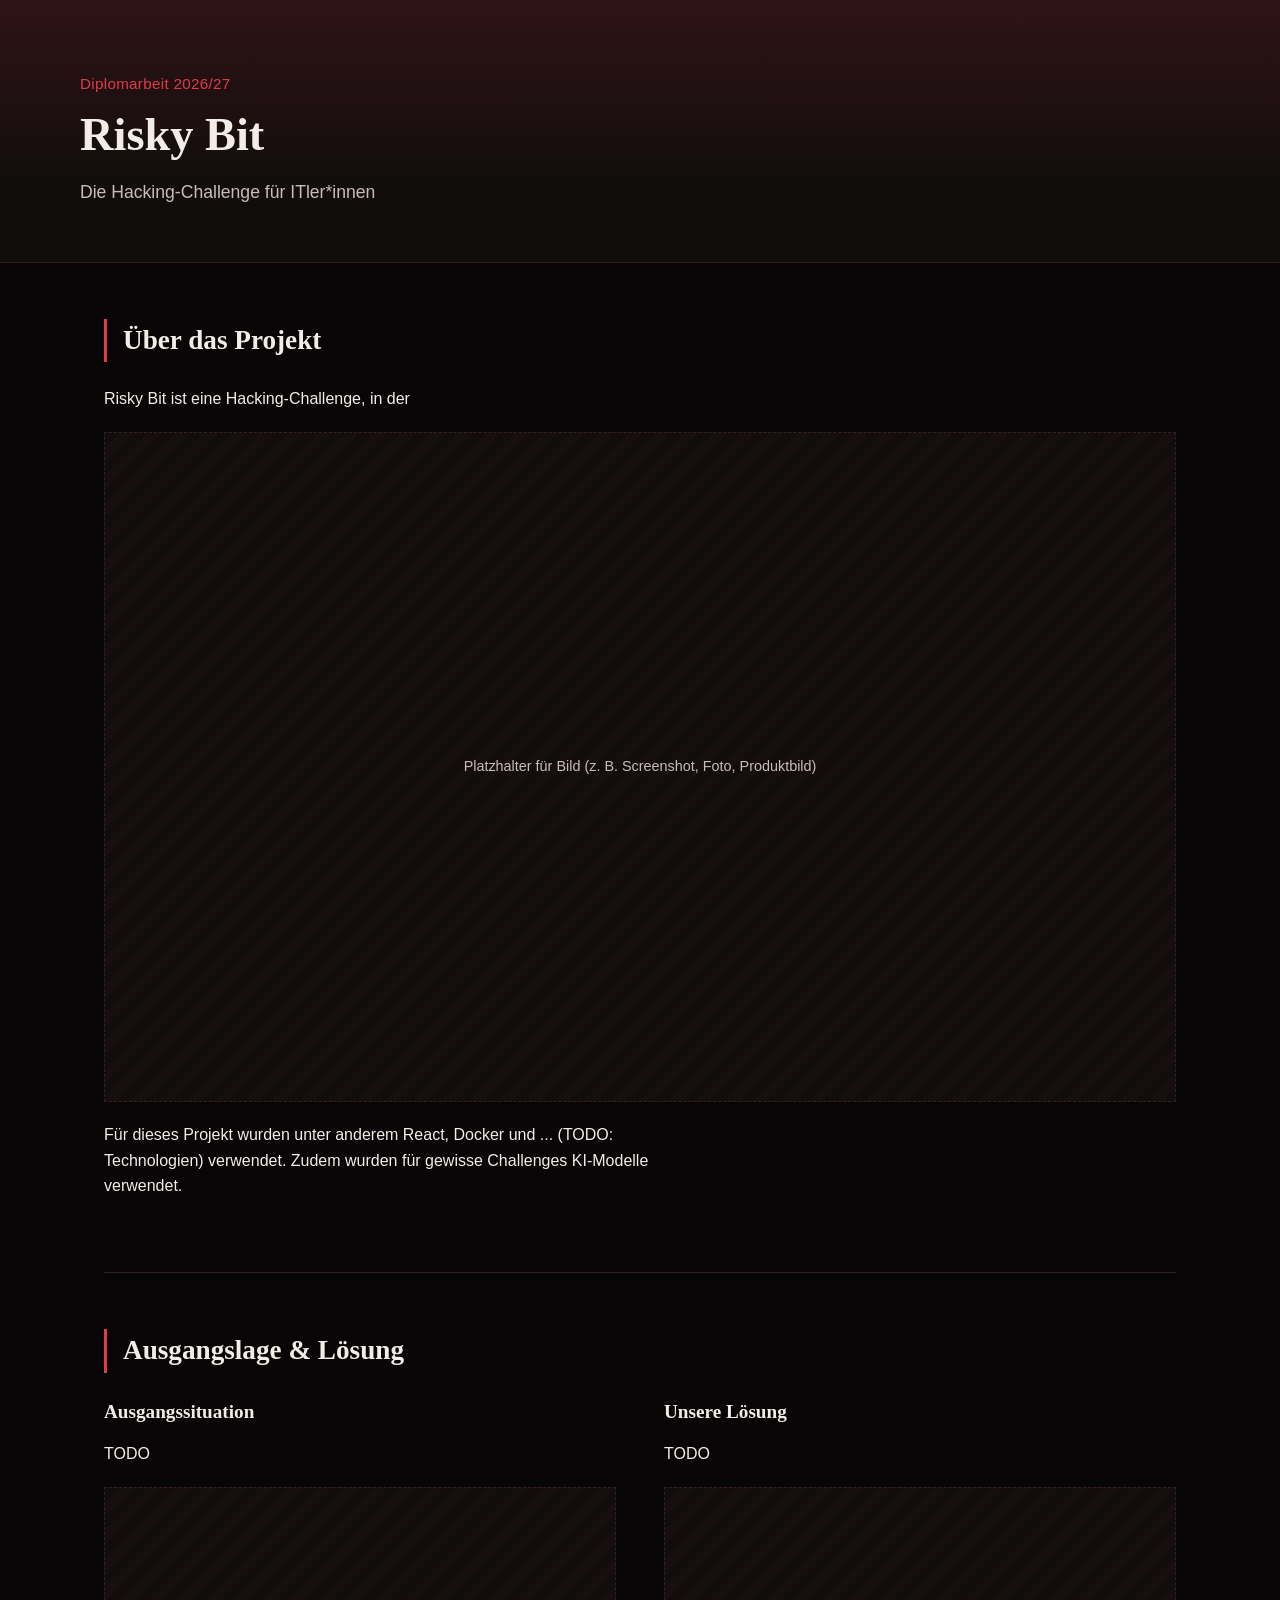
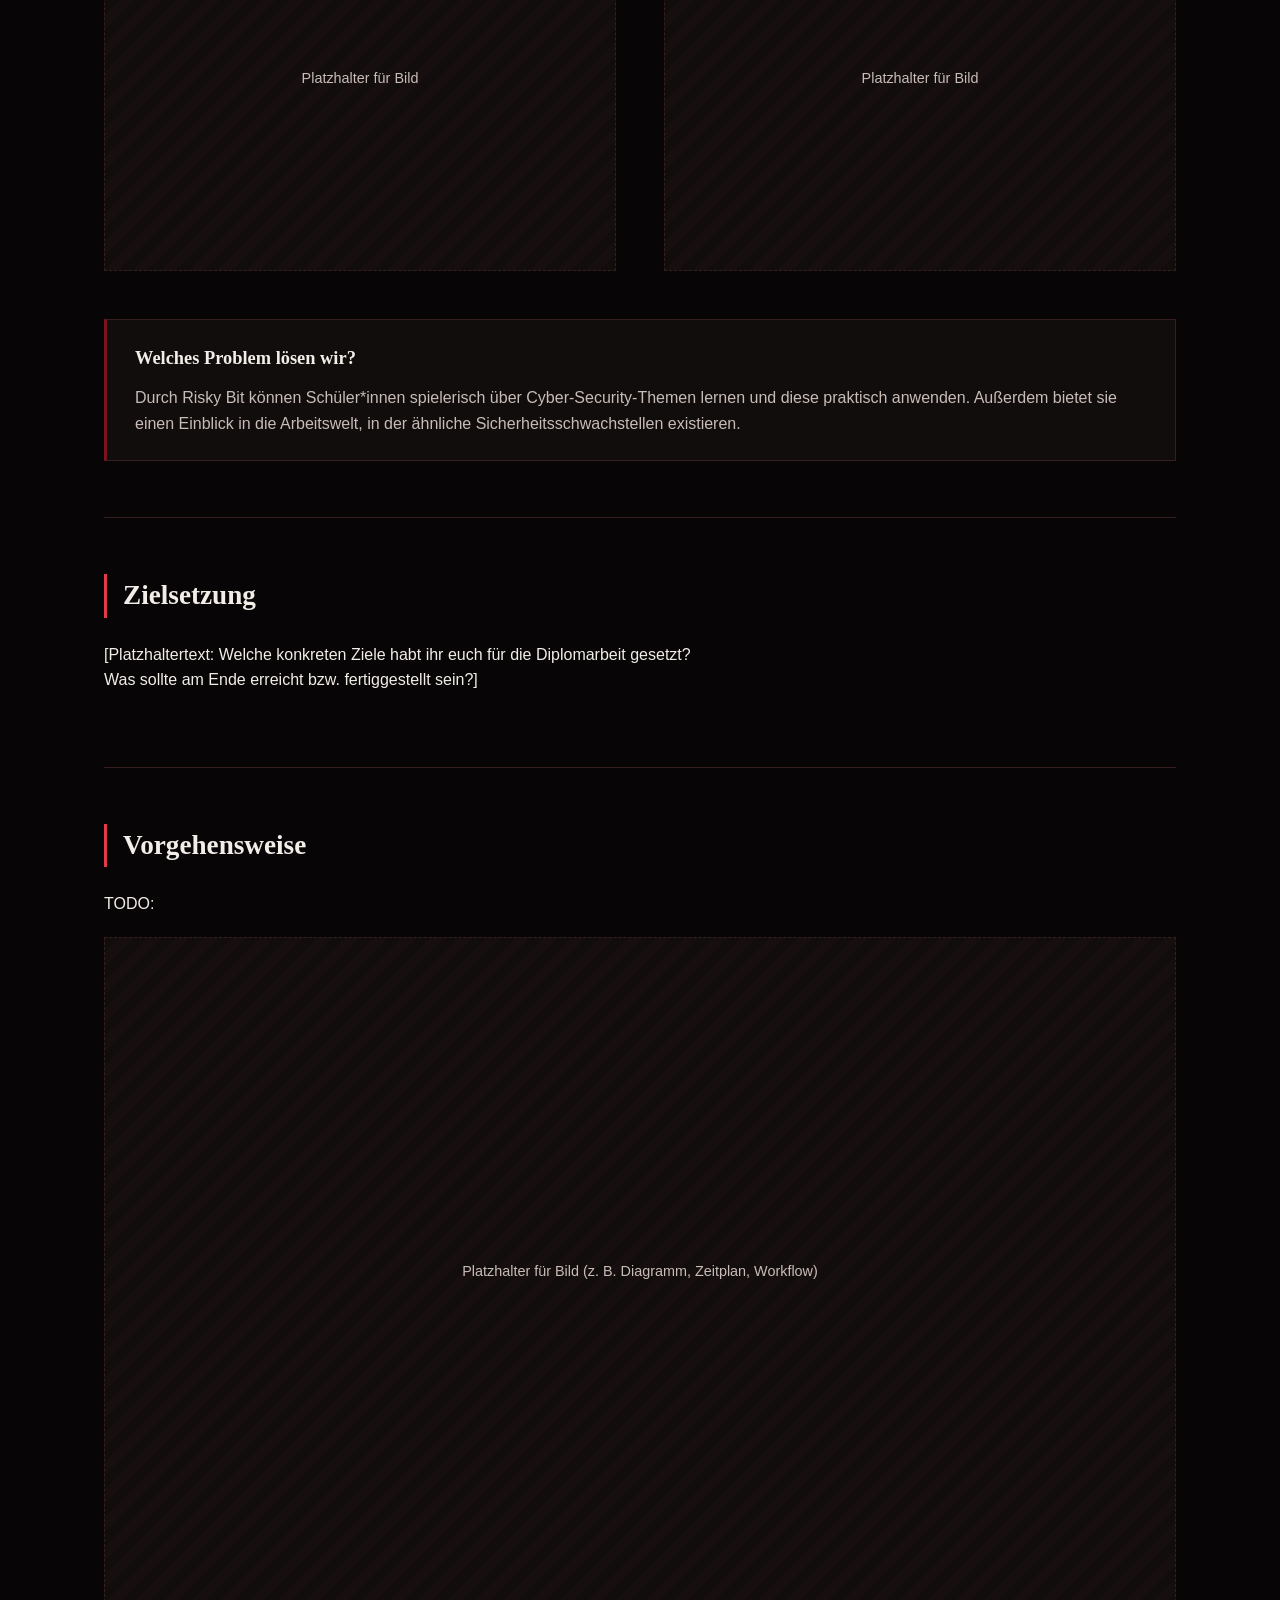
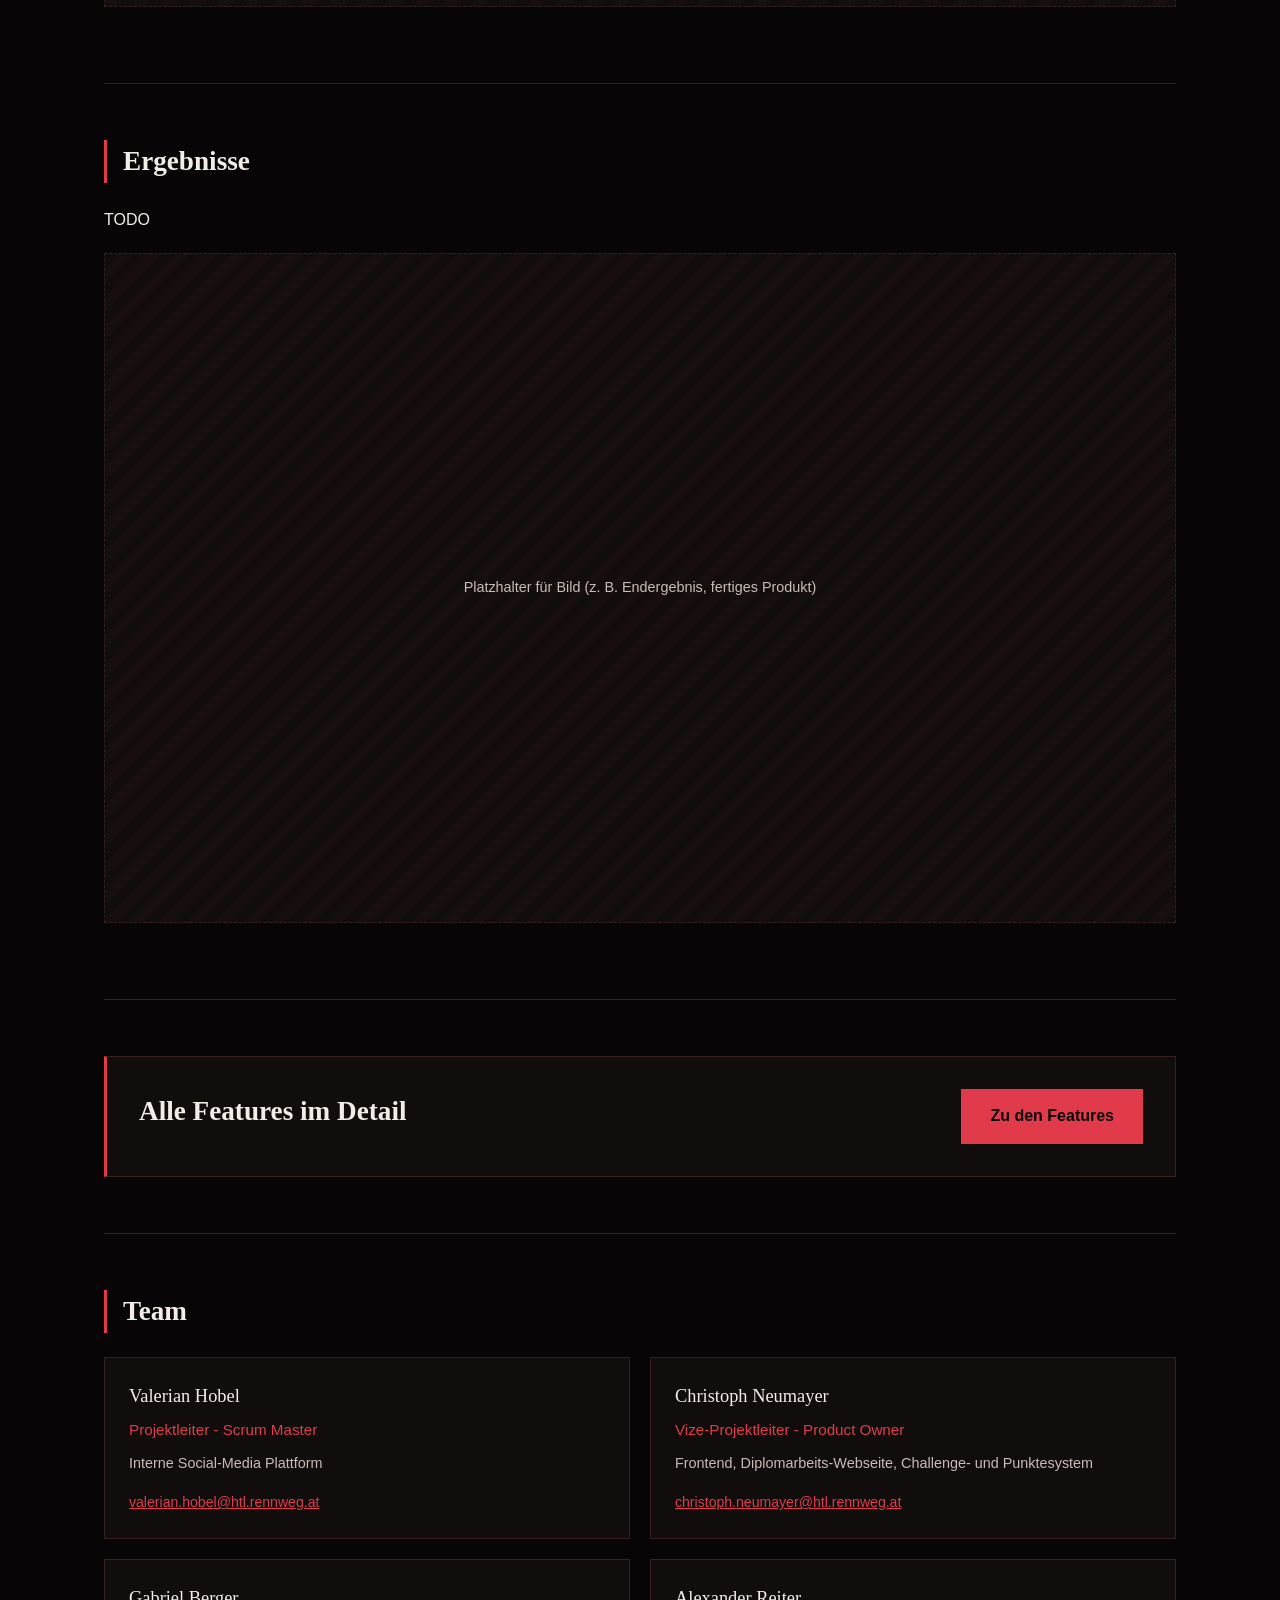
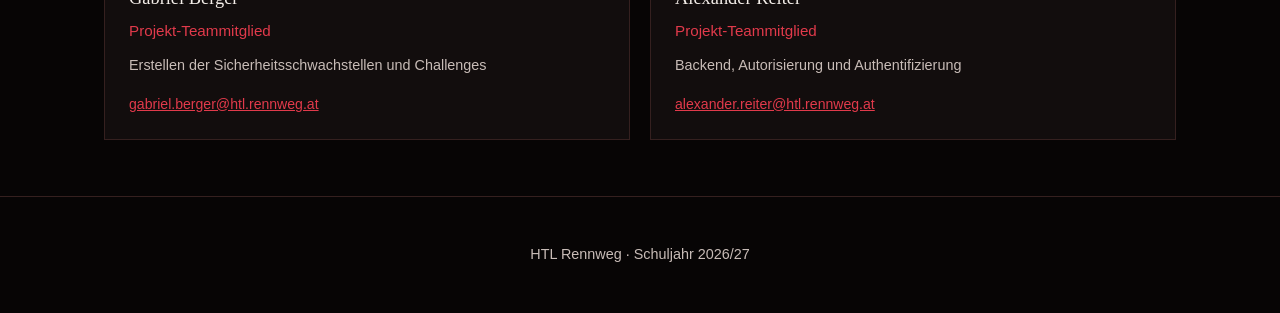
==== index.html @ b2c6ade1 "initial file upload" ====
<!DOCTYPE html>
<html lang="de">
<head>
  <meta charset="UTF-8">
  <meta name="viewport" content="width=device-width, initial-scale=1.0">
  <title>[Titel der Diplomarbeit]</title>
  <link rel="stylesheet" href="style.css">
</head>
<body>

  <header class="site-header">
    <div class="header-inner">
      <p class="eyebrow">Diplomarbeit 2026/27</p>
      <h1>Risky Bit</h1>
      <p class="subtitle">Die Hacking-Challenge für ITler*innen</p>
    </div>
  </header>

  <main>

    <section class="project-intro" id="projekt">
      <h2>Über das Projekt</h2>
      <p>
        Risky Bit ist eine Hacking-Challenge, in der
      </p>

      <div class="image-placeholder">Platzhalter für Bild (z. B. Screenshot, Foto, Produktbild)</div>

      <p>
        Für dieses Projekt wurden unter anderem React, Docker und ... (TODO: Technologien) verwendet. Zudem wurden für gewisse Challenges KI-Modelle verwendet.
      </p>
    </section>

    <section class="content-section" id="ausgangslage-loesung">
      <h2>Ausgangslage &amp; Lösung</h2>
      <div class="two-col">
        <div class="col">
          <h3>Ausgangssituation</h3>
          <p>
            TODO
          </p>
          <div class="image-placeholder small">Platzhalter für Bild</div>
        </div>
        <div class="col">
          <h3>Unsere Lösung</h3>
          <p>
            TODO
          </p>
          <div class="image-placeholder small">Platzhalter für Bild</div>
        </div>
      </div>

      <div class="problem-block">
        <h3>Welches Problem lösen wir?</h3>
        <p>
          Durch Risky Bit können Schüler*innen spielerisch über Cyber-Security-Themen lernen und diese praktisch anwenden. Außerdem bietet sie einen Einblick in die Arbeitswelt, in der
          ähnliche Sicherheitsschwachstellen existieren.
        </p>
      </div>
    </section>

    <section class="content-section" id="zielsetzung">
      <h2>Zielsetzung</h2>
      <p>
        [Platzhaltertext: Welche konkreten Ziele habt ihr euch für die Diplomarbeit gesetzt?
        Was sollte am Ende erreicht bzw. fertiggestellt sein?]
      </p>
    </section>

    <section class="content-section" id="vorgehen">
      <h2>Vorgehensweise</h2>
      <p>
        TODO:
      </p>
      <div class="image-placeholder">Platzhalter für Bild (z. B. Diagramm, Zeitplan, Workflow)</div>
    </section>

    <section class="content-section" id="ergebnisse">
      <h2>Ergebnisse</h2>
      <p>
        TODO
      </p>
      <div class="image-placeholder">Platzhalter für Bild (z. B. Endergebnis, fertiges Produkt)</div>
    </section>

    <section class="content-section" id="features-cta">
      <div class="cta-section">
        <div class="cta-text">
          <h2>Alle Features im Detail</h2>
        </div>
        <a class="button" href="features.html">Zu den Features</a>
      </div>
    </section>

    <section class="team" id="team">
      <h2>Team</h2>
      <ul class="team-grid">
        <li class="team-member">
          <p class="member-name">Valerian Hobel</p>
          <p class="member-role">Projektleiter - Scrum Master</p>
          <p class="member-area">Interne Social-Media Plattform</p>
          <a class="member-email" href="mailto:valerian.hobel@htl.rennweg.at">valerian.hobel@htl.rennweg.at</a>
        </li>
        <li class="team-member">
          <p class="member-name">Christoph Neumayer</p>
          <p class="member-role">Vize-Projektleiter - Product Owner</p>
          <p class="member-area">Frontend, Diplomarbeits-Webseite, Challenge- und Punktesystem</p>
          <a class="member-email" href="mailto:christoph.neumayer@htl.rennweg.at">christoph.neumayer@htl.rennweg.at</a>
        </li>
        <li class="team-member">
          <p class="member-name">Gabriel Berger</p>
          <p class="member-role">Projekt-Teammitglied</p>
          <p class="member-area">Erstellen der Sicherheitsschwachstellen und Challenges</p>
          <a class="member-email" href="mailto:gabriel.berger@htl.rennweg.at">gabriel.berger@htl.rennweg.at</a>
        </li>
        <li class="team-member">
          <p class="member-name">Alexander Reiter</p>
          <p class="member-role">Projekt-Teammitglied</p>
          <p class="member-area">Backend, Autorisierung und Authentifizierung</p>
          <a class="member-email" href="mailto:alexander.reiter@htl.rennweg.at">alexander.reiter@htl.rennweg.at</a>
        </li>
      </ul>
    </section>

  </main>

  <footer class="site-footer">
    <p>HTL Rennweg &middot; Schuljahr 2026/27</p>
  </footer>

</body>
</html>
---- style.css ----
:root {
  --primary-color: #e13a4b;
  --secondary-color: #7a151f;
  --tertiary-color: #f3ede8;

  --bg-color: #070505;
  --bg-color-alt: #120d0d;
  --text-muted: #c8bcb7;
  --border-color: #35201f;

  --font-heading: "Georgia", "Iowan Old Style", "Times New Roman", serif;
  --font-body: "Segoe UI", "Helvetica Neue", Arial, sans-serif;

  --max-width: 1120px;
}

* {
  box-sizing: border-box;
}

html {
  scroll-behavior: smooth;
}

body {
  margin: 0;
  background-color: var(--bg-color);
  color: var(--tertiary-color);
  font-family: var(--font-body);
  line-height: 1.6;
  -webkit-font-smoothing: antialiased;
}

a {
  color: var(--primary-color);
}

a:focus-visible,
button:focus-visible {
  outline: 2px solid var(--primary-color);
  outline-offset: 3px;
}

.site-header {
  background:
    linear-gradient(180deg, rgba(225, 58, 75, 0.14), transparent 70%),
    var(--bg-color-alt);
  border-bottom: 1px solid var(--border-color);
  padding: 4.5rem 1.5rem 3.5rem;
  text-align: left;
}

.site-header .header-inner {
  max-width: var(--max-width);
  margin: 0 auto;
}

.site-header .eyebrow {
  color: var(--primary-color);
  font-size: 0.95rem;
  letter-spacing: 0.02em;
  margin: 0 0 0.75rem;
}

.site-header h1 {
  font-family: var(--font-heading);
  font-size: clamp(2rem, 4vw, 2.9rem);
  line-height: 1.15;
  margin: 0 0 1rem;
  color: var(--tertiary-color);
}

.site-header .subtitle {
  color: var(--text-muted);
  font-size: 1.1rem;
  max-width: 60ch;
  margin: 0;
}

main {
  max-width: var(--max-width);
  margin: 0 auto;
  padding: 0 1.5rem;
}

section {
  padding: 3.5rem 0;
  border-bottom: 1px solid var(--border-color);
}

section:last-of-type {
  border-bottom: none;
}

section h2 {
  font-family: var(--font-heading);
  font-size: 1.7rem;
  color: var(--tertiary-color);
  margin: 0 0 1.5rem;
  padding-left: 1rem;
  border-left: 3px solid var(--primary-color);
}

section > p {
  max-width: 68ch;
  color: var(--tertiary-color);
}

.two-col {
  display: grid;
  grid-template-columns: 1fr;
  gap: 2.5rem;
}

@media (min-width: 800px) {
  .two-col {
    grid-template-columns: 1fr 1fr;
    gap: 3rem;
  }
}

.two-col .col h3 {
  font-family: var(--font-heading);
  font-size: 1.2rem;
  color: var(--tertiary-color);
  margin: 0 0 0.85rem;
}

.two-col .col p {
  color: var(--tertiary-color);
  margin: 0 0 1.25rem;
}

.image-placeholder {
  aspect-ratio: 16 / 10;
  width: 100%;
  background: repeating-linear-gradient(
    135deg,
    var(--bg-color-alt),
    var(--bg-color-alt) 10px,
    #170f0f 10px,
    #170f0f 20px
  );
  border: 1px dashed var(--border-color);
  display: flex;
  align-items: center;
  justify-content: center;
  text-align: center;
  color: var(--text-muted);
  font-size: 0.9rem;
  padding: 1rem;
  margin: 1.25rem 0;
}

.image-placeholder.small {
  aspect-ratio: 4 / 3;
}

.project-intro p,
.content-section p {
  margin-bottom: 1.1rem;
}

.problem-block {
  background-color: var(--bg-color-alt);
  border: 1px solid var(--border-color);
  border-left: 3px solid var(--secondary-color);
  padding: 1.5rem 1.75rem;
  margin-top: 1.75rem;
}

.problem-block h3 {
  font-family: var(--font-heading);
  font-size: 1.15rem;
  margin: 0 0 0.75rem;
  color: var(--tertiary-color);
}

.problem-block p {
  margin: 0;
  color: var(--text-muted);
}

.team-grid {
  display: grid;
  grid-template-columns: 1fr;
  gap: 1.25rem;
  list-style: none;
  margin: 0;
  padding: 0;
}

@media (min-width: 560px) {
  .team-grid {
    grid-template-columns: repeat(1, 1fr);
  }
}

@media (min-width: 980px) {
  .team-grid {
    grid-template-columns: repeat(2, 1fr);
  }
}

.team-member {
  background-color: var(--bg-color-alt);
  border: 1px solid var(--border-color);
  padding: 1.5rem;
  transition: border-color 0.15s ease;
  display: flex;
  flex-direction: column;
  gap: 0.4rem;
}

.team-member:hover {
  border-color: var(--secondary-color);
}

.team-member .member-name {
  font-family: var(--font-heading);
  font-size: 1.15rem;
  color: var(--tertiary-color);
  margin: 0;
}

.team-member .member-role {
  color: var(--primary-color);
  font-size: 0.95rem;
  margin: 0;
}

.team-member .member-area {
  color: var(--text-muted);
  font-size: 0.9rem;
  margin: 0.3rem 0 0;
  line-height: 1.5;
}

.team-member .member-email {
  margin-top: 0.6rem;
  font-size: 0.88rem;
  word-break: break-word;
}

.site-footer {
  border-top: 1px solid var(--border-color);
  padding: 2rem 1.5rem;
  text-align: center;
  color: var(--text-muted);
  font-size: 0.9rem;
}

.back-link {
  display: inline-block;
  color: var(--primary-color);
  text-decoration: none;
  font-size: 0.95rem;
  margin-bottom: 1.5rem;
}

.back-link:hover {
  text-decoration: underline;
}

.button {
  display: inline-block;
  background-color: var(--primary-color);
  color: var(--bg-color);
  font-weight: 600;
  text-decoration: none;
  padding: 0.85rem 1.75rem;
  border: 1px solid var(--primary-color);
  transition: background-color 0.15s ease, color 0.15s ease;
}

.button:hover {
  background-color: transparent;
  color: var(--primary-color);
}

.cta-section {
  background-color: var(--bg-color-alt);
  border: 1px solid var(--border-color);
  border-left: 3px solid var(--primary-color);
  padding: 2rem 2rem;
  display: flex;
  flex-wrap: wrap;
  align-items: center;
  justify-content: space-between;
  gap: 1.5rem;
}

.cta-section .cta-text h2 {
  border-left: none;
  padding-left: 0;
  margin-bottom: 0.5rem;
}

.cta-section .cta-text p {
  margin: 0;
  color: var(--text-muted);
  max-width: 55ch;
}

.feature-grid {
  display: grid;
  grid-template-columns: 1fr;
  gap: 1.75rem;
}

@media (min-width: 700px) {
  .feature-grid {
    grid-template-columns: repeat(2, 1fr);
  }
}

.feature-card {
  background-color: var(--bg-color-alt);
  border: 1px solid var(--border-color);
  padding: 1.75rem;
}

.feature-card h3 {
  font-family: var(--font-heading);
  font-size: 1.2rem;
  color: var(--tertiary-color);
  margin: 0 0 0.75rem;
}

.feature-card p {
  color: var(--text-muted);
  margin: 0;
}

@media (max-width: 600px) {
  .site-header {
    padding: 3rem 1.25rem 2.5rem;
  }

  section {
    padding: 2.5rem 0;
  }

  main {
    padding: 0 1.25rem;
  }
}

@media (prefers-reduced-motion: reduce) {
  html {
    scroll-behavior: auto;
  }

  .team-member {
    transition: none;
  }
}
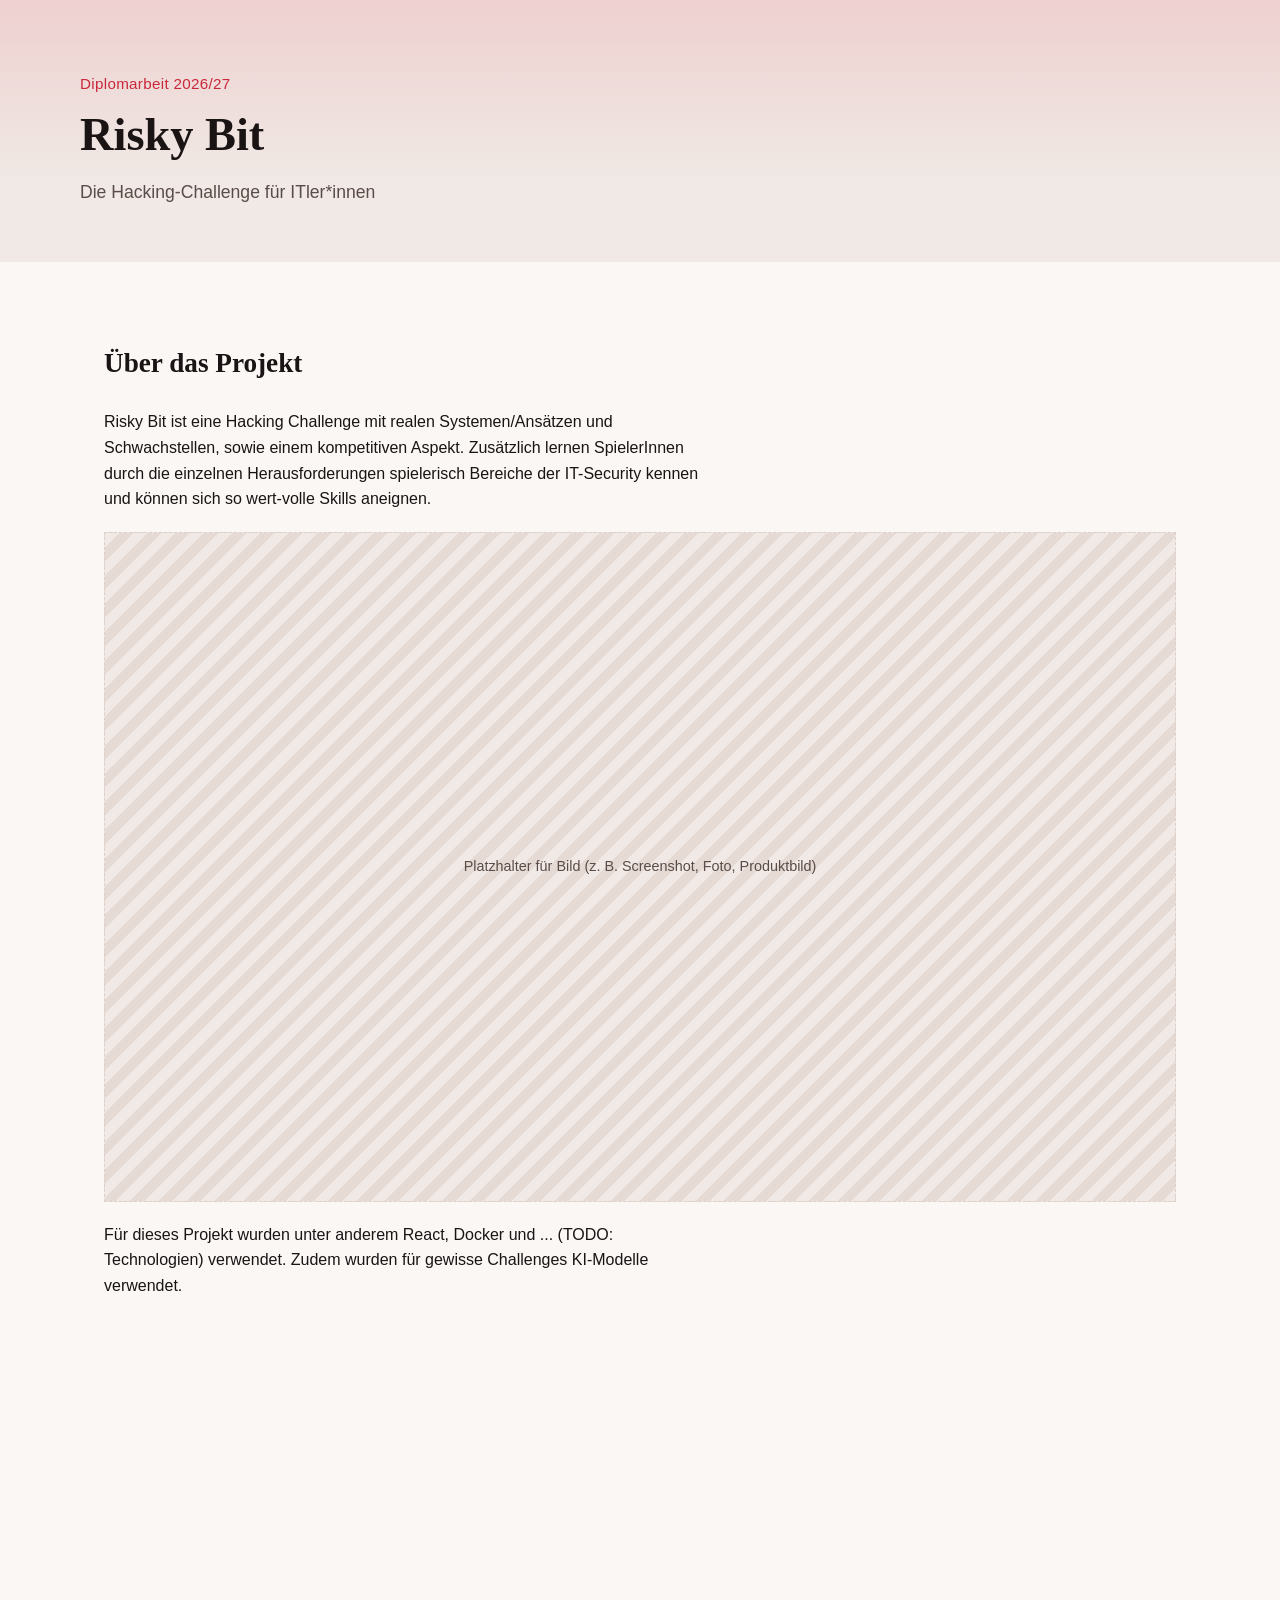
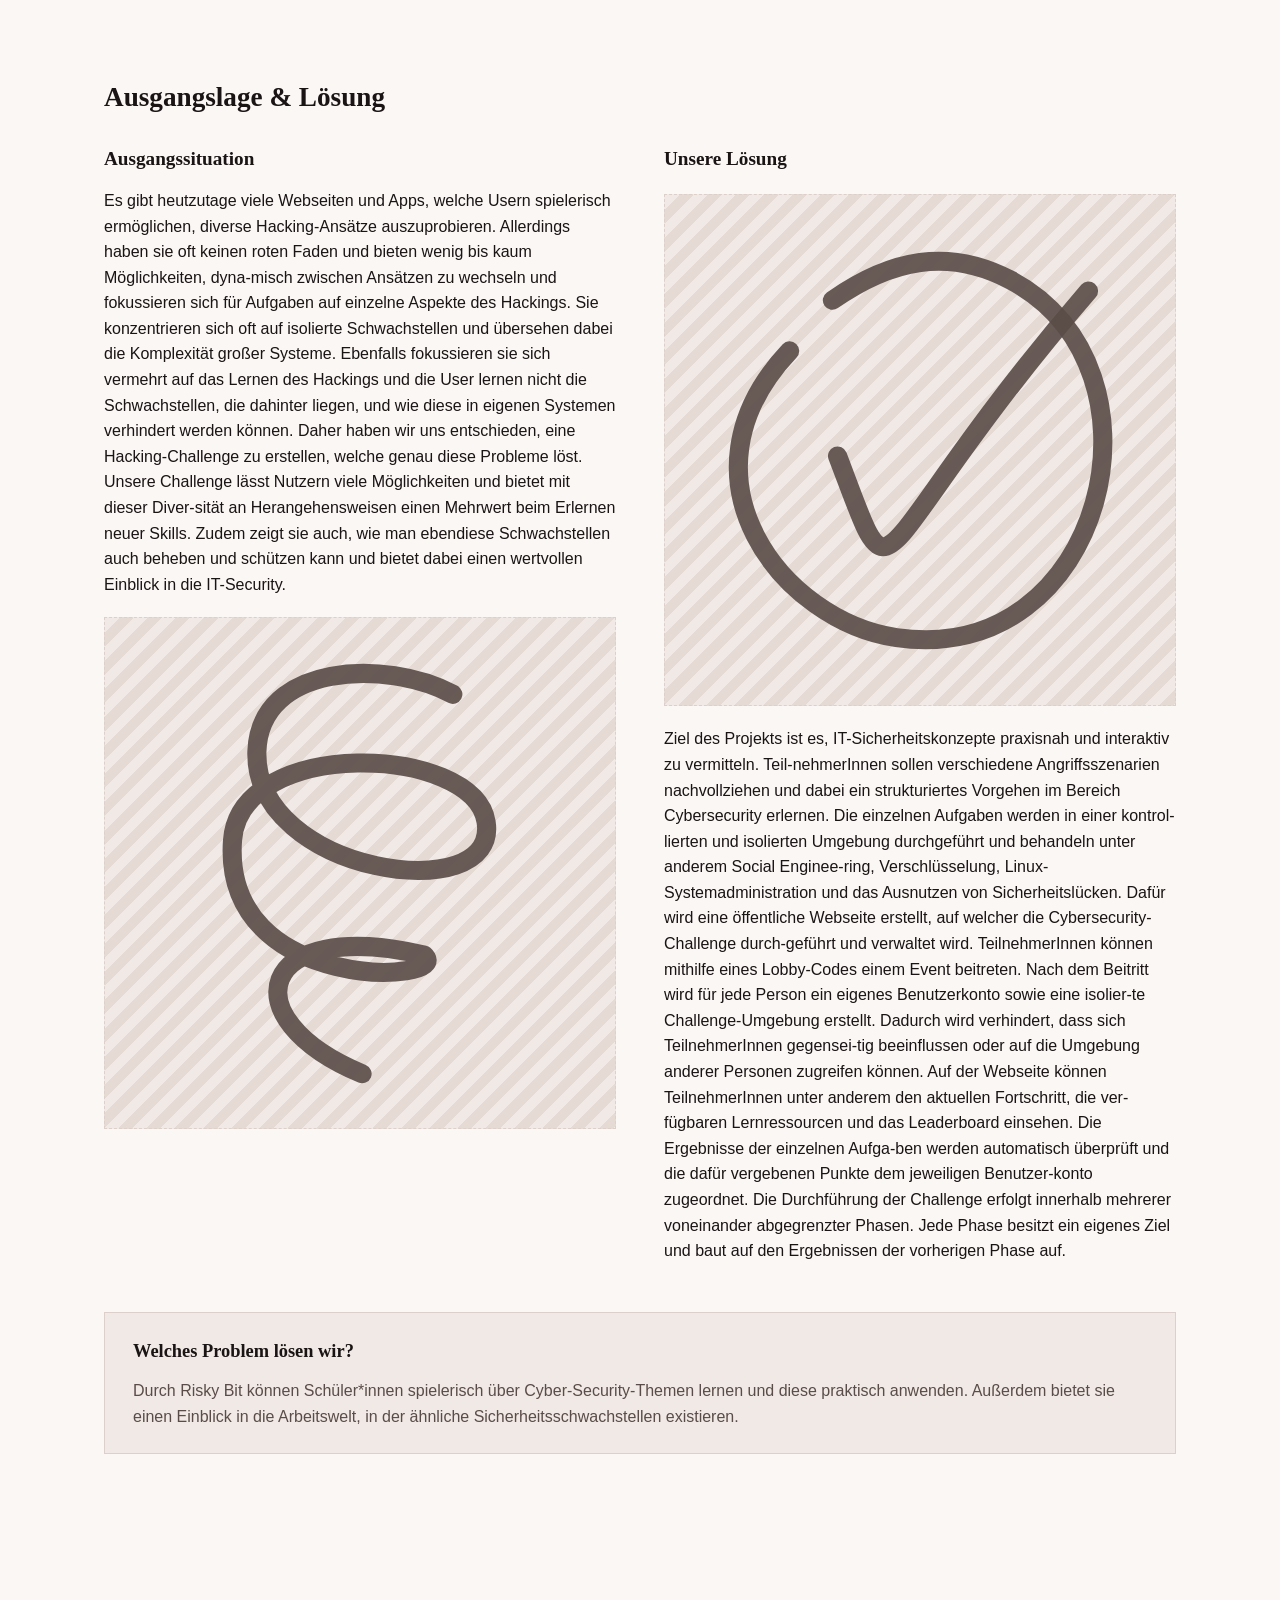
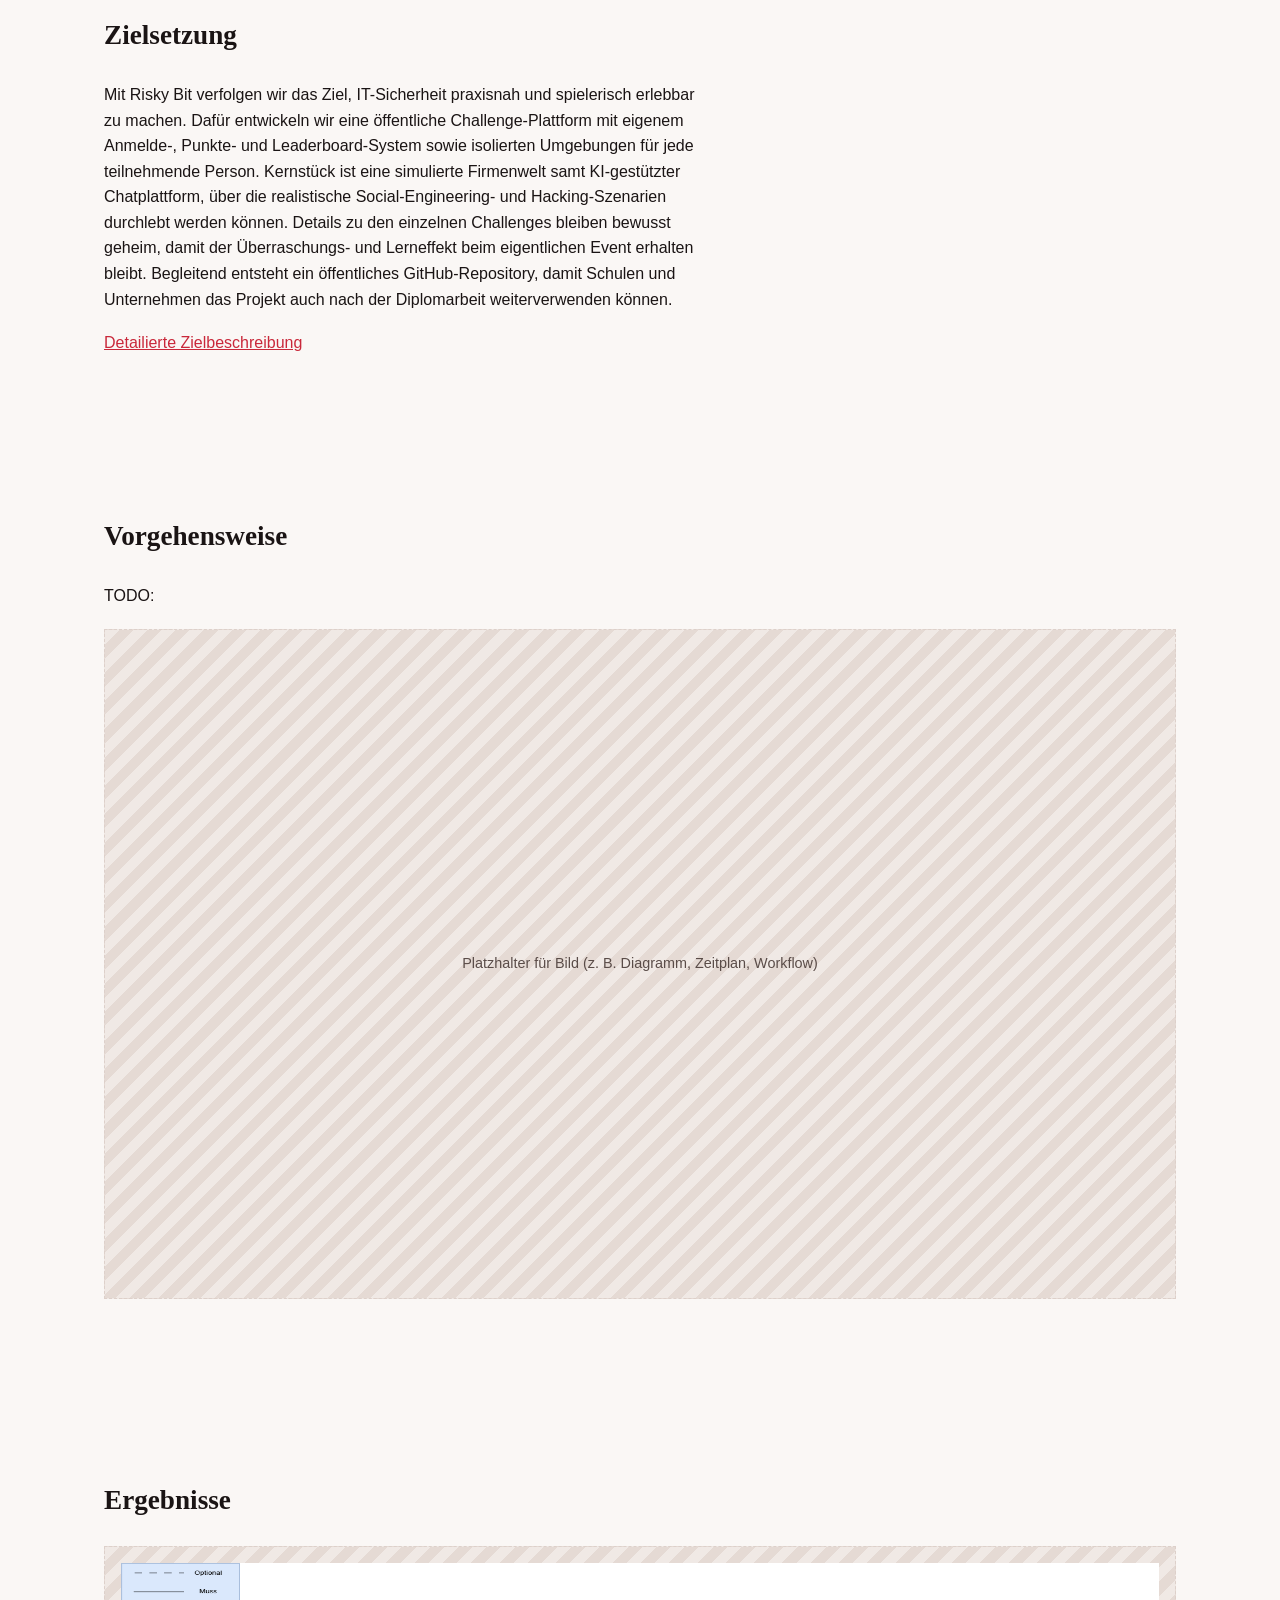
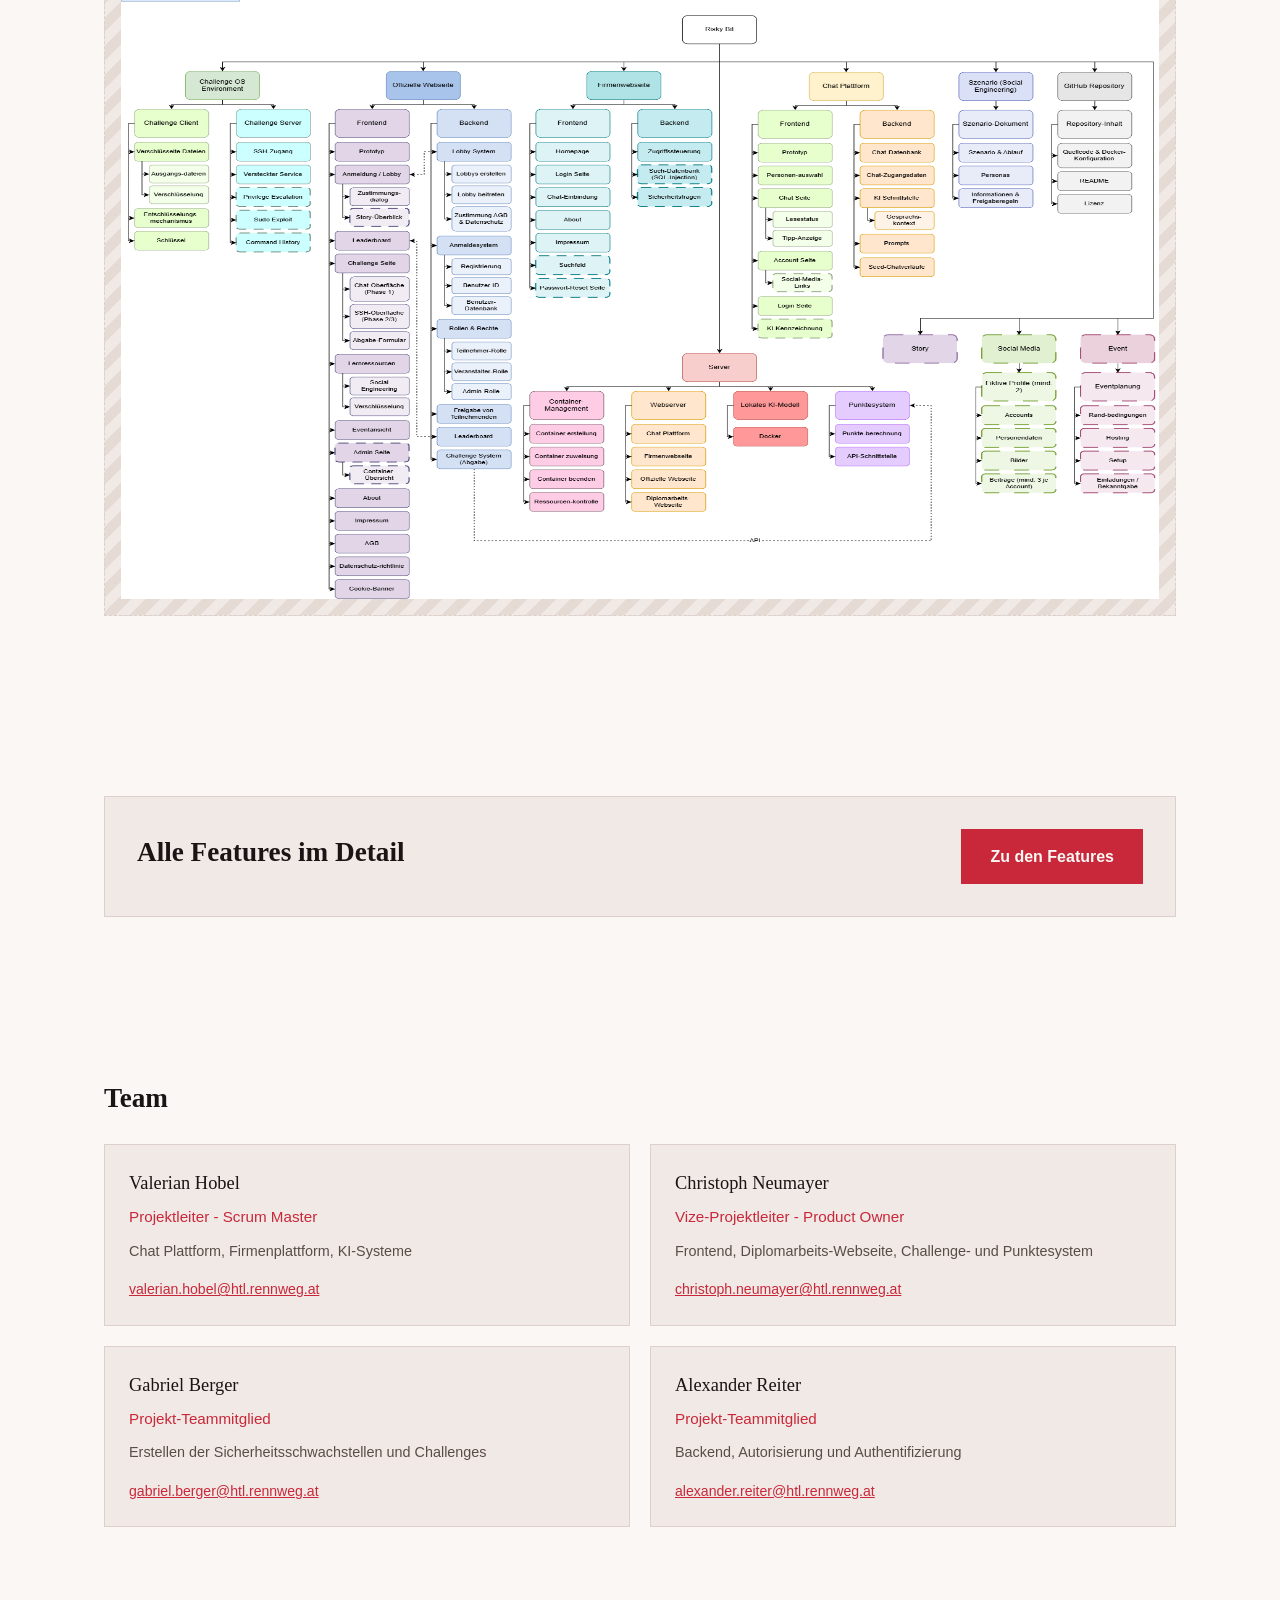
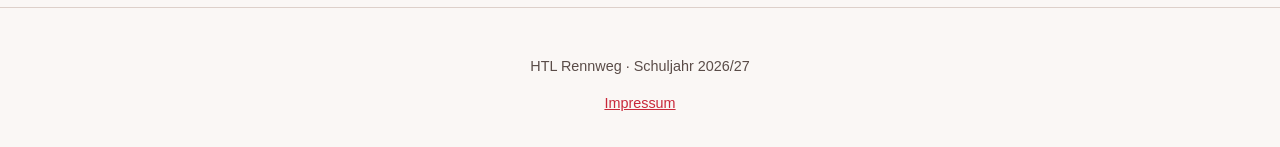
==== commit 94afddcc: "updates DA Website. Adds Impressum, Ziele and OSP" ====
--- a/index.html
+++ b/index.html
@@ -1,132 +1,204 @@
 <!DOCTYPE html>
 <html lang="de">
 <head>
-  <meta charset="UTF-8">
-  <meta name="viewport" content="width=device-width, initial-scale=1.0">
-  <title>[Titel der Diplomarbeit]</title>
-  <link rel="stylesheet" href="style.css">
+    <meta charset="UTF-8">
+    <meta name="viewport" content="width=device-width, initial-scale=1.0">
+    <title>[Titel der Diplomarbeit]</title>
+    <link rel="stylesheet" href="style.css">
+    <script>
+        function fullScreen(element) {
+            element.requestFullscreen();
+            if (document.fullscreenElement !== null) {
+                document.exitFullscreen();
+            }
+        }
+    </script>
 </head>
 <body>
 
-  <header class="site-header">
+<header class="site-header">
     <div class="header-inner">
-      <p class="eyebrow">Diplomarbeit 2026/27</p>
-      <h1>Risky Bit</h1>
-      <p class="subtitle">Die Hacking-Challenge für ITler*innen</p>
+        <p class="eyebrow">Diplomarbeit 2026/27</p>
+        <h1>Risky Bit</h1>
+        <p class="subtitle">Die Hacking-Challenge für ITler*innen</p>
     </div>
-  </header>
-
-  <main>
+</header>
+
+<main>
 
     <section class="project-intro" id="projekt">
-      <h2>Über das Projekt</h2>
-      <p>
-        Risky Bit ist eine Hacking-Challenge, in der
-      </p>
-
-      <div class="image-placeholder">Platzhalter für Bild (z. B. Screenshot, Foto, Produktbild)</div>
-
-      <p>
-        Für dieses Projekt wurden unter anderem React, Docker und ... (TODO: Technologien) verwendet. Zudem wurden für gewisse Challenges KI-Modelle verwendet.
-      </p>
-    </section>
-
-    <section class="content-section" id="ausgangslage-loesung">
-      <h2>Ausgangslage &amp; Lösung</h2>
-      <div class="two-col">
-        <div class="col">
-          <h3>Ausgangssituation</h3>
-          <p>
-            TODO
-          </p>
-          <div class="image-placeholder small">Platzhalter für Bild</div>
+        <h2>Über das Projekt</h2>
+        <p>
+            Risky Bit ist eine Hacking Challenge mit realen Systemen/Ansätzen und Schwachstellen, sowie einem
+            kompetitiven Aspekt. Zusätzlich lernen SpielerInnen durch die einzelnen Herausforderungen spielerisch
+            Bereiche der IT-Security kennen und können sich so wert-volle Skills aneignen.
+        </p>
+
+        <div class="image-placeholder">Platzhalter für Bild (z. B. Screenshot, Foto, Produktbild)</div>
+
+        <p>
+            Für dieses Projekt wurden unter anderem React, Docker und ... (TODO: Technologien) verwendet. Zudem wurden
+            für gewisse Challenges KI-Modelle verwendet.
+        </p>
+    </section>
+
+    <section class="content-section reveal" id="ausgangslage-loesung">
+        <h2>Ausgangslage &amp; Lösung</h2>
+        <div class="two-col">
+            <div class="col">
+                <h3>Ausgangssituation</h3>
+                <p>
+                    Es gibt heutzutage viele Webseiten und Apps, welche Usern spielerisch ermöglichen, diverse
+                    Hacking-Ansätze auszuprobieren.
+                    Allerdings haben sie oft keinen roten Faden und bieten wenig bis kaum Möglichkeiten, dyna-misch
+                    zwischen Ansätzen zu wechseln und fokussieren sich für Aufgaben auf einzelne Aspekte des Hackings.
+                    Sie konzentrieren sich oft auf isolierte Schwachstellen und übersehen dabei die Komplexität großer
+                    Systeme.
+                    Ebenfalls fokussieren sie sich vermehrt auf das Lernen des Hackings und die User lernen nicht die
+                    Schwachstellen, die dahinter liegen, und wie diese in eigenen Systemen verhindert werden können.
+                    Daher haben wir uns entschieden, eine Hacking-Challenge zu erstellen, welche genau diese Probleme
+                    löst. Unsere Challenge lässt Nutzern viele Möglichkeiten und bietet mit dieser Diver-sität an
+                    Herangehensweisen einen Mehrwert beim Erlernen neuer Skills.
+                    Zudem zeigt sie auch, wie man ebendiese Schwachstellen auch beheben und schützen kann und bietet
+                    dabei einen wertvollen Einblick in die IT-Security.
+                </p>
+                <div class="image-placeholder small">
+                    <svg viewBox="0 0 400 400" fill="none" xmlns="http://www.w3.org/2000/svg">
+                        <g id="SVGRepo_bgCarrier" stroke-width="0"></g>
+                        <g id="SVGRepo_tracerCarrier" stroke-linecap="round" stroke-linejoin="round"></g>
+                        <g id="SVGRepo_iconCarrier">
+                            <path d="M277.702 50.4519C222.094 20.7745 116.075 24.2019 113.726 98.1247C110.451 200.868 317.543 230.713 305.494 157.106C294.89 92.422 99.7564 85.6745 93.3419 172.461C83.7202 302.587 280.593 292.146 253.613 268.615C113.726 236.393 90.1233 321.273 201.733 368"
+                                  stroke="var(--text-muted)" stroke-opacity="0.9" stroke-width="16" stroke-linecap="round"
+                                  stroke-linejoin="round"></path>
+                        </g>
+                    </svg>
+                </div>
+            </div>
+            <div class="col">
+                <h3>Unsere Lösung</h3>
+                <div class="image-placeholder small">
+                    <svg viewBox="0 0 400 400" fill="none" xmlns="http://www.w3.org/2000/svg">
+                        <g id="SVGRepo_bgCarrier" stroke-width="0"></g>
+                        <g id="SVGRepo_tracerCarrier" stroke-linecap="round" stroke-linejoin="round"></g>
+                        <g id="SVGRepo_iconCarrier">
+                            <path d="M341 67C148.339 290.671 183.5 343.046 131 205.023" stroke="var(--text-muted)"
+                                  stroke-opacity="0.9" stroke-width="16" stroke-linecap="round"></path>
+                            <path d="M126.678 74.6892C175.762 40.3656 223.672 30.3765 275.706 57.7602C415.664 131.409 354.622 382.384 180.329 356.983C85.4278 343.149 -9.51278 223.621 90.9151 117.034"
+                                  stroke="var(--text-muted)" stroke-opacity="0.9" stroke-width="16"
+                                  stroke-linecap="round"
+                                  stroke-linejoin="round"></path>
+                        </g>
+                    </svg>
+                </div>
+                <p>
+                    Ziel des Projekts ist es, IT-Sicherheitskonzepte praxisnah und interaktiv zu vermitteln.
+                    Teil-nehmerInnen sollen verschiedene Angriffsszenarien nachvollziehen und dabei ein strukturiertes
+                    Vorgehen im Bereich Cybersecurity erlernen. Die einzelnen Aufgaben werden in einer kontrol-lierten
+                    und isolierten Umgebung durchgeführt und behandeln unter anderem Social Enginee-ring,
+                    Verschlüsselung, Linux-Systemadministration und das Ausnutzen von Sicherheitslücken.
+
+                    Dafür wird eine öffentliche Webseite erstellt, auf welcher die Cybersecurity-Challenge durch-geführt
+                    und verwaltet wird. TeilnehmerInnen können mithilfe eines Lobby-Codes einem Event beitreten. Nach
+                    dem Beitritt wird für jede Person ein eigenes Benutzerkonto sowie eine isolier-te Challenge-Umgebung
+                    erstellt. Dadurch wird verhindert, dass sich TeilnehmerInnen gegensei-tig beeinflussen oder auf die
+                    Umgebung anderer Personen zugreifen können.
+
+                    Auf der Webseite können TeilnehmerInnen unter anderem den aktuellen Fortschritt, die ver-fügbaren
+                    Lernressourcen und das Leaderboard einsehen. Die Ergebnisse der einzelnen Aufga-ben werden
+                    automatisch überprüft und die dafür vergebenen Punkte dem jeweiligen Benutzer-konto zugeordnet.
+
+                    Die Durchführung der Challenge erfolgt innerhalb mehrerer voneinander abgegrenzter Phasen. Jede
+                    Phase besitzt ein eigenes Ziel und baut auf den Ergebnissen der vorherigen Phase auf.
+                </p>
+            </div>
         </div>
-        <div class="col">
-          <h3>Unsere Lösung</h3>
-          <p>
-            TODO
-          </p>
-          <div class="image-placeholder small">Platzhalter für Bild</div>
+
+        <div class="problem-block">
+            <h3>Welches Problem lösen wir?</h3>
+            <p>
+                Durch Risky Bit können Schüler*innen spielerisch über Cyber-Security-Themen lernen und diese praktisch
+                anwenden. Außerdem bietet sie einen Einblick in die Arbeitswelt, in der
+                ähnliche Sicherheitsschwachstellen existieren.
+            </p>
         </div>
-      </div>
-
-      <div class="problem-block">
-        <h3>Welches Problem lösen wir?</h3>
-        <p>
-          Durch Risky Bit können Schüler*innen spielerisch über Cyber-Security-Themen lernen und diese praktisch anwenden. Außerdem bietet sie einen Einblick in die Arbeitswelt, in der
-          ähnliche Sicherheitsschwachstellen existieren.
-        </p>
-      </div>
-    </section>
-
-    <section class="content-section" id="zielsetzung">
-      <h2>Zielsetzung</h2>
-      <p>
-        [Platzhaltertext: Welche konkreten Ziele habt ihr euch für die Diplomarbeit gesetzt?
-        Was sollte am Ende erreicht bzw. fertiggestellt sein?]
-      </p>
-    </section>
-
-    <section class="content-section" id="vorgehen">
-      <h2>Vorgehensweise</h2>
-      <p>
-        TODO:
-      </p>
-      <div class="image-placeholder">Platzhalter für Bild (z. B. Diagramm, Zeitplan, Workflow)</div>
-    </section>
-
-    <section class="content-section" id="ergebnisse">
-      <h2>Ergebnisse</h2>
-      <p>
-        TODO
-      </p>
-      <div class="image-placeholder">Platzhalter für Bild (z. B. Endergebnis, fertiges Produkt)</div>
-    </section>
-
-    <section class="content-section" id="features-cta">
-      <div class="cta-section">
-        <div class="cta-text">
-          <h2>Alle Features im Detail</h2>
+    </section>
+
+    <section class="content-section reveal" id="zielsetzung">
+        <h2>Zielsetzung</h2>
+        <p>
+            Mit Risky Bit verfolgen wir das Ziel, IT-Sicherheit praxisnah und spielerisch erlebbar zu machen. Dafür
+            entwickeln wir eine öffentliche Challenge-Plattform mit eigenem Anmelde-, Punkte- und Leaderboard-System
+            sowie isolierten Umgebungen für jede teilnehmende Person. Kernstück ist eine simulierte Firmenwelt samt
+            KI-gestützter Chatplattform, über die realistische Social-Engineering- und Hacking-Szenarien durchlebt
+            werden können. Details zu den einzelnen Challenges bleiben bewusst geheim, damit der Überraschungs- und
+            Lerneffekt beim eigentlichen Event erhalten bleibt. Begleitend entsteht ein öffentliches GitHub-Repository,
+            damit Schulen und Unternehmen das Projekt auch nach der Diplomarbeit weiterverwenden können.
+        </p>
+        <a href="Ziele.html">
+            Detailierte Zielbeschreibung
+        </a>
+    </section>
+
+    <section class="content-section reveal" id="vorgehen">
+        <h2>Vorgehensweise</h2>
+        <p>
+            TODO:
+        </p>
+        <div class="image-placeholder">Platzhalter für Bild (z. B. Diagramm, Zeitplan, Workflow)</div>
+    </section>
+
+    <section class="content-section reveal" id="ergebnisse">
+        <h2>Ergebnisse</h2>
+        <img src="v1_1_RiskyBit_OSP_0926.png" onclick="fullScreen(this)" class="image-placeholder"
+             alt="OSP für das Diplom Projekt Risky Bit">
+    </section>
+
+    <section class="content-section reveal" id="features-cta">
+        <div class="cta-section">
+            <div class="cta-text">
+                <h2>Alle Features im Detail</h2>
+            </div>
+            <a class="button" href="features.html">Zu den Features</a>
         </div>
-        <a class="button" href="features.html">Zu den Features</a>
-      </div>
-    </section>
-
-    <section class="team" id="team">
-      <h2>Team</h2>
-      <ul class="team-grid">
-        <li class="team-member">
-          <p class="member-name">Valerian Hobel</p>
-          <p class="member-role">Projektleiter - Scrum Master</p>
-          <p class="member-area">Interne Social-Media Plattform</p>
-          <a class="member-email" href="mailto:valerian.hobel@htl.rennweg.at">valerian.hobel@htl.rennweg.at</a>
-        </li>
-        <li class="team-member">
-          <p class="member-name">Christoph Neumayer</p>
-          <p class="member-role">Vize-Projektleiter - Product Owner</p>
-          <p class="member-area">Frontend, Diplomarbeits-Webseite, Challenge- und Punktesystem</p>
-          <a class="member-email" href="mailto:christoph.neumayer@htl.rennweg.at">christoph.neumayer@htl.rennweg.at</a>
-        </li>
-        <li class="team-member">
-          <p class="member-name">Gabriel Berger</p>
-          <p class="member-role">Projekt-Teammitglied</p>
-          <p class="member-area">Erstellen der Sicherheitsschwachstellen und Challenges</p>
-          <a class="member-email" href="mailto:gabriel.berger@htl.rennweg.at">gabriel.berger@htl.rennweg.at</a>
-        </li>
-        <li class="team-member">
-          <p class="member-name">Alexander Reiter</p>
-          <p class="member-role">Projekt-Teammitglied</p>
-          <p class="member-area">Backend, Autorisierung und Authentifizierung</p>
-          <a class="member-email" href="mailto:alexander.reiter@htl.rennweg.at">alexander.reiter@htl.rennweg.at</a>
-        </li>
-      </ul>
-    </section>
-
-  </main>
-
-  <footer class="site-footer">
+    </section>
+
+    <section class="team reveal" id="team">
+        <h2>Team</h2>
+        <ul class="team-grid">
+            <li class="team-member">
+                <p class="member-name">Valerian Hobel</p>
+                <p class="member-role">Projektleiter - Scrum Master</p>
+                <p class="member-area">Chat Plattform, Firmenplattform, KI-Systeme</p>
+                <a class="member-email" href="mailto:valerian.hobel@htl.rennweg.at">valerian.hobel@htl.rennweg.at</a>
+            </li>
+            <li class="team-member">
+                <p class="member-name">Christoph Neumayer</p>
+                <p class="member-role">Vize-Projektleiter - Product Owner</p>
+                <p class="member-area">Frontend, Diplomarbeits-Webseite, Challenge- und Punktesystem</p>
+                <a class="member-email" href="mailto:christoph.neumayer@htl.rennweg.at">christoph.neumayer@htl.rennweg.at</a>
+            </li>
+            <li class="team-member">
+                <p class="member-name">Gabriel Berger</p>
+                <p class="member-role">Projekt-Teammitglied</p>
+                <p class="member-area">Erstellen der Sicherheitsschwachstellen und Challenges</p>
+                <a class="member-email" href="mailto:gabriel.berger@htl.rennweg.at">gabriel.berger@htl.rennweg.at</a>
+            </li>
+            <li class="team-member">
+                <p class="member-name">Alexander Reiter</p>
+                <p class="member-role">Projekt-Teammitglied</p>
+                <p class="member-area">Backend, Autorisierung und Authentifizierung</p>
+                <a class="member-email"
+                   href="mailto:alexander.reiter@htl.rennweg.at">alexander.reiter@htl.rennweg.at</a>
+            </li>
+        </ul>
+    </section>
+
+</main>
+
+<footer class="site-footer">
     <p>HTL Rennweg &middot; Schuljahr 2026/27</p>
-  </footer>
+    <a href="impressum.html">Impressum</a>
+</footer>
 
 </body>
 </html>
--- a/style.css
+++ b/style.css
@@ -1,357 +1,402 @@
 :root {
-  --primary-color: #e13a4b;
-  --secondary-color: #7a151f;
-  --tertiary-color: #f3ede8;
-
-  --bg-color: #070505;
-  --bg-color-alt: #120d0d;
-  --text-muted: #c8bcb7;
-  --border-color: #35201f;
-
-  --font-heading: "Georgia", "Iowan Old Style", "Times New Roman", serif;
-  --font-body: "Segoe UI", "Helvetica Neue", Arial, sans-serif;
-
-  --max-width: 1120px;
+    --primary-color: #e13a4b;
+    --secondary-color: #7a151f;
+    --tertiary-color: #f3ede8;
+
+    --bg-color: #070505;
+    --bg-color-alt: #120d0d;
+    --text-muted: #c8bcb7;
+    --border-color: #35201f;
+
+    --font-heading: "Georgia", "Iowan Old Style", "Times New Roman", serif;
+    --font-body: "Segoe UI", "Helvetica Neue", Arial, sans-serif;
+
+    --max-width: 1120px;
+
+    --reveal-offset: 200px;
 }
 
 * {
-  box-sizing: border-box;
+    box-sizing: border-box;
 }
 
 html {
-  scroll-behavior: smooth;
+    scroll-behavior: smooth;
 }
 
 body {
-  margin: 0;
-  background-color: var(--bg-color);
-  color: var(--tertiary-color);
-  font-family: var(--font-body);
-  line-height: 1.6;
-  -webkit-font-smoothing: antialiased;
+    margin: 0;
+    background-color: var(--bg-color);
+    color: var(--tertiary-color);
+    font-family: var(--font-body);
+    line-height: 1.6;
+    -webkit-font-smoothing: antialiased;
 }
 
 a {
-  color: var(--primary-color);
+    color: var(--primary-color);
 }
 
 a:focus-visible,
 button:focus-visible {
-  outline: 2px solid var(--primary-color);
-  outline-offset: 3px;
+    outline: 2px solid var(--primary-color);
+    outline-offset: 3px;
 }
 
 .site-header {
-  background:
-    linear-gradient(180deg, rgba(225, 58, 75, 0.14), transparent 70%),
-    var(--bg-color-alt);
-  border-bottom: 1px solid var(--border-color);
-  padding: 4.5rem 1.5rem 3.5rem;
-  text-align: left;
+    background:
+            linear-gradient(180deg, rgba(225, 58, 75, 0.14), transparent 70%),
+            var(--bg-color-alt);
+    padding: 4.5rem 1.5rem 3.5rem;
+    text-align: left;
 }
 
 .site-header .header-inner {
-  max-width: var(--max-width);
-  margin: 0 auto;
+    max-width: var(--max-width);
+    margin: 0 auto;
 }
 
 .site-header .eyebrow {
-  color: var(--primary-color);
-  font-size: 0.95rem;
-  letter-spacing: 0.02em;
-  margin: 0 0 0.75rem;
+    color: var(--primary-color);
+    font-size: 0.95rem;
+    letter-spacing: 0.02em;
+    margin: 0 0 0.75rem;
 }
 
 .site-header h1 {
-  font-family: var(--font-heading);
-  font-size: clamp(2rem, 4vw, 2.9rem);
-  line-height: 1.15;
-  margin: 0 0 1rem;
-  color: var(--tertiary-color);
+    font-family: var(--font-heading);
+    font-size: clamp(2rem, 4vw, 2.9rem);
+    line-height: 1.15;
+    margin: 0 0 1rem;
+    color: var(--tertiary-color);
 }
 
 .site-header .subtitle {
-  color: var(--text-muted);
-  font-size: 1.1rem;
-  max-width: 60ch;
-  margin: 0;
+    color: var(--text-muted);
+    font-size: 1.1rem;
+    max-width: 60ch;
+    margin: 0;
 }
 
 main {
-  max-width: var(--max-width);
-  margin: 0 auto;
-  padding: 0 1.5rem;
+    max-width: var(--max-width);
+    margin: 0 auto;
+    padding: 0 1.5rem;
 }
 
 section {
-  padding: 3.5rem 0;
-  border-bottom: 1px solid var(--border-color);
+    padding: 5rem 0;
 }
 
 section:last-of-type {
-  border-bottom: none;
+    border-bottom: none;
 }
 
 section h2 {
-  font-family: var(--font-heading);
-  font-size: 1.7rem;
-  color: var(--tertiary-color);
-  margin: 0 0 1.5rem;
-  padding-left: 1rem;
-  border-left: 3px solid var(--primary-color);
+    font-family: var(--font-heading);
+    font-size: 1.7rem;
+    color: var(--tertiary-color);
+    margin: 0 0 1.5rem;
 }
 
 section > p {
-  max-width: 68ch;
-  color: var(--tertiary-color);
+    max-width: 68ch;
+    color: var(--tertiary-color);
 }
 
 .two-col {
-  display: grid;
-  grid-template-columns: 1fr;
-  gap: 2.5rem;
+    display: grid;
+    grid-template-columns: 1fr;
+    gap: 2.5rem;
 }
 
 @media (min-width: 800px) {
-  .two-col {
-    grid-template-columns: 1fr 1fr;
-    gap: 3rem;
-  }
+    .two-col {
+        grid-template-columns: 1fr 1fr;
+        gap: 3rem;
+    }
 }
 
 .two-col .col h3 {
-  font-family: var(--font-heading);
-  font-size: 1.2rem;
-  color: var(--tertiary-color);
-  margin: 0 0 0.85rem;
+    font-family: var(--font-heading);
+    font-size: 1.2rem;
+    color: var(--tertiary-color);
+    margin: 0 0 0.85rem;
 }
 
 .two-col .col p {
-  color: var(--tertiary-color);
-  margin: 0 0 1.25rem;
+    color: var(--tertiary-color);
+    margin: 0 0 1.25rem;
 }
 
 .image-placeholder {
-  aspect-ratio: 16 / 10;
-  width: 100%;
-  background: repeating-linear-gradient(
-    135deg,
-    var(--bg-color-alt),
-    var(--bg-color-alt) 10px,
-    #170f0f 10px,
-    #170f0f 20px
-  );
-  border: 1px dashed var(--border-color);
-  display: flex;
-  align-items: center;
-  justify-content: center;
-  text-align: center;
-  color: var(--text-muted);
-  font-size: 0.9rem;
-  padding: 1rem;
-  margin: 1.25rem 0;
+    aspect-ratio: 16 / 10;
+    width: 100%;
+    background: repeating-linear-gradient(
+            135deg,
+            var(--bg-color-alt),
+            var(--bg-color-alt) 10px,
+            #170f0f 10px,
+            #170f0f 20px
+    );
+    border: 1px dashed var(--border-color);
+    display: flex;
+    align-items: center;
+    justify-content: center;
+    text-align: center;
+    color: var(--text-muted);
+    font-size: 0.9rem;
+    padding: 1rem;
+    margin: 1.25rem 0;
 }
 
 .image-placeholder.small {
-  aspect-ratio: 4 / 3;
+    aspect-ratio: 4 / 3;
 }
 
 .project-intro p,
 .content-section p {
-  margin-bottom: 1.1rem;
+    margin-bottom: 1.1rem;
 }
 
 .problem-block {
-  background-color: var(--bg-color-alt);
-  border: 1px solid var(--border-color);
-  border-left: 3px solid var(--secondary-color);
-  padding: 1.5rem 1.75rem;
-  margin-top: 1.75rem;
+    background-color: var(--bg-color-alt);
+    border: 1px solid var(--border-color);
+    padding: 1.5rem 1.75rem;
+    margin-top: 1.75rem;
 }
 
 .problem-block h3 {
-  font-family: var(--font-heading);
-  font-size: 1.15rem;
-  margin: 0 0 0.75rem;
-  color: var(--tertiary-color);
+    font-family: var(--font-heading);
+    font-size: 1.15rem;
+    margin: 0 0 0.75rem;
+    color: var(--tertiary-color);
 }
 
 .problem-block p {
-  margin: 0;
-  color: var(--text-muted);
+    margin: 0;
+    color: var(--text-muted);
 }
 
 .team-grid {
-  display: grid;
-  grid-template-columns: 1fr;
-  gap: 1.25rem;
-  list-style: none;
-  margin: 0;
-  padding: 0;
+    display: grid;
+    grid-template-columns: 1fr;
+    gap: 1.25rem;
+    list-style: none;
+    margin: 0;
+    padding: 0;
 }
 
 @media (min-width: 560px) {
-  .team-grid {
-    grid-template-columns: repeat(1, 1fr);
-  }
+    .team-grid {
+        grid-template-columns: repeat(1, 1fr);
+    }
 }
 
 @media (min-width: 980px) {
-  .team-grid {
-    grid-template-columns: repeat(2, 1fr);
-  }
+    .team-grid {
+        grid-template-columns: repeat(2, 1fr);
+    }
 }
 
 .team-member {
-  background-color: var(--bg-color-alt);
-  border: 1px solid var(--border-color);
-  padding: 1.5rem;
-  transition: border-color 0.15s ease;
-  display: flex;
-  flex-direction: column;
-  gap: 0.4rem;
+    background-color: var(--bg-color-alt);
+    border: 1px solid var(--border-color);
+    padding: 1.5rem;
+    transition: border-color 0.15s ease;
+    display: flex;
+    flex-direction: column;
+    gap: 0.4rem;
 }
 
 .team-member:hover {
-  border-color: var(--secondary-color);
+    border-color: var(--secondary-color);
 }
 
 .team-member .member-name {
-  font-family: var(--font-heading);
-  font-size: 1.15rem;
-  color: var(--tertiary-color);
-  margin: 0;
+    font-family: var(--font-heading);
+    font-size: 1.15rem;
+    color: var(--tertiary-color);
+    margin: 0;
 }
 
 .team-member .member-role {
-  color: var(--primary-color);
-  font-size: 0.95rem;
-  margin: 0;
+    color: var(--primary-color);
+    font-size: 0.95rem;
+    margin: 0;
 }
 
 .team-member .member-area {
-  color: var(--text-muted);
-  font-size: 0.9rem;
-  margin: 0.3rem 0 0;
-  line-height: 1.5;
+    color: var(--text-muted);
+    font-size: 0.9rem;
+    margin: 0.3rem 0 0;
+    line-height: 1.5;
 }
 
 .team-member .member-email {
-  margin-top: 0.6rem;
-  font-size: 0.88rem;
-  word-break: break-word;
+    margin-top: 0.6rem;
+    font-size: 0.88rem;
+    word-break: break-word;
 }
 
 .site-footer {
-  border-top: 1px solid var(--border-color);
-  padding: 2rem 1.5rem;
-  text-align: center;
-  color: var(--text-muted);
-  font-size: 0.9rem;
+    border-top: 1px solid var(--border-color);
+    margin-top: var(--reveal-offset);
+    padding: 2rem 1.5rem;
+    text-align: center;
+    color: var(--text-muted);
+    font-size: 0.9rem;
 }
 
 .back-link {
-  display: inline-block;
-  color: var(--primary-color);
-  text-decoration: none;
-  font-size: 0.95rem;
-  margin-bottom: 1.5rem;
+    display: inline-block;
+    color: var(--primary-color);
+    text-decoration: none;
+    font-size: 0.95rem;
+    margin-bottom: 1.5rem;
 }
 
 .back-link:hover {
-  text-decoration: underline;
+    text-decoration: underline;
 }
 
 .button {
-  display: inline-block;
-  background-color: var(--primary-color);
-  color: var(--bg-color);
-  font-weight: 600;
-  text-decoration: none;
-  padding: 0.85rem 1.75rem;
-  border: 1px solid var(--primary-color);
-  transition: background-color 0.15s ease, color 0.15s ease;
+    display: inline-block;
+    background-color: var(--primary-color);
+    color: var(--bg-color);
+    font-weight: 600;
+    text-decoration: none;
+    padding: 0.85rem 1.75rem;
+    border: 1px solid var(--primary-color);
+    transition: background-color 0.15s ease, color 0.15s ease;
 }
 
 .button:hover {
-  background-color: transparent;
-  color: var(--primary-color);
+    background-color: transparent;
+    color: var(--primary-color);
 }
 
 .cta-section {
-  background-color: var(--bg-color-alt);
-  border: 1px solid var(--border-color);
-  border-left: 3px solid var(--primary-color);
-  padding: 2rem 2rem;
-  display: flex;
-  flex-wrap: wrap;
-  align-items: center;
-  justify-content: space-between;
-  gap: 1.5rem;
+    background-color: var(--bg-color-alt);
+    border: 1px solid var(--border-color);
+    padding: 2rem 2rem;
+    display: flex;
+    flex-wrap: wrap;
+    align-items: center;
+    justify-content: space-between;
+    gap: 1.5rem;
 }
 
 .cta-section .cta-text h2 {
-  border-left: none;
-  padding-left: 0;
-  margin-bottom: 0.5rem;
+    border-left: none;
+    padding-left: 0;
+    margin-bottom: 0.5rem;
 }
 
 .cta-section .cta-text p {
-  margin: 0;
-  color: var(--text-muted);
-  max-width: 55ch;
+    margin: 0;
+    color: var(--text-muted);
+    max-width: 55ch;
 }
 
 .feature-grid {
-  display: grid;
-  grid-template-columns: 1fr;
-  gap: 1.75rem;
+    display: grid;
+    grid-template-columns: 1fr;
+    gap: 1.75rem;
 }
 
 @media (min-width: 700px) {
-  .feature-grid {
-    grid-template-columns: repeat(2, 1fr);
-  }
+    .feature-grid {
+        grid-template-columns: repeat(2, 1fr);
+    }
 }
 
 .feature-card {
-  background-color: var(--bg-color-alt);
-  border: 1px solid var(--border-color);
-  padding: 1.75rem;
+    background-color: var(--bg-color-alt);
+    border: 1px solid var(--border-color);
+    padding: 1.75rem;
 }
 
 .feature-card h3 {
-  font-family: var(--font-heading);
-  font-size: 1.2rem;
-  color: var(--tertiary-color);
-  margin: 0 0 0.75rem;
+    font-family: var(--font-heading);
+    font-size: 1.2rem;
+    color: var(--tertiary-color);
+    margin: 0 0 0.75rem;
 }
 
 .feature-card p {
-  color: var(--text-muted);
-  margin: 0;
+    color: var(--text-muted);
+    margin: 0;
 }
 
 @media (max-width: 600px) {
-  .site-header {
-    padding: 3rem 1.25rem 2.5rem;
-  }
-
-  section {
-    padding: 2.5rem 0;
-  }
-
-  main {
-    padding: 0 1.25rem;
-  }
+    .site-header {
+        padding: 3rem 1.25rem 2.5rem;
+    }
+
+    section {
+        padding: 2.5rem 0;
+    }
+
+    main {
+        padding: 0 1.25rem;
+    }
 }
 
 @media (prefers-reduced-motion: reduce) {
-  html {
-    scroll-behavior: auto;
-  }
-
-  .team-member {
-    transition: none;
-  }
+    html {
+        scroll-behavior: auto;
+    }
+
+    .team-member {
+        transition: none;
+    }
+}
+
+@media (prefers-color-scheme: light) {
+    :root {
+        --primary-color: #c9283a;
+        --secondary-color: #8c1c26;
+        --tertiary-color: #1a1414;
+
+        --bg-color: #faf7f5;
+        --bg-color-alt: #f0e9e5;
+        --text-muted: #5a4c48;
+        --border-color: #ddd0ca;
+    }
+
+    .image-placeholder {
+        background: repeating-linear-gradient(
+                135deg,
+                var(--bg-color-alt),
+                var(--bg-color-alt) 10px,
+                #e5dad4 10px,
+                #e5dad4 20px
+        );
+    }
+
+    .button {
+        color: var(--bg-color);
+    }
+}
+
+@keyframes fadeIn {
+    0% {
+        opacity: 0;
+        transform: translateY(500px);
+    }
+    70% {
+        opacity: 0;
+        transform: translateY(500px);
+    }
+    100% {
+        opacity: 1;
+        transform: translateY(var(--reveal-offset));
+    }
+}
+
+.reveal {
+    animation: fadeIn linear both;
+    animation-timeline: view();
+    animation-range: entry 0% cover 50%;
 }
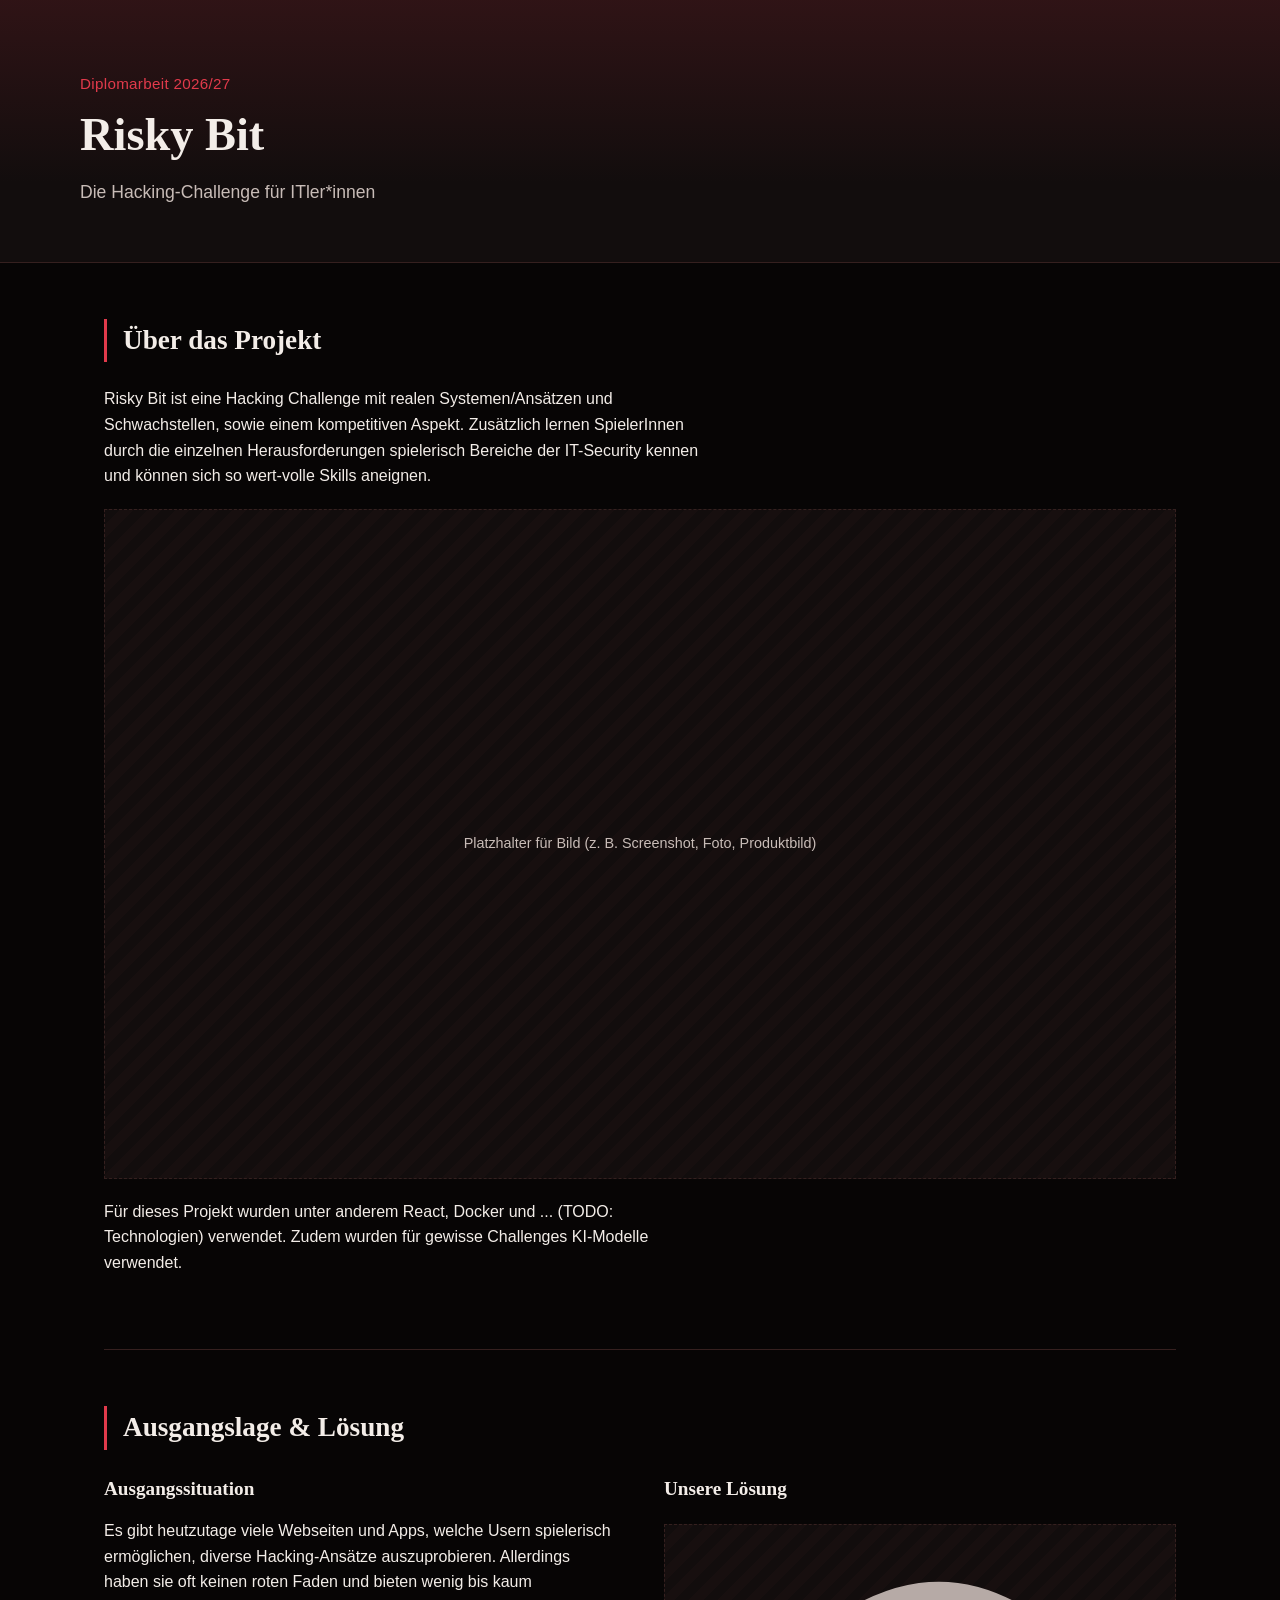
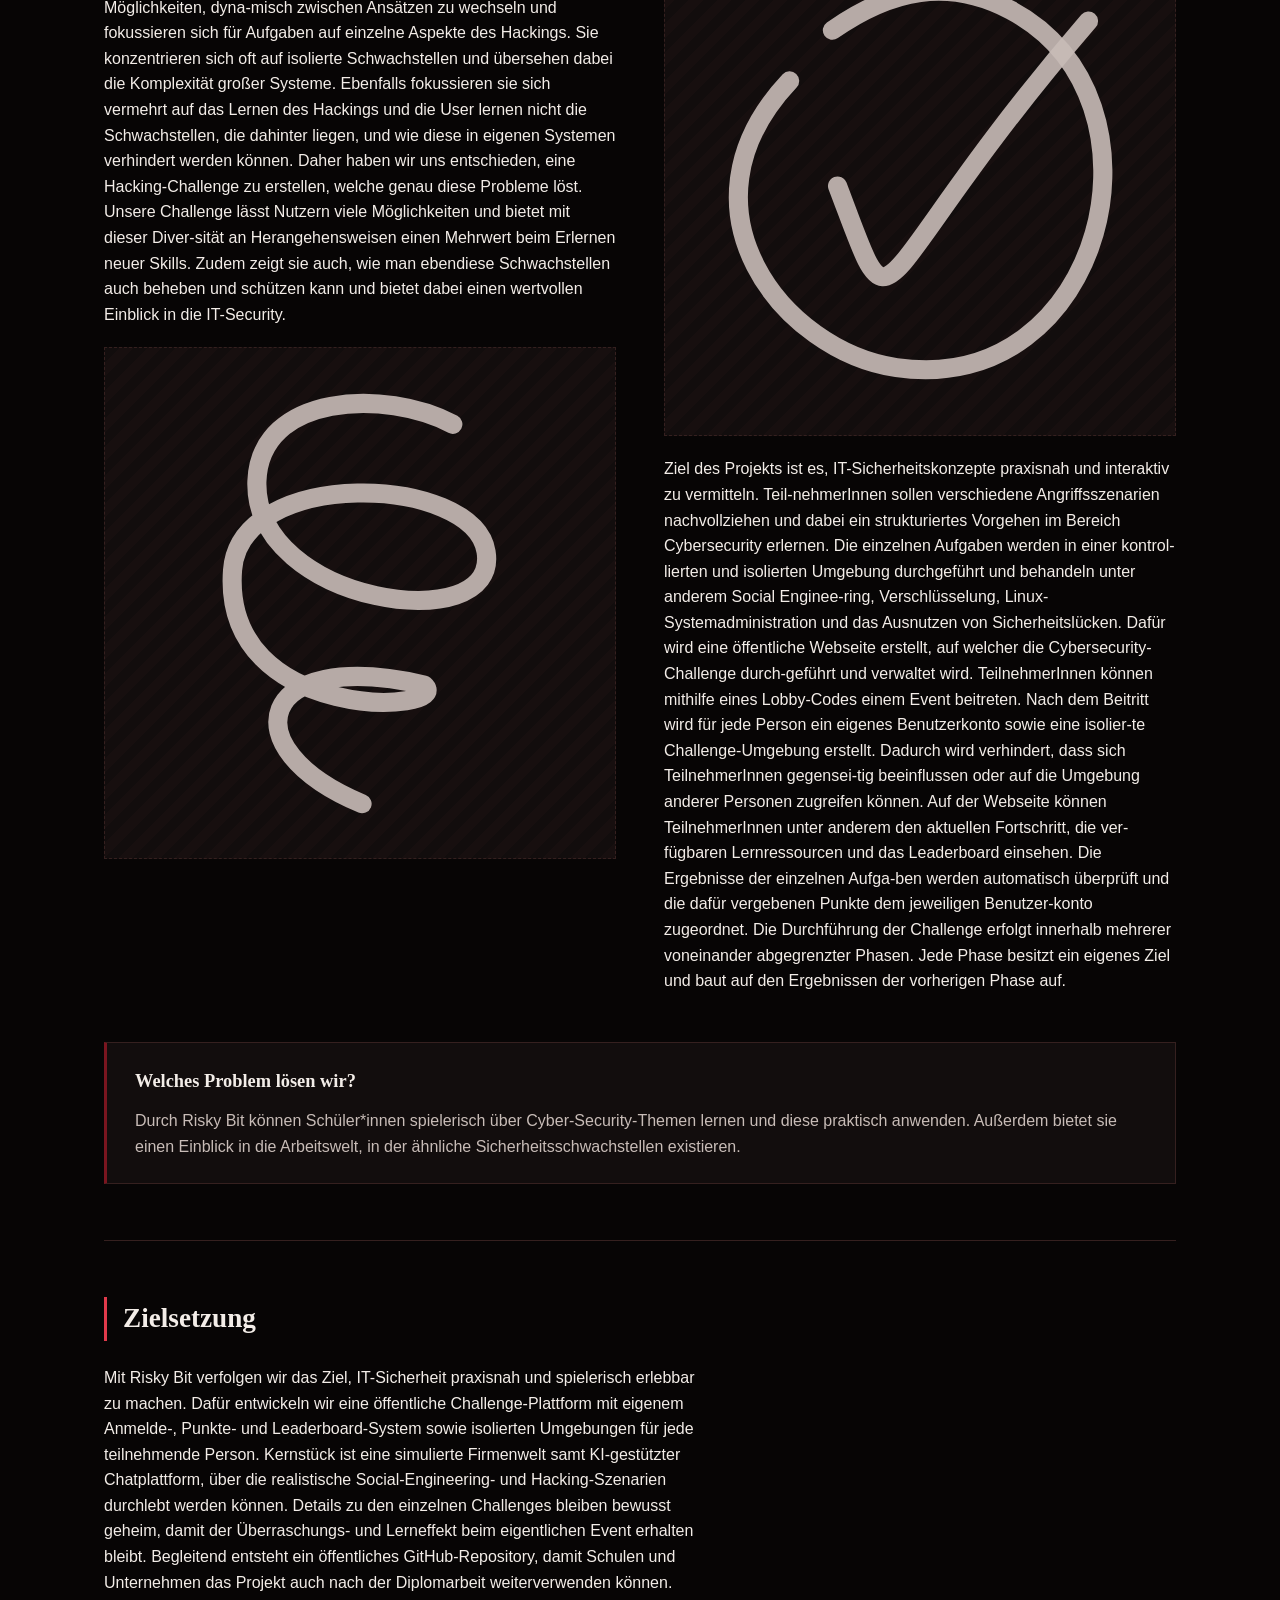
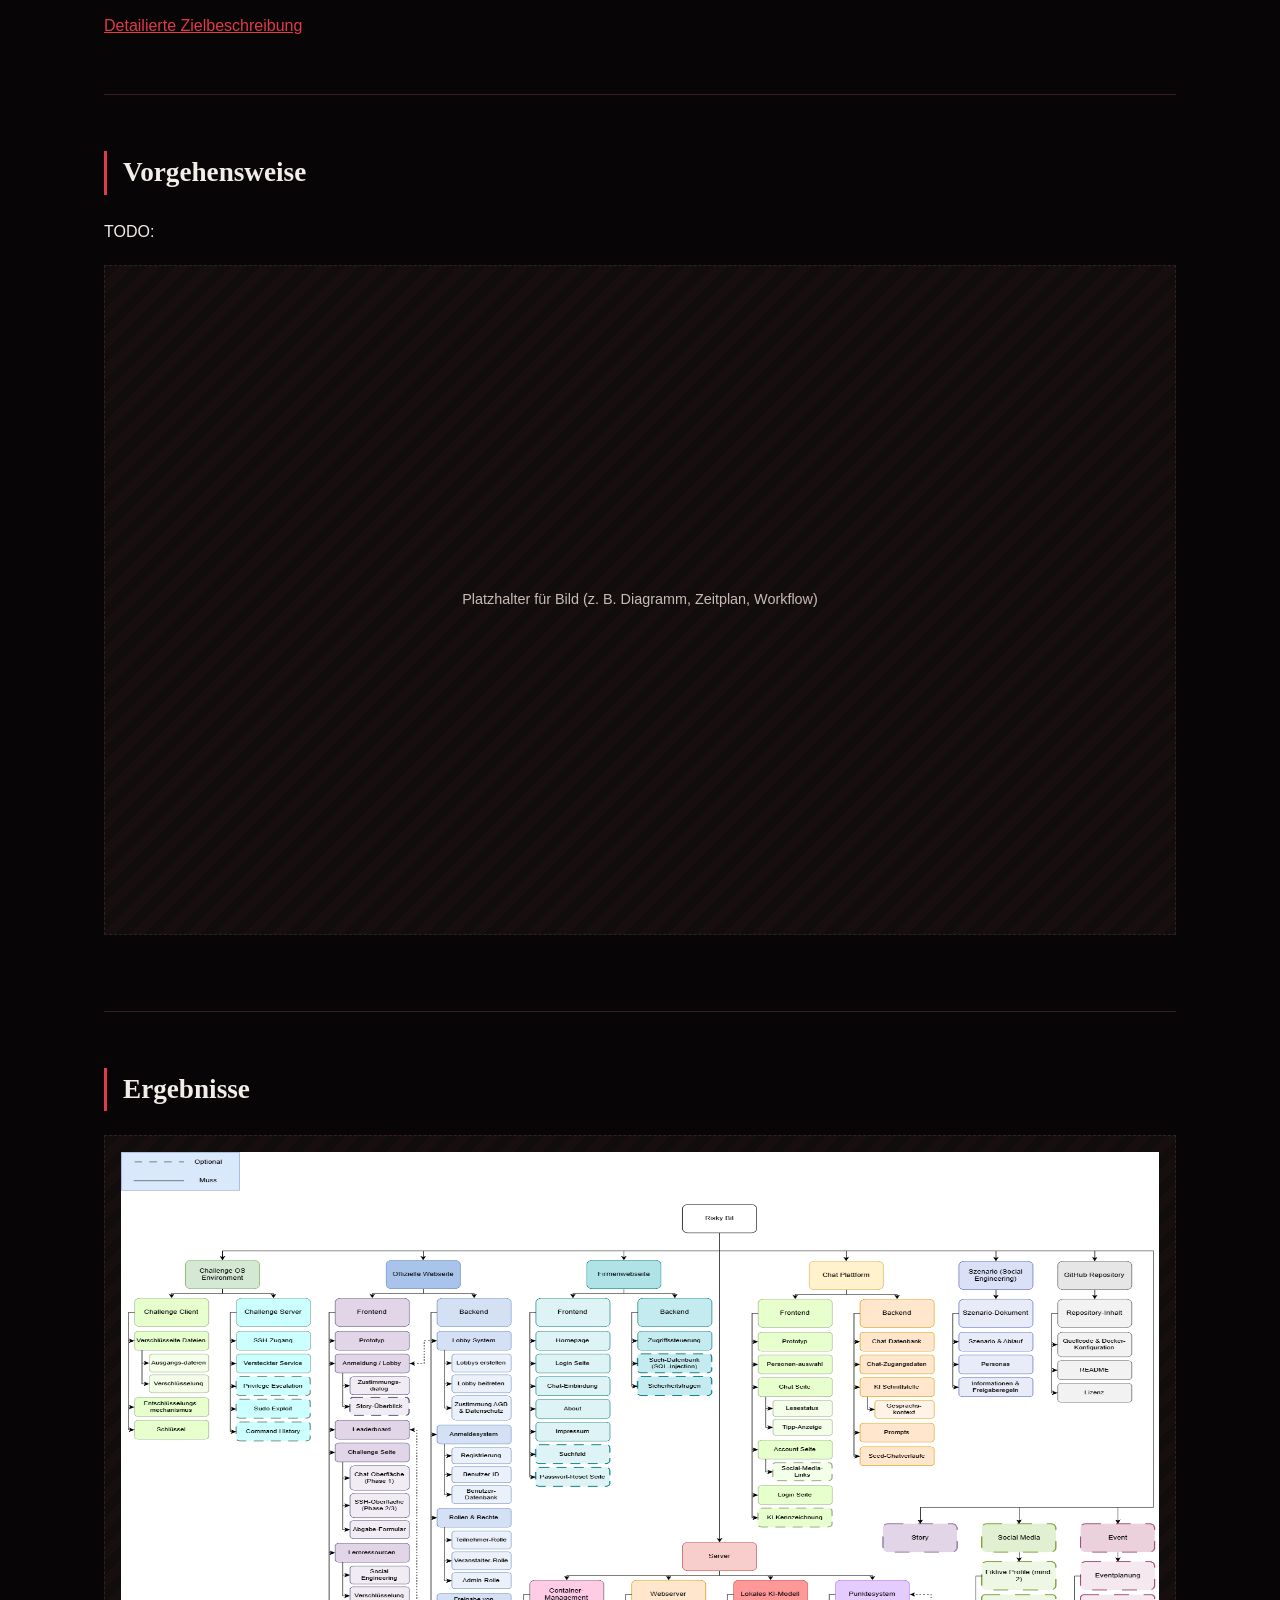
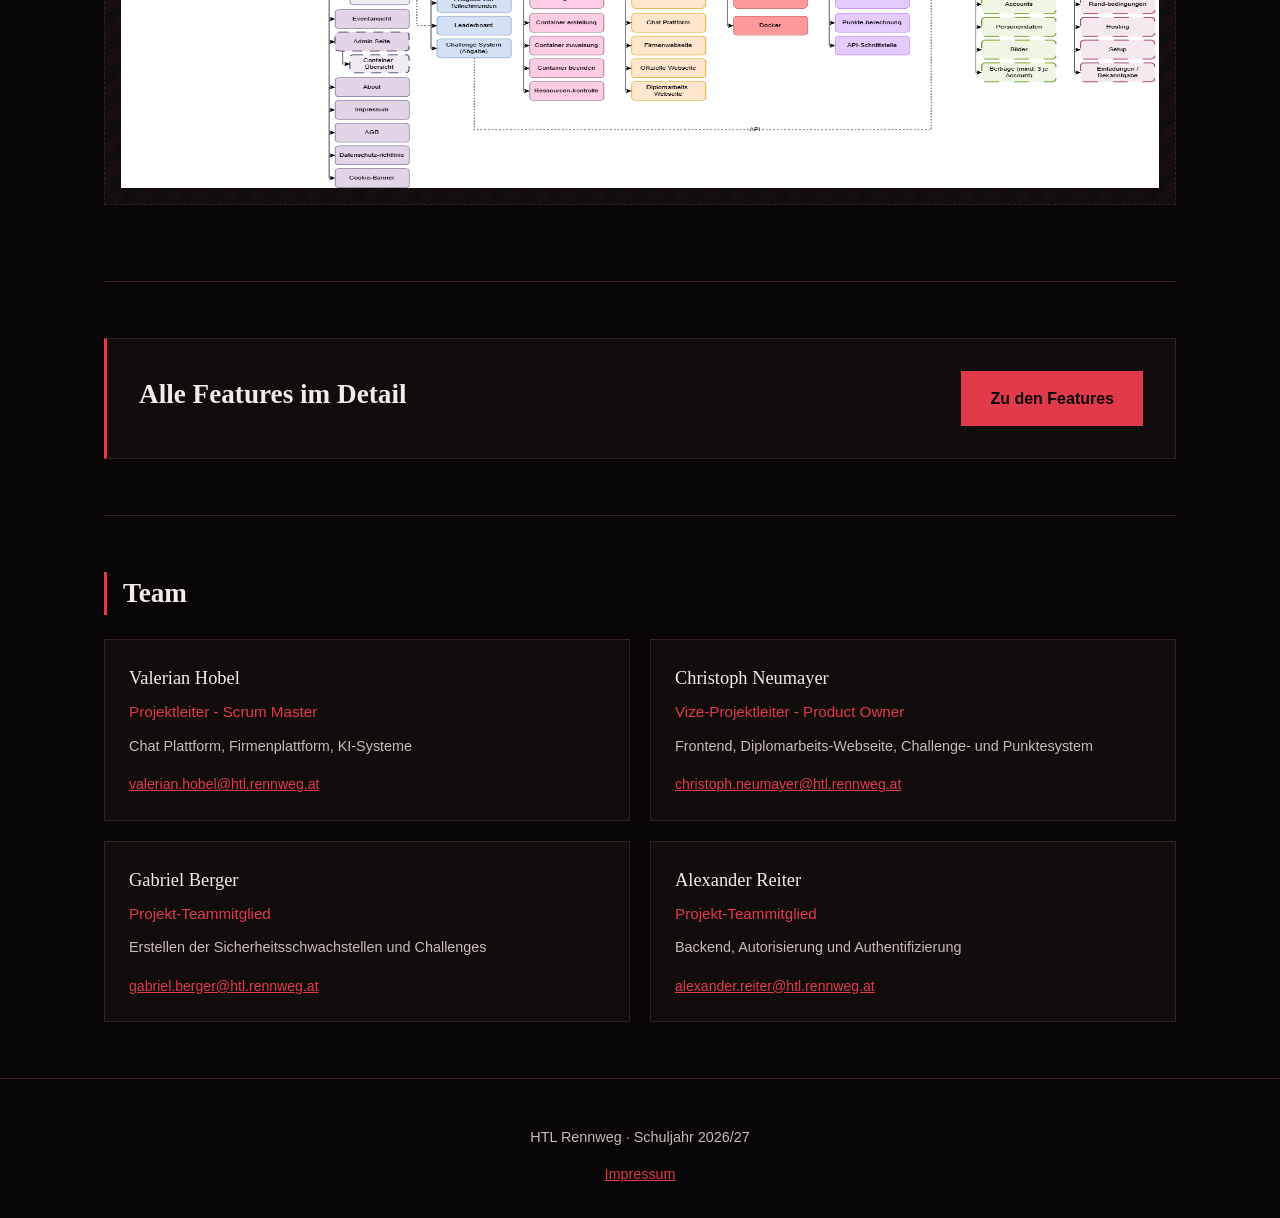
==== commit b4f46948: "new changes" ====
--- a/index.html
+++ b/index.html
@@ -3,16 +3,9 @@
 <head>
     <meta charset="UTF-8">
     <meta name="viewport" content="width=device-width, initial-scale=1.0">
-    <title>[Titel der Diplomarbeit]</title>
+    <title>Risky Bit</title>
     <link rel="stylesheet" href="style.css">
-    <script>
-        function fullScreen(element) {
-            element.requestFullscreen();
-            if (document.fullscreenElement !== null) {
-                document.exitFullscreen();
-            }
-        }
-    </script>
+    <script defer src="script.js"></script>
 </head>
 <body>
 
@@ -149,7 +142,7 @@
 
     <section class="content-section reveal" id="ergebnisse">
         <h2>Ergebnisse</h2>
-        <img src="v1_1_RiskyBit_OSP_0926.png" onclick="fullScreen(this)" class="image-placeholder"
+        <img src="images/RiskyBit_OSP.png" onclick="fullScreen(this)" class="image-placeholder"
              alt="OSP für das Diplom Projekt Risky Bit">
     </section>
 
--- a/style.css
+++ b/style.css
@@ -1,402 +1,362 @@
 :root {
-    --primary-color: #e13a4b;
-    --secondary-color: #7a151f;
-    --tertiary-color: #f3ede8;
-
-    --bg-color: #070505;
-    --bg-color-alt: #120d0d;
-    --text-muted: #c8bcb7;
-    --border-color: #35201f;
-
-    --font-heading: "Georgia", "Iowan Old Style", "Times New Roman", serif;
-    --font-body: "Segoe UI", "Helvetica Neue", Arial, sans-serif;
-
-    --max-width: 1120px;
-
-    --reveal-offset: 200px;
+  --primary-color: #e13a4b;
+  --secondary-color: #7a151f;
+  --tertiary-color: #f3ede8;
+
+  --bg-color: #070505;
+  --bg-color-alt: #120d0d;
+  --text-muted: #c8bcb7;
+  --border-color: #35201f;
+
+  --font-heading: "Georgia", "Iowan Old Style", "Times New Roman", serif;
+  --font-body: "Segoe UI", "Helvetica Neue", Arial, sans-serif;
+
+  --max-width: 1120px;
 }
 
 * {
-    box-sizing: border-box;
+  box-sizing: border-box;
 }
 
 html {
-    scroll-behavior: smooth;
+  scroll-behavior: smooth;
 }
 
 body {
-    margin: 0;
-    background-color: var(--bg-color);
-    color: var(--tertiary-color);
-    font-family: var(--font-body);
-    line-height: 1.6;
-    -webkit-font-smoothing: antialiased;
+  margin: 0;
+  background-color: var(--bg-color);
+  color: var(--tertiary-color);
+  font-family: var(--font-body);
+  line-height: 1.6;
+  -webkit-font-smoothing: antialiased;
 }
 
 a {
-    color: var(--primary-color);
+  color: var(--primary-color);
 }
 
 a:focus-visible,
 button:focus-visible {
-    outline: 2px solid var(--primary-color);
-    outline-offset: 3px;
+  outline: 2px solid var(--primary-color);
+  outline-offset: 3px;
 }
 
 .site-header {
-    background:
-            linear-gradient(180deg, rgba(225, 58, 75, 0.14), transparent 70%),
-            var(--bg-color-alt);
-    padding: 4.5rem 1.5rem 3.5rem;
-    text-align: left;
+  background:
+    linear-gradient(180deg, rgba(225, 58, 75, 0.14), transparent 70%),
+    var(--bg-color-alt);
+  border-bottom: 1px solid var(--border-color);
+  padding: 4.5rem 1.5rem 3.5rem;
+  text-align: left;
 }
 
 .site-header .header-inner {
-    max-width: var(--max-width);
-    margin: 0 auto;
+  max-width: var(--max-width);
+  margin: 0 auto;
 }
 
 .site-header .eyebrow {
-    color: var(--primary-color);
-    font-size: 0.95rem;
-    letter-spacing: 0.02em;
-    margin: 0 0 0.75rem;
+  color: var(--primary-color);
+  font-size: 0.95rem;
+  letter-spacing: 0.02em;
+  margin: 0 0 0.75rem;
 }
 
 .site-header h1 {
-    font-family: var(--font-heading);
-    font-size: clamp(2rem, 4vw, 2.9rem);
-    line-height: 1.15;
-    margin: 0 0 1rem;
-    color: var(--tertiary-color);
+  font-family: var(--font-heading);
+  font-size: clamp(2rem, 4vw, 2.9rem);
+  line-height: 1.15;
+  margin: 0 0 1rem;
+  color: var(--tertiary-color);
 }
 
 .site-header .subtitle {
-    color: var(--text-muted);
-    font-size: 1.1rem;
-    max-width: 60ch;
-    margin: 0;
+  color: var(--text-muted);
+  font-size: 1.1rem;
+  max-width: 60ch;
+  margin: 0;
 }
 
 main {
-    max-width: var(--max-width);
-    margin: 0 auto;
-    padding: 0 1.5rem;
+  max-width: var(--max-width);
+  margin: 0 auto;
+  padding: 0 1.5rem;
 }
 
 section {
-    padding: 5rem 0;
+  padding: 3.5rem 0;
+  border-bottom: 1px solid var(--border-color);
 }
 
 section:last-of-type {
-    border-bottom: none;
+  border-bottom: none;
 }
 
 section h2 {
-    font-family: var(--font-heading);
-    font-size: 1.7rem;
-    color: var(--tertiary-color);
-    margin: 0 0 1.5rem;
+  font-family: var(--font-heading);
+  font-size: 1.7rem;
+  color: var(--tertiary-color);
+  margin: 0 0 1.5rem;
+  padding-left: 1rem;
+  border-left: 3px solid var(--primary-color);
 }
 
 section > p {
-    max-width: 68ch;
-    color: var(--tertiary-color);
+  max-width: 68ch;
+  color: var(--tertiary-color);
 }
 
 .two-col {
-    display: grid;
-    grid-template-columns: 1fr;
-    gap: 2.5rem;
+  display: grid;
+  grid-template-columns: 1fr;
+  gap: 2.5rem;
 }
 
 @media (min-width: 800px) {
-    .two-col {
-        grid-template-columns: 1fr 1fr;
-        gap: 3rem;
-    }
+  .two-col {
+    grid-template-columns: 1fr 1fr;
+    gap: 3rem;
+  }
 }
 
 .two-col .col h3 {
-    font-family: var(--font-heading);
-    font-size: 1.2rem;
-    color: var(--tertiary-color);
-    margin: 0 0 0.85rem;
+  font-family: var(--font-heading);
+  font-size: 1.2rem;
+  color: var(--tertiary-color);
+  margin: 0 0 0.85rem;
 }
 
 .two-col .col p {
-    color: var(--tertiary-color);
-    margin: 0 0 1.25rem;
+  color: var(--tertiary-color);
+  margin: 0 0 1.25rem;
+}
+
+img {
+  width: 100%;
+  height: 100%;
 }
 
 .image-placeholder {
-    aspect-ratio: 16 / 10;
-    width: 100%;
-    background: repeating-linear-gradient(
-            135deg,
-            var(--bg-color-alt),
-            var(--bg-color-alt) 10px,
-            #170f0f 10px,
-            #170f0f 20px
-    );
-    border: 1px dashed var(--border-color);
-    display: flex;
-    align-items: center;
-    justify-content: center;
-    text-align: center;
-    color: var(--text-muted);
-    font-size: 0.9rem;
-    padding: 1rem;
-    margin: 1.25rem 0;
+  aspect-ratio: 16 / 10;
+  width: 100%;
+  background: repeating-linear-gradient(
+    135deg,
+    var(--bg-color-alt),
+    var(--bg-color-alt) 10px,
+    #170f0f 10px,
+    #170f0f 20px
+  );
+  border: 1px dashed var(--border-color);
+  display: flex;
+  align-items: center;
+  justify-content: center;
+  text-align: center;
+  color: var(--text-muted);
+  font-size: 0.9rem;
+  padding: 1rem;
+  margin: 1.25rem 0;
 }
 
 .image-placeholder.small {
-    aspect-ratio: 4 / 3;
+  aspect-ratio: 4 / 3;
 }
 
 .project-intro p,
 .content-section p {
-    margin-bottom: 1.1rem;
+  margin-bottom: 1.1rem;
 }
 
 .problem-block {
-    background-color: var(--bg-color-alt);
-    border: 1px solid var(--border-color);
-    padding: 1.5rem 1.75rem;
-    margin-top: 1.75rem;
+  background-color: var(--bg-color-alt);
+  border: 1px solid var(--border-color);
+  border-left: 3px solid var(--secondary-color);
+  padding: 1.5rem 1.75rem;
+  margin-top: 1.75rem;
 }
 
 .problem-block h3 {
-    font-family: var(--font-heading);
-    font-size: 1.15rem;
-    margin: 0 0 0.75rem;
-    color: var(--tertiary-color);
+  font-family: var(--font-heading);
+  font-size: 1.15rem;
+  margin: 0 0 0.75rem;
+  color: var(--tertiary-color);
 }
 
 .problem-block p {
-    margin: 0;
-    color: var(--text-muted);
+  margin: 0;
+  color: var(--text-muted);
 }
 
 .team-grid {
-    display: grid;
-    grid-template-columns: 1fr;
-    gap: 1.25rem;
-    list-style: none;
-    margin: 0;
-    padding: 0;
+  display: grid;
+  grid-template-columns: 1fr;
+  gap: 1.25rem;
+  list-style: none;
+  margin: 0;
+  padding: 0;
 }
 
 @media (min-width: 560px) {
-    .team-grid {
-        grid-template-columns: repeat(1, 1fr);
-    }
+  .team-grid {
+    grid-template-columns: repeat(1, 1fr);
+  }
 }
 
 @media (min-width: 980px) {
-    .team-grid {
-        grid-template-columns: repeat(2, 1fr);
-    }
+  .team-grid {
+    grid-template-columns: repeat(2, 1fr);
+  }
 }
 
 .team-member {
-    background-color: var(--bg-color-alt);
-    border: 1px solid var(--border-color);
-    padding: 1.5rem;
-    transition: border-color 0.15s ease;
-    display: flex;
-    flex-direction: column;
-    gap: 0.4rem;
+  background-color: var(--bg-color-alt);
+  border: 1px solid var(--border-color);
+  padding: 1.5rem;
+  transition: border-color 0.15s ease;
+  display: flex;
+  flex-direction: column;
+  gap: 0.4rem;
 }
 
 .team-member:hover {
-    border-color: var(--secondary-color);
+  border-color: var(--secondary-color);
 }
 
 .team-member .member-name {
-    font-family: var(--font-heading);
-    font-size: 1.15rem;
-    color: var(--tertiary-color);
-    margin: 0;
+  font-family: var(--font-heading);
+  font-size: 1.15rem;
+  color: var(--tertiary-color);
+  margin: 0;
 }
 
 .team-member .member-role {
-    color: var(--primary-color);
-    font-size: 0.95rem;
-    margin: 0;
+  color: var(--primary-color);
+  font-size: 0.95rem;
+  margin: 0;
 }
 
 .team-member .member-area {
-    color: var(--text-muted);
-    font-size: 0.9rem;
-    margin: 0.3rem 0 0;
-    line-height: 1.5;
+  color: var(--text-muted);
+  font-size: 0.9rem;
+  margin: 0.3rem 0 0;
+  line-height: 1.5;
 }
 
 .team-member .member-email {
-    margin-top: 0.6rem;
-    font-size: 0.88rem;
-    word-break: break-word;
+  margin-top: 0.6rem;
+  font-size: 0.88rem;
+  word-break: break-word;
 }
 
 .site-footer {
-    border-top: 1px solid var(--border-color);
-    margin-top: var(--reveal-offset);
-    padding: 2rem 1.5rem;
-    text-align: center;
-    color: var(--text-muted);
-    font-size: 0.9rem;
+  border-top: 1px solid var(--border-color);
+  padding: 2rem 1.5rem;
+  text-align: center;
+  color: var(--text-muted);
+  font-size: 0.9rem;
 }
 
 .back-link {
-    display: inline-block;
-    color: var(--primary-color);
-    text-decoration: none;
-    font-size: 0.95rem;
-    margin-bottom: 1.5rem;
+  display: inline-block;
+  color: var(--primary-color);
+  text-decoration: none;
+  font-size: 0.95rem;
+  margin-bottom: 1.5rem;
 }
 
 .back-link:hover {
-    text-decoration: underline;
+  text-decoration: underline;
 }
 
 .button {
-    display: inline-block;
-    background-color: var(--primary-color);
-    color: var(--bg-color);
-    font-weight: 600;
-    text-decoration: none;
-    padding: 0.85rem 1.75rem;
-    border: 1px solid var(--primary-color);
-    transition: background-color 0.15s ease, color 0.15s ease;
+  display: inline-block;
+  background-color: var(--primary-color);
+  color: var(--bg-color);
+  font-weight: 600;
+  text-decoration: none;
+  padding: 0.85rem 1.75rem;
+  border: 1px solid var(--primary-color);
+  transition: background-color 0.15s ease, color 0.15s ease;
 }
 
 .button:hover {
-    background-color: transparent;
-    color: var(--primary-color);
+  background-color: transparent;
+  color: var(--primary-color);
 }
 
 .cta-section {
-    background-color: var(--bg-color-alt);
-    border: 1px solid var(--border-color);
-    padding: 2rem 2rem;
-    display: flex;
-    flex-wrap: wrap;
-    align-items: center;
-    justify-content: space-between;
-    gap: 1.5rem;
+  background-color: var(--bg-color-alt);
+  border: 1px solid var(--border-color);
+  border-left: 3px solid var(--primary-color);
+  padding: 2rem 2rem;
+  display: flex;
+  flex-wrap: wrap;
+  align-items: center;
+  justify-content: space-between;
+  gap: 1.5rem;
 }
 
 .cta-section .cta-text h2 {
-    border-left: none;
-    padding-left: 0;
-    margin-bottom: 0.5rem;
+  border-left: none;
+  padding-left: 0;
+  margin-bottom: 0.5rem;
 }
 
 .cta-section .cta-text p {
-    margin: 0;
-    color: var(--text-muted);
-    max-width: 55ch;
+  margin: 0;
+  color: var(--text-muted);
+  max-width: 55ch;
 }
 
 .feature-grid {
-    display: grid;
-    grid-template-columns: 1fr;
-    gap: 1.75rem;
+  display: grid;
+  grid-template-columns: 1fr;
+  gap: 1.75rem;
 }
 
 @media (min-width: 700px) {
-    .feature-grid {
-        grid-template-columns: repeat(2, 1fr);
-    }
+  .feature-grid {
+    grid-template-columns: repeat(2, 1fr);
+  }
 }
 
 .feature-card {
-    background-color: var(--bg-color-alt);
-    border: 1px solid var(--border-color);
-    padding: 1.75rem;
+  background-color: var(--bg-color-alt);
+  border: 1px solid var(--border-color);
+  padding: 1.75rem;
 }
 
 .feature-card h3 {
-    font-family: var(--font-heading);
-    font-size: 1.2rem;
-    color: var(--tertiary-color);
-    margin: 0 0 0.75rem;
+  font-family: var(--font-heading);
+  font-size: 1.2rem;
+  color: var(--tertiary-color);
+  margin: 0 0 0.75rem;
 }
 
 .feature-card p {
-    color: var(--text-muted);
-    margin: 0;
+  color: var(--text-muted);
+  margin: 0;
 }
 
 @media (max-width: 600px) {
-    .site-header {
-        padding: 3rem 1.25rem 2.5rem;
-    }
-
-    section {
-        padding: 2.5rem 0;
-    }
-
-    main {
-        padding: 0 1.25rem;
-    }
+  .site-header {
+    padding: 3rem 1.25rem 2.5rem;
+  }
+
+  section {
+    padding: 2.5rem 0;
+  }
+
+  main {
+    padding: 0 1.25rem;
+  }
 }
 
 @media (prefers-reduced-motion: reduce) {
-    html {
-        scroll-behavior: auto;
-    }
-
-    .team-member {
-        transition: none;
-    }
-}
-
-@media (prefers-color-scheme: light) {
-    :root {
-        --primary-color: #c9283a;
-        --secondary-color: #8c1c26;
-        --tertiary-color: #1a1414;
-
-        --bg-color: #faf7f5;
-        --bg-color-alt: #f0e9e5;
-        --text-muted: #5a4c48;
-        --border-color: #ddd0ca;
-    }
-
-    .image-placeholder {
-        background: repeating-linear-gradient(
-                135deg,
-                var(--bg-color-alt),
-                var(--bg-color-alt) 10px,
-                #e5dad4 10px,
-                #e5dad4 20px
-        );
-    }
-
-    .button {
-        color: var(--bg-color);
-    }
-}
-
-@keyframes fadeIn {
-    0% {
-        opacity: 0;
-        transform: translateY(500px);
-    }
-    70% {
-        opacity: 0;
-        transform: translateY(500px);
-    }
-    100% {
-        opacity: 1;
-        transform: translateY(var(--reveal-offset));
-    }
-}
-
-.reveal {
-    animation: fadeIn linear both;
-    animation-timeline: view();
-    animation-range: entry 0% cover 50%;
+  html {
+    scroll-behavior: auto;
+  }
+
+  .team-member {
+    transition: none;
+  }
 }
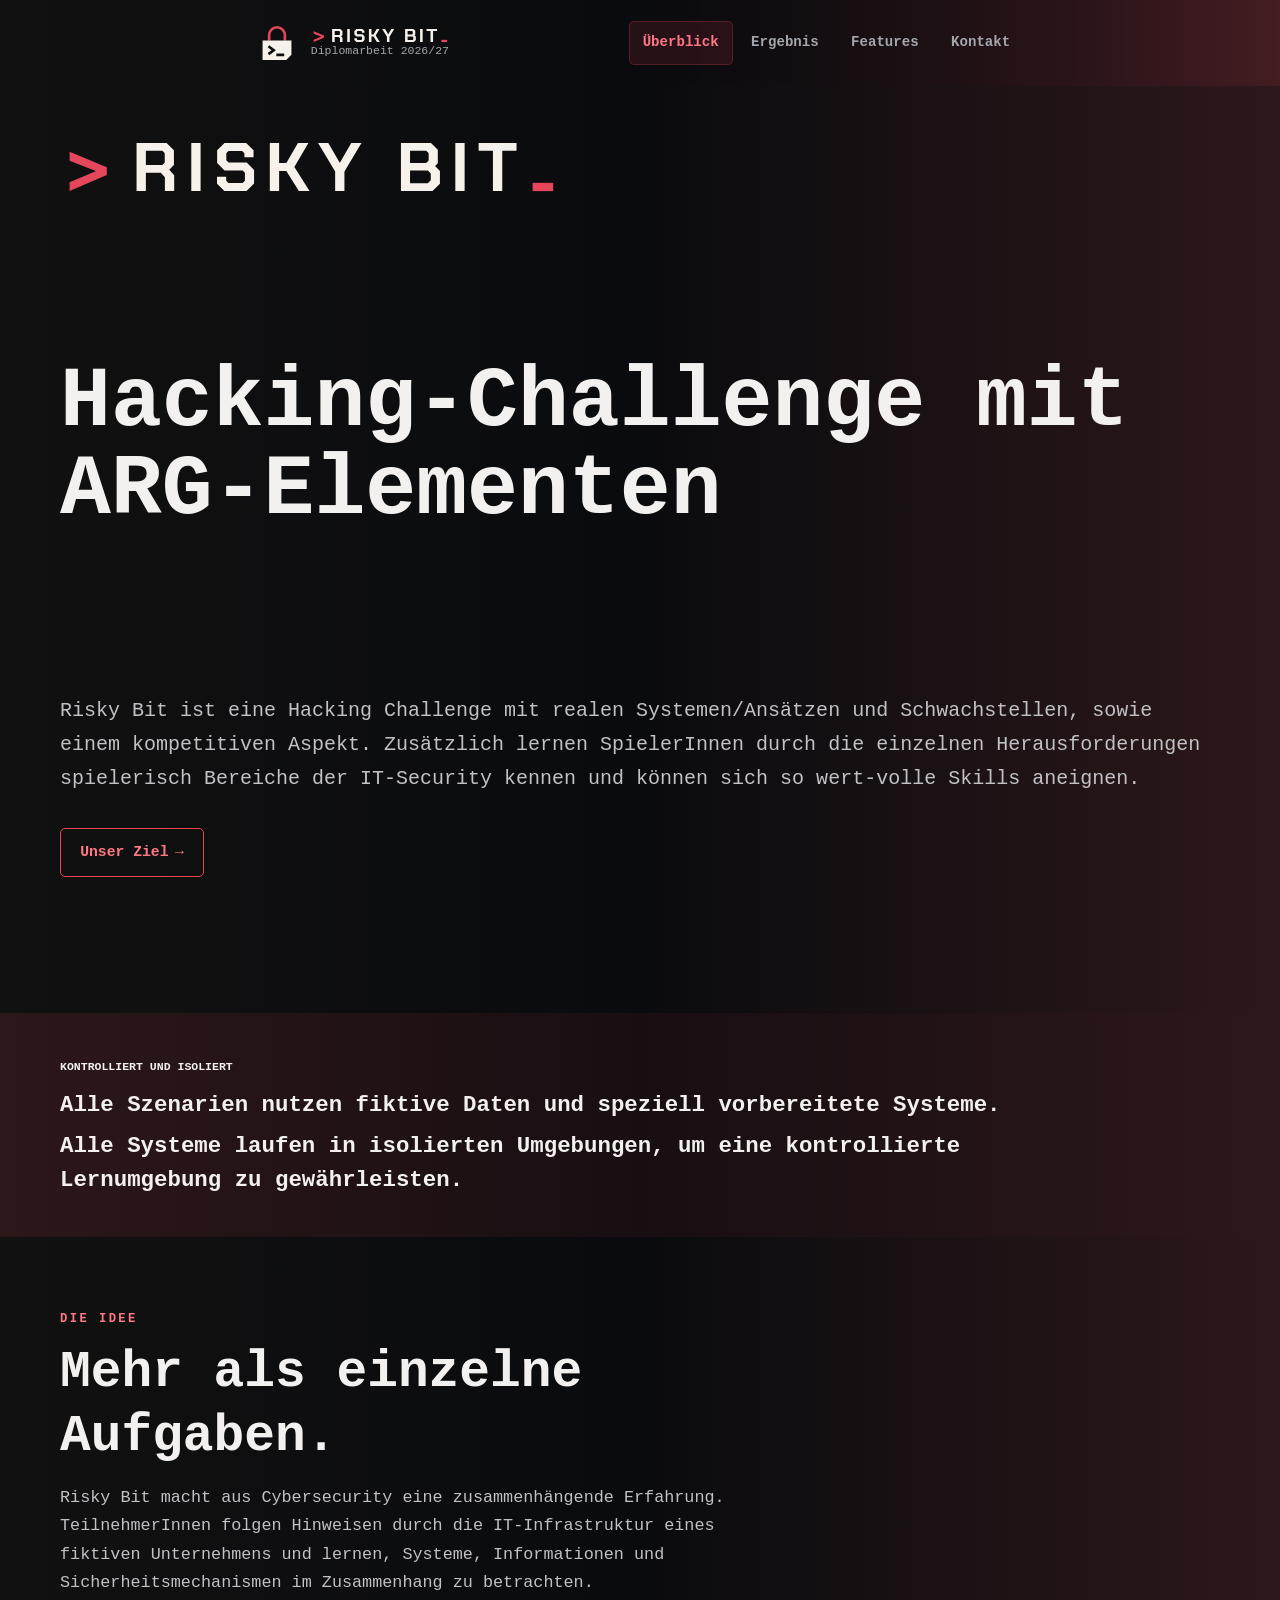
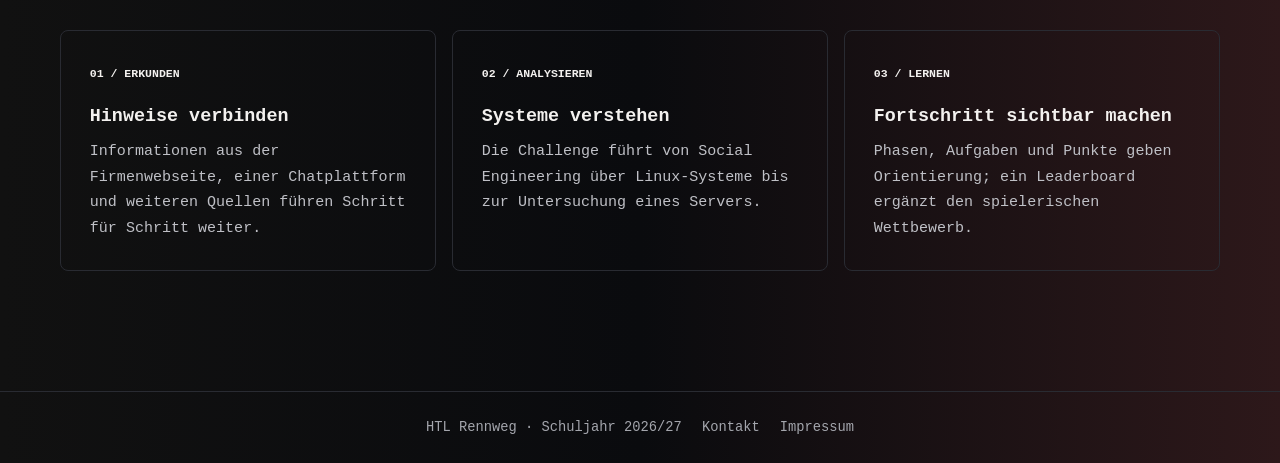
==== commit c6e2a003: "updates styling, adds multiple versions, current version in subfolder da-website-restyled" ====
--- a/index.html
+++ b/index.html
@@ -1,197 +1,78 @@
 <!DOCTYPE html>
 <html lang="de">
+
 <head>
     <meta charset="UTF-8">
     <meta name="viewport" content="width=device-width, initial-scale=1.0">
-    <title>Risky Bit</title>
+    <title>Risky Bit - Diplomarbeit 2026/27</title>
     <link rel="stylesheet" href="style.css">
-    <script defer src="script.js"></script>
+    <script src="./components.js" defer></script>
 </head>
+
 <body>
+    <header class="site-header">
+        <custom-header activeSite="home"></custom-header>
+        <div class="hero-inner home">
+            <div class="logo-container">
+                <img class="logo" src="RBit_Text_Prompt dark.svg" alt="Risky Bit Logo">
+            </div>
+            <h1>Hacking-Challenge mit ARG-Elementen</h1>
+            <p class="subtitle">Risky Bit ist eine Hacking Challenge mit realen Systemen/Ansätzen und Schwachstellen,
+                sowie einem kompetitiven Aspekt. Zusätzlich lernen SpielerInnen durch die einzelnen Herausforderungen
+                spielerisch Bereiche der IT-Security kennen und können sich so wert-volle Skills aneignen.</p>
+            <div class="hero-actions">
+                <a class="button" href="ergebnis.html">Unser Ziel<span aria-hidden="true">→</span></a>
+            </div>
+        </div>
+    </header>
 
-<header class="site-header">
-    <div class="header-inner">
-        <p class="eyebrow">Diplomarbeit 2026/27</p>
-        <h1>Risky Bit</h1>
-        <p class="subtitle">Die Hacking-Challenge für ITler*innen</p>
-    </div>
-</header>
-
-<main>
-
-    <section class="project-intro" id="projekt">
-        <h2>Über das Projekt</h2>
-        <p>
-            Risky Bit ist eine Hacking Challenge mit realen Systemen/Ansätzen und Schwachstellen, sowie einem
-            kompetitiven Aspekt. Zusätzlich lernen SpielerInnen durch die einzelnen Herausforderungen spielerisch
-            Bereiche der IT-Security kennen und können sich so wert-volle Skills aneignen.
-        </p>
-
-        <div class="image-placeholder">Platzhalter für Bild (z. B. Screenshot, Foto, Produktbild)</div>
-
-        <p>
-            Für dieses Projekt wurden unter anderem React, Docker und ... (TODO: Technologien) verwendet. Zudem wurden
-            für gewisse Challenges KI-Modelle verwendet.
-        </p>
-    </section>
-
-    <section class="content-section reveal" id="ausgangslage-loesung">
-        <h2>Ausgangslage &amp; Lösung</h2>
-        <div class="two-col">
-            <div class="col">
-                <h3>Ausgangssituation</h3>
-                <p>
-                    Es gibt heutzutage viele Webseiten und Apps, welche Usern spielerisch ermöglichen, diverse
-                    Hacking-Ansätze auszuprobieren.
-                    Allerdings haben sie oft keinen roten Faden und bieten wenig bis kaum Möglichkeiten, dyna-misch
-                    zwischen Ansätzen zu wechseln und fokussieren sich für Aufgaben auf einzelne Aspekte des Hackings.
-                    Sie konzentrieren sich oft auf isolierte Schwachstellen und übersehen dabei die Komplexität großer
-                    Systeme.
-                    Ebenfalls fokussieren sie sich vermehrt auf das Lernen des Hackings und die User lernen nicht die
-                    Schwachstellen, die dahinter liegen, und wie diese in eigenen Systemen verhindert werden können.
-                    Daher haben wir uns entschieden, eine Hacking-Challenge zu erstellen, welche genau diese Probleme
-                    löst. Unsere Challenge lässt Nutzern viele Möglichkeiten und bietet mit dieser Diver-sität an
-                    Herangehensweisen einen Mehrwert beim Erlernen neuer Skills.
-                    Zudem zeigt sie auch, wie man ebendiese Schwachstellen auch beheben und schützen kann und bietet
-                    dabei einen wertvollen Einblick in die IT-Security.
-                </p>
-                <div class="image-placeholder small">
-                    <svg viewBox="0 0 400 400" fill="none" xmlns="http://www.w3.org/2000/svg">
-                        <g id="SVGRepo_bgCarrier" stroke-width="0"></g>
-                        <g id="SVGRepo_tracerCarrier" stroke-linecap="round" stroke-linejoin="round"></g>
-                        <g id="SVGRepo_iconCarrier">
-                            <path d="M277.702 50.4519C222.094 20.7745 116.075 24.2019 113.726 98.1247C110.451 200.868 317.543 230.713 305.494 157.106C294.89 92.422 99.7564 85.6745 93.3419 172.461C83.7202 302.587 280.593 292.146 253.613 268.615C113.726 236.393 90.1233 321.273 201.733 368"
-                                  stroke="var(--text-muted)" stroke-opacity="0.9" stroke-width="16" stroke-linecap="round"
-                                  stroke-linejoin="round"></path>
-                        </g>
-                    </svg>
-                </div>
-            </div>
-            <div class="col">
-                <h3>Unsere Lösung</h3>
-                <div class="image-placeholder small">
-                    <svg viewBox="0 0 400 400" fill="none" xmlns="http://www.w3.org/2000/svg">
-                        <g id="SVGRepo_bgCarrier" stroke-width="0"></g>
-                        <g id="SVGRepo_tracerCarrier" stroke-linecap="round" stroke-linejoin="round"></g>
-                        <g id="SVGRepo_iconCarrier">
-                            <path d="M341 67C148.339 290.671 183.5 343.046 131 205.023" stroke="var(--text-muted)"
-                                  stroke-opacity="0.9" stroke-width="16" stroke-linecap="round"></path>
-                            <path d="M126.678 74.6892C175.762 40.3656 223.672 30.3765 275.706 57.7602C415.664 131.409 354.622 382.384 180.329 356.983C85.4278 343.149 -9.51278 223.621 90.9151 117.034"
-                                  stroke="var(--text-muted)" stroke-opacity="0.9" stroke-width="16"
-                                  stroke-linecap="round"
-                                  stroke-linejoin="round"></path>
-                        </g>
-                    </svg>
-                </div>
-                <p>
-                    Ziel des Projekts ist es, IT-Sicherheitskonzepte praxisnah und interaktiv zu vermitteln.
-                    Teil-nehmerInnen sollen verschiedene Angriffsszenarien nachvollziehen und dabei ein strukturiertes
-                    Vorgehen im Bereich Cybersecurity erlernen. Die einzelnen Aufgaben werden in einer kontrol-lierten
-                    und isolierten Umgebung durchgeführt und behandeln unter anderem Social Enginee-ring,
-                    Verschlüsselung, Linux-Systemadministration und das Ausnutzen von Sicherheitslücken.
-
-                    Dafür wird eine öffentliche Webseite erstellt, auf welcher die Cybersecurity-Challenge durch-geführt
-                    und verwaltet wird. TeilnehmerInnen können mithilfe eines Lobby-Codes einem Event beitreten. Nach
-                    dem Beitritt wird für jede Person ein eigenes Benutzerkonto sowie eine isolier-te Challenge-Umgebung
-                    erstellt. Dadurch wird verhindert, dass sich TeilnehmerInnen gegensei-tig beeinflussen oder auf die
-                    Umgebung anderer Personen zugreifen können.
-
-                    Auf der Webseite können TeilnehmerInnen unter anderem den aktuellen Fortschritt, die ver-fügbaren
-                    Lernressourcen und das Leaderboard einsehen. Die Ergebnisse der einzelnen Aufga-ben werden
-                    automatisch überprüft und die dafür vergebenen Punkte dem jeweiligen Benutzer-konto zugeordnet.
-
-                    Die Durchführung der Challenge erfolgt innerhalb mehrerer voneinander abgegrenzter Phasen. Jede
-                    Phase besitzt ein eigenes Ziel und baut auf den Ergebnissen der vorherigen Phase auf.
+    <main>
+        <section class="product-band" aria-label="Sicherheitsrahmen">
+            <div class="band-content">
+                <span class="band-label">Kontrolliert und isoliert</span>
+                <p>Alle Szenarien nutzen fiktive Daten und speziell vorbereitete Systeme.</p>
+                <p>Alle Systeme laufen in isolierten Umgebungen, um eine kontrollierte Lernumgebung zu gewährleisten.
                 </p>
             </div>
-        </div>
+        </section>
 
-        <div class="problem-block">
-            <h3>Welches Problem lösen wir?</h3>
-            <p>
-                Durch Risky Bit können Schüler*innen spielerisch über Cyber-Security-Themen lernen und diese praktisch
-                anwenden. Außerdem bietet sie einen Einblick in die Arbeitswelt, in der
-                ähnliche Sicherheitsschwachstellen existieren.
-            </p>
-        </div>
-    </section>
+        <section class="landing-section" id="projekt">
+            <div class="section-heading">
+                <p class="eyebrow">Die Idee</p>
+                <h2>Mehr als einzelne Aufgaben.</h2>
+                <p>Risky Bit macht aus Cybersecurity eine zusammenhängende Erfahrung. TeilnehmerInnen folgen Hinweisen
+                    durch die IT-Infrastruktur eines fiktiven Unternehmens und lernen, Systeme, Informationen und
+                    Sicherheitsmechanismen im Zusammenhang zu betrachten.</p>
+            </div>
+            <div class="value-grid">
+                <article class="value-card">
+                    <span class="value-index">01 / ERKUNDEN</span>
+                    <h3>Hinweise verbinden</h3>
+                    <p>Informationen aus der Firmenwebseite, einer Chatplattform und weiteren Quellen führen Schritt für
+                        Schritt weiter.</p>
+                </article>
+                <article class="value-card">
+                    <span class="value-index">02 / ANALYSIEREN</span>
+                    <h3>Systeme verstehen</h3>
+                    <p>Die Challenge führt von Social Engineering über Linux-Systeme bis zur Untersuchung eines Servers.
+                    </p>
+                </article>
+                <article class="value-card">
+                    <span class="value-index">03 / LERNEN</span>
+                    <h3>Fortschritt sichtbar machen</h3>
+                    <p>Phasen, Aufgaben und Punkte geben Orientierung; ein Leaderboard ergänzt den spielerischen
+                        Wettbewerb.</p>
+                </article>
+            </div>
+        </section>
+    </main>
 
-    <section class="content-section reveal" id="zielsetzung">
-        <h2>Zielsetzung</h2>
-        <p>
-            Mit Risky Bit verfolgen wir das Ziel, IT-Sicherheit praxisnah und spielerisch erlebbar zu machen. Dafür
-            entwickeln wir eine öffentliche Challenge-Plattform mit eigenem Anmelde-, Punkte- und Leaderboard-System
-            sowie isolierten Umgebungen für jede teilnehmende Person. Kernstück ist eine simulierte Firmenwelt samt
-            KI-gestützter Chatplattform, über die realistische Social-Engineering- und Hacking-Szenarien durchlebt
-            werden können. Details zu den einzelnen Challenges bleiben bewusst geheim, damit der Überraschungs- und
-            Lerneffekt beim eigentlichen Event erhalten bleibt. Begleitend entsteht ein öffentliches GitHub-Repository,
-            damit Schulen und Unternehmen das Projekt auch nach der Diplomarbeit weiterverwenden können.
-        </p>
-        <a href="Ziele.html">
-            Detailierte Zielbeschreibung
-        </a>
-    </section>
-
-    <section class="content-section reveal" id="vorgehen">
-        <h2>Vorgehensweise</h2>
-        <p>
-            TODO:
-        </p>
-        <div class="image-placeholder">Platzhalter für Bild (z. B. Diagramm, Zeitplan, Workflow)</div>
-    </section>
-
-    <section class="content-section reveal" id="ergebnisse">
-        <h2>Ergebnisse</h2>
-        <img src="images/RiskyBit_OSP.png" onclick="fullScreen(this)" class="image-placeholder"
-             alt="OSP für das Diplom Projekt Risky Bit">
-    </section>
-
-    <section class="content-section reveal" id="features-cta">
-        <div class="cta-section">
-            <div class="cta-text">
-                <h2>Alle Features im Detail</h2>
-            </div>
-            <a class="button" href="features.html">Zu den Features</a>
-        </div>
-    </section>
-
-    <section class="team reveal" id="team">
-        <h2>Team</h2>
-        <ul class="team-grid">
-            <li class="team-member">
-                <p class="member-name">Valerian Hobel</p>
-                <p class="member-role">Projektleiter - Scrum Master</p>
-                <p class="member-area">Chat Plattform, Firmenplattform, KI-Systeme</p>
-                <a class="member-email" href="mailto:valerian.hobel@htl.rennweg.at">valerian.hobel@htl.rennweg.at</a>
-            </li>
-            <li class="team-member">
-                <p class="member-name">Christoph Neumayer</p>
-                <p class="member-role">Vize-Projektleiter - Product Owner</p>
-                <p class="member-area">Frontend, Diplomarbeits-Webseite, Challenge- und Punktesystem</p>
-                <a class="member-email" href="mailto:christoph.neumayer@htl.rennweg.at">christoph.neumayer@htl.rennweg.at</a>
-            </li>
-            <li class="team-member">
-                <p class="member-name">Gabriel Berger</p>
-                <p class="member-role">Projekt-Teammitglied</p>
-                <p class="member-area">Erstellen der Sicherheitsschwachstellen und Challenges</p>
-                <a class="member-email" href="mailto:gabriel.berger@htl.rennweg.at">gabriel.berger@htl.rennweg.at</a>
-            </li>
-            <li class="team-member">
-                <p class="member-name">Alexander Reiter</p>
-                <p class="member-role">Projekt-Teammitglied</p>
-                <p class="member-area">Backend, Autorisierung und Authentifizierung</p>
-                <a class="member-email"
-                   href="mailto:alexander.reiter@htl.rennweg.at">alexander.reiter@htl.rennweg.at</a>
-            </li>
-        </ul>
-    </section>
-
-</main>
-
-<footer class="site-footer">
-    <p>HTL Rennweg &middot; Schuljahr 2026/27</p>
-    <a href="impressum.html">Impressum</a>
-</footer>
+    <footer class="site-footer">
+        <p>HTL Rennweg &middot; Schuljahr 2026/27</p>
+        <a href="kontakt.html">Kontakt</a>
+        <a href="impressum.html">Impressum</a>
+    </footer>
 
 </body>
+
 </html>
--- a/style.css
+++ b/style.css
@@ -1,362 +1,761 @@
 :root {
-  --primary-color: #e13a4b;
-  --secondary-color: #7a151f;
-  --tertiary-color: #f3ede8;
-
-  --bg-color: #070505;
-  --bg-color-alt: #120d0d;
-  --text-muted: #c8bcb7;
-  --border-color: #35201f;
-
-  --font-heading: "Georgia", "Iowan Old Style", "Times New Roman", serif;
-  --font-body: "Segoe UI", "Helvetica Neue", Arial, sans-serif;
-
-  --max-width: 1120px;
+    color-scheme: dark;
+    --primary-color: #ef4354;
+    --primary-soft: rgba(239, 67, 84, 0.12);
+    --secondary-color: #8d2530;
+    --bg-color: #0a0b0e;
+    --bg-color-alt: #111318;
+    --surface-raised: #17191f;
+    --text-color: #f3f1ef;
+    --text-muted: #a4a6ad;
+    --border-color: #292b32;
+    --band-background: rgba(239, 67, 84, 0.12);
+    --card-accent: #ef4354;
+    --step-accent: #ef4354;
+    --card-accent: #ef4354;
+    --font-heading: "Jetbrains Mono", monospace, sans-serif;
+    --font-body: "Jetbrains Mono", monospace, sans-serif;
+    --max-width: 1160px;
+    --radius: 8px;
 }
 
 * {
-  box-sizing: border-box;
+    box-sizing: border-box;
 }
 
 html {
-  scroll-behavior: smooth;
+    scroll-behavior: smooth;
+    scroll-padding-top: 2rem;
+    overflow-x: clip;
 }
 
 body {
-  margin: 0;
-  background-color: var(--bg-color);
-  color: var(--tertiary-color);
-  font-family: var(--font-body);
-  line-height: 1.6;
-  -webkit-font-smoothing: antialiased;
+    margin: 0;
+    overflow-x: clip;
+    background:
+        var(--bg-color);
+    color: var(--text-color);
+    font-family: var(--font-body);
+    line-height: 1.7;
+    -webkit-font-smoothing: antialiased;
+    background:
+        linear-gradient(270deg, var(--band-background), var(--bg-color), #111 100%);
 }
 
 a {
-  color: var(--primary-color);
+    color: var(--primary-color);
+    text-underline-offset: 0.2em;
+}
+
+a:hover {
+    color: #ff7884;
 }
 
 a:focus-visible,
 button:focus-visible {
-  outline: 2px solid var(--primary-color);
-  outline-offset: 3px;
+    outline: 2px solid var(--primary-color);
+    outline-offset: 4px;
 }
 
 .site-header {
-  background:
-    linear-gradient(180deg, rgba(225, 58, 75, 0.14), transparent 70%),
-    var(--bg-color-alt);
-  border-bottom: 1px solid var(--border-color);
-  padding: 4.5rem 1.5rem 3.5rem;
-  text-align: left;
-}
-
-.site-header .header-inner {
-  max-width: var(--max-width);
-  margin: 0 auto;
-}
-
-.site-header .eyebrow {
-  color: var(--primary-color);
-  font-size: 0.95rem;
-  letter-spacing: 0.02em;
-  margin: 0 0 0.75rem;
-}
-
-.site-header h1 {
-  font-family: var(--font-heading);
-  font-size: clamp(2rem, 4vw, 2.9rem);
-  line-height: 1.15;
-  margin: 0 0 1rem;
-  color: var(--tertiary-color);
-}
-
-.site-header .subtitle {
-  color: var(--text-muted);
-  font-size: 1.1rem;
-  max-width: 60ch;
-  margin: 0;
-}
-
+    position: relative;
+    overflow: hidden;
+    background-size: 40px 40px, 40px 40px, auto;
+}
+
+.header-inner,
+.hero-inner,
 main {
-  max-width: var(--max-width);
-  margin: 0 auto;
-  padding: 0 1.5rem;
+    width: min(100% - 3rem, var(--max-width));
+    margin-inline: auto;
+}
+
+.header-inner {
+    position: fixed;
+    top: 0;
+    left: 0;
+    right: 0;
+    z-index: 100;
+    min-height: 86px;
+    width: 100%;
+    padding: 0 20vw;
+    display: flex;
+    align-items: center;
+    justify-content: space-between;
+    gap: 2rem;
+    background:
+        linear-gradient(270deg, var(--band-background), var(--bg-color), #111 100%);
+}
+
+.logo-container {
+    display: flex;
+    align-items: center;
+    gap: 0.8rem;
+}
+
+.logo {
+    width: 30vw;
+    min-width: 500px;
+}
+
+.logo-icon {
+    width: 2vw;
+    min-width: 42px;
+}
+
+.brand-link {
+    display: inline-flex;
+    align-items: center;
+    gap: 0.8rem;
+    color: var(--text-color);
+    text-decoration: none;
+    flex-shrink: 0;
+}
+
+.brand-mark {
+    width: 42px;
+    height: 42px;
+    display: grid;
+    place-items: center;
+    border: 1px solid rgba(239, 67, 84, 0.55);
+    border-radius: 6px;
+    background: var(--primary-soft);
+    color: var(--primary-color);
+    font-size: 0.88rem;
+    font-weight: 800;
+}
+
+.brand-copy {
+    display: grid;
+    line-height: 1.3;
+}
+
+.brand-name {
+    font-size: 1rem;
+    font-weight: 700;
+}
+
+.brand-caption {
+    color: var(--text-muted);
+    font-size: 0.72rem;
+}
+
+.site-nav {
+    display: flex;
+    flex-wrap: wrap;
+    align-items: center;
+    justify-content: flex-end;
+    gap: 0.3rem;
+}
+
+.site-nav a {
+    padding: 0.55rem 0.8rem;
+    border: 1px solid transparent;
+    border-radius: 5px;
+    color: var(--text-muted);
+    font-size: 0.88rem;
+    font-weight: 600;
+    text-decoration: none;
+    transition: color 160ms ease, background-color 160ms ease, border-color 160ms ease;
+}
+
+.site-nav a:hover,
+.site-nav a.is-current {
+    border-color: rgba(239, 67, 84, 0.24);
+    background: var(--primary-soft);
+    color: var(--text-color);
+}
+
+.site-nav a.is-current {
+    color: #ff7784;
+}
+
+.hero-inner {
+    position: relative;
+    padding-block: clamp(3.4rem, 8vw, 6.8rem);
+}
+
+.eyebrow {
+    margin: 0 0 0.8rem;
+    color: #ff7884;
+    font-size: 0.76rem;
+    font-weight: 700;
+    letter-spacing: 0.2em;
+    text-transform: uppercase;
+}
+
+.hero-inner h1 {
+    position: relative;
+    z-index: 1;
+    margin: 0;
+    color: var(--text-color);
+    font-family: var(--font-heading);
+    font-size: clamp(2.8rem, 7vw, 5.3rem);
+    font-weight: 750;
+    line-height: 1.04;
+}
+
+.home.hero-inner h1 {
+    position: relative;
+    z-index: 1;
+    margin-top: 10rem;
+    color: var(--text-color);
+    font-family: var(--font-heading);
+    font-size: clamp(2.8rem, 7vw, 5.3rem);
+    font-weight: 750;
+    line-height: 1.04;
+}
+
+.hero-inner .subtitle {
+    position: relative;
+    z-index: 1;
+    color: #c1c1c6;
+    font-size: clamp(1.05rem, 2vw, 1.25rem);
+}
+
+.home.hero-inner .subtitle {
+    position: relative;
+    z-index: 1;
+    margin: 10rem 0 2rem;
+    color: #c1c1c6;
+    font-size: clamp(1.05rem, 2vw, 1.25rem);
+}
+
+.hero-inner-compact {
+    padding-block: 3rem 3.4rem;
+}
+
+.hero-inner-compact h1 {
+    font-size: clamp(2.4rem, 5vw, 3.7rem);
+}
+
+.hero-inner-compact .subtitle {
+    margin-top: 0.55rem;
+}
+
+main {
+    padding-bottom: 1rem;
 }
 
 section {
-  padding: 3.5rem 0;
-  border-bottom: 1px solid var(--border-color);
-}
-
-section:last-of-type {
-  border-bottom: none;
+    padding-block: clamp(2.7rem, 6vw, 4.5rem);
+}
+
+.content-section {
+    padding-block: clamp(1rem, 1vw, 1rem);
 }
 
 section h2 {
-  font-family: var(--font-heading);
-  font-size: 1.7rem;
-  color: var(--tertiary-color);
-  margin: 0 0 1.5rem;
-  padding-left: 1rem;
-  border-left: 3px solid var(--primary-color);
+    margin: 0 0 1.35rem;
+    color: var(--text-color);
+    font-family: var(--font-heading);
+    font-size: clamp(1.55rem, 3vw, 2rem);
+    font-weight: 700;
+    line-height: 1.25;
+}
+
+section h2::before {
+    display: inline-block;
+    width: 3px;
+    height: 1em;
+    margin-right: 0.7rem;
+    background: var(--primary-color);
+    content: "";
+    vertical-align: -0.12em;
+}
+
+section h3 {
+    color: var(--text-color);
+    font-family: var(--font-heading);
+    font-size: 1.14rem;
+    font-weight: 650;
+    line-height: 1.4;
 }
 
 section > p {
-  max-width: 68ch;
-  color: var(--tertiary-color);
-}
-
-.two-col {
-  display: grid;
-  grid-template-columns: 1fr;
-  gap: 2.5rem;
-}
-
-@media (min-width: 800px) {
-  .two-col {
-    grid-template-columns: 1fr 1fr;
-    gap: 3rem;
-  }
-}
-
-.two-col .col h3 {
-  font-family: var(--font-heading);
-  font-size: 1.2rem;
-  color: var(--tertiary-color);
-  margin: 0 0 0.85rem;
-}
-
-.two-col .col p {
-  color: var(--tertiary-color);
-  margin: 0 0 1.25rem;
-}
-
-img {
-  width: 100%;
-  height: 100%;
-}
-
-.image-placeholder {
-  aspect-ratio: 16 / 10;
-  width: 100%;
-  background: repeating-linear-gradient(
-    135deg,
-    var(--bg-color-alt),
-    var(--bg-color-alt) 10px,
-    #170f0f 10px,
-    #170f0f 20px
-  );
-  border: 1px dashed var(--border-color);
-  display: flex;
-  align-items: center;
-  justify-content: center;
-  text-align: center;
-  color: var(--text-muted);
-  font-size: 0.9rem;
-  padding: 1rem;
-  margin: 1.25rem 0;
-}
-
-.image-placeholder.small {
-  aspect-ratio: 4 / 3;
-}
-
-.project-intro p,
+    color: #c1c1c6;
+}
+
+section > p {
+    max-width: 76ch;
+}
+
 .content-section p {
-  margin-bottom: 1.1rem;
-}
-
-.problem-block {
-  background-color: var(--bg-color-alt);
-  border: 1px solid var(--border-color);
-  border-left: 3px solid var(--secondary-color);
-  padding: 1.5rem 1.75rem;
-  margin-top: 1.75rem;
-}
-
-.problem-block h3 {
-  font-family: var(--font-heading);
-  font-size: 1.15rem;
-  margin: 0 0 0.75rem;
-  color: var(--tertiary-color);
-}
-
-.problem-block p {
-  margin: 0;
-  color: var(--text-muted);
+    margin-bottom: 1.1rem;
+}
+
+.button {
+    display: inline-flex;
+    align-items: center;
+    justify-content: center;
+    min-height: 46px;
+    padding: 0.7rem 1.2rem;
+    border: 1px solid var(--primary-color);
+    border-radius: 5px;
+    background: transparent;
+    color: #ff7884;
+    font-size: 0.92rem;
+    font-weight: 700;
+    text-decoration: none;
+    transition: background-color 160ms ease, color 160ms ease, transform 160ms ease;
+}
+
+.button:hover {
+    background: var(--primary-color);
+    color: #16090b;
+    transform: translateY(-1px);
+}
+
+.back-link {
+    display: inline-flex;
+    align-items: center;
+    margin: 0;
+    color: #ff7884;
+    font-size: 0.92rem;
+    font-weight: 600;
+    text-decoration: none;
+}
+
+.back-link:hover {
+    text-decoration: underline;
 }
 
 .team-grid {
-  display: grid;
-  grid-template-columns: 1fr;
-  gap: 1.25rem;
-  list-style: none;
-  margin: 0;
-  padding: 0;
-}
-
-@media (min-width: 560px) {
-  .team-grid {
-    grid-template-columns: repeat(1, 1fr);
-  }
-}
-
-@media (min-width: 980px) {
-  .team-grid {
-    grid-template-columns: repeat(2, 1fr);
-  }
+    display: grid;
+    grid-template-columns: repeat(2, minmax(0, 1fr));
+    gap: 1rem;
+    margin: 0;
+    padding: 0;
+    list-style: none;
 }
 
 .team-member {
-  background-color: var(--bg-color-alt);
-  border: 1px solid var(--border-color);
-  padding: 1.5rem;
-  transition: border-color 0.15s ease;
-  display: flex;
-  flex-direction: column;
-  gap: 0.4rem;
+    min-width: 0;
+    padding: 1.5rem;
+    border: 1px solid var(--border-color);
+    border-radius: var(--radius);
+    background: linear-gradient(145deg, rgba(255, 255, 255, 0.025), transparent 65%), var(--bg-color-alt);
+    transition: border-color 160ms ease, transform 160ms ease;
 }
 
 .team-member:hover {
-  border-color: var(--secondary-color);
+    border-color: rgba(239, 67, 84, 0.5);
+    transform: translateY(-2px);
+}
+
+.team-member {
+    display: flex;
+    flex-direction: column;
+    gap: 0.3rem;
 }
 
 .team-member .member-name {
-  font-family: var(--font-heading);
-  font-size: 1.15rem;
-  color: var(--tertiary-color);
-  margin: 0;
+    margin: 0;
+    color: var(--text-color);
+    font-size: 1.1rem;
+    font-weight: 700;
 }
 
 .team-member .member-role {
-  color: var(--primary-color);
-  font-size: 0.95rem;
-  margin: 0;
+    margin: 0;
+    color: #ff7884;
+    font-size: 0.92rem;
 }
 
 .team-member .member-area {
-  color: var(--text-muted);
-  font-size: 0.9rem;
-  margin: 0.3rem 0 0;
-  line-height: 1.5;
+    margin: 0.45rem 0 0;
+    color: var(--text-muted);
+    font-size: 0.9rem;
+    line-height: 1.55;
 }
 
 .team-member .member-email {
-  margin-top: 0.6rem;
-  font-size: 0.88rem;
-  word-break: break-word;
+    margin-top: 0.55rem;
+    font-size: 0.86rem;
+    overflow-wrap: anywhere;
 }
 
 .site-footer {
-  border-top: 1px solid var(--border-color);
-  padding: 2rem 1.5rem;
-  text-align: center;
-  color: var(--text-muted);
-  font-size: 0.9rem;
-}
-
-.back-link {
-  display: inline-block;
-  color: var(--primary-color);
-  text-decoration: none;
-  font-size: 0.95rem;
-  margin-bottom: 1.5rem;
-}
-
-.back-link:hover {
-  text-decoration: underline;
-}
-
-.button {
-  display: inline-block;
-  background-color: var(--primary-color);
-  color: var(--bg-color);
-  font-weight: 600;
-  text-decoration: none;
-  padding: 0.85rem 1.75rem;
-  border: 1px solid var(--primary-color);
-  transition: background-color 0.15s ease, color 0.15s ease;
-}
-
-.button:hover {
-  background-color: transparent;
-  color: var(--primary-color);
-}
-
-.cta-section {
-  background-color: var(--bg-color-alt);
-  border: 1px solid var(--border-color);
-  border-left: 3px solid var(--primary-color);
-  padding: 2rem 2rem;
-  display: flex;
-  flex-wrap: wrap;
-  align-items: center;
-  justify-content: space-between;
-  gap: 1.5rem;
-}
-
-.cta-section .cta-text h2 {
-  border-left: none;
-  padding-left: 0;
-  margin-bottom: 0.5rem;
-}
-
-.cta-section .cta-text p {
-  margin: 0;
-  color: var(--text-muted);
-  max-width: 55ch;
-}
-
-.feature-grid {
-  display: grid;
-  grid-template-columns: 1fr;
-  gap: 1.75rem;
-}
-
-@media (min-width: 700px) {
-  .feature-grid {
-    grid-template-columns: repeat(2, 1fr);
-  }
-}
-
-.feature-card {
-  background-color: var(--bg-color-alt);
-  border: 1px solid var(--border-color);
-  padding: 1.75rem;
-}
-
-.feature-card h3 {
-  font-family: var(--font-heading);
-  font-size: 1.2rem;
-  color: var(--tertiary-color);
-  margin: 0 0 0.75rem;
-}
-
-.feature-card p {
-  color: var(--text-muted);
-  margin: 0;
-}
-
-@media (max-width: 600px) {
-  .site-header {
-    padding: 3rem 1.25rem 2.5rem;
-  }
-
-  section {
-    padding: 2.5rem 0;
-  }
-
-  main {
-    padding: 0 1.25rem;
-  }
+    display: flex;
+    align-items: center;
+    justify-content: center;
+    flex-wrap: wrap;
+    gap: 0.35rem 1.25rem;
+    margin-top: 2rem;
+    padding: 1.5rem;
+    border-top: 1px solid var(--border-color);
+    color: var(--text-muted);
+    font-size: 0.86rem;
+}
+
+.site-footer p {
+    margin: 0;
+}
+
+.site-footer a {
+    color: var(--text-muted);
+    text-decoration: none;
+}
+
+.site-footer a:hover {
+    color: #ff7884;
+}
+
+@media (max-width: 760px) {
+    .header-inner,
+    .hero-inner,
+    main {
+        width: min(100% - 2rem, var(--max-width));
+    }
+
+    .header-inner {
+        min-height: 0;
+        align-items: flex-start;
+        flex-direction: column;
+        gap: 0.9rem;
+        padding-block: 1rem;
+    }
+
+    .site-nav {
+        width: 100%;
+        justify-content: flex-start;
+        gap: 0.15rem;
+    }
+
+    .site-nav a {
+        padding: 0.45rem 0.65rem;
+        font-size: 0.82rem;
+    }
+
+    .hero-inner {
+        padding-block: 3.5rem;
+    }
+
+    .hero-inner-compact {
+        padding-block: 2.6rem 3rem;
+    }
+
+    .team-grid {
+        grid-template-columns: 1fr;
+    }
+
+    .hero-inner::before {
+        right: 3%;
+        opacity: 0.6;
+    }
+}
+
+@media (max-width: 420px) {
+    .site-nav a {
+        padding-inline: 0.48rem;
+        font-size: 0.78rem;
+    }
+
+    .team-member {
+        padding: 1.2rem;
+    }
 }
 
 @media (prefers-reduced-motion: reduce) {
-  html {
-    scroll-behavior: auto;
-  }
-
-  .team-member {
-    transition: none;
-  }
-}+    *,
+    *::before,
+    *::after {
+        scroll-behavior: auto !important;
+        transition-duration: 0.01ms !important;
+    }
+}
+
+.hero-inner {
+    padding-block: clamp(4.5rem, 11vw, 8.5rem);
+}
+
+.hero-inner h1 {
+    max-width: none;
+    font-size: clamp(3rem, 8vw, 6.4rem);
+}
+
+.hero-inner-compact h1 {
+    max-width: 24ch;
+    font-size: clamp(2.4rem, 5vw, 4.2rem);
+}
+
+.hero-inner .subtitle {
+    font-size: clamp(1.05rem, 2vw, 1.3rem);
+    line-height: 1.7;
+}
+
+.hero-actions,
+.cta-actions {
+    display: flex;
+    align-items: center;
+    flex-wrap: wrap;
+    gap: 1.25rem;
+    margin-top: 1.8rem;
+}
+
+.text-link {
+    color: var(--text-color);
+    font-size: 0.94rem;
+    font-weight: 650;
+    text-decoration: none;
+}
+
+.text-link:hover {
+    color: #ff7884;
+}
+
+.button span {
+    margin-left: 0.4rem;
+}
+
+.landing-section {
+    padding-block: 4rem, 8vw, 7rem;
+}
+
+.section-heading {
+    max-width: 760px;
+    margin-bottom: 2rem;
+}
+
+.section-heading .eyebrow {
+    margin-bottom: 0.6rem;
+}
+
+.section-heading h2,
+.landing-cta h2 {
+    margin: 0 0 1rem;
+    font-size: clamp(2rem, 4vw, 3.2rem);
+}
+
+.section-heading h2::before,
+.landing-cta h2::before {
+    display: none;
+}
+
+.section-heading > p:last-child,
+.landing-cta > div:first-child > p:last-child {
+    max-width: 68ch;
+    margin: 0;
+    color: #c1c1c6;
+    font-size: 1.05rem;
+}
+
+.product-band {
+    position: relative;
+    z-index: 0;
+    width: 100%;
+    padding: 0;
+    border: 0;
+    isolation: isolate;
+}
+
+.product-band::before {
+    position: absolute;
+    z-index: -1;
+    inset: 0 auto 0 50%;
+    width: 100vw;
+    background:
+        linear-gradient(90deg, var(--band-background), transparent 100%);
+    content: "";
+    transform: translateX(-50%);
+}
+
+.band-content {
+    padding-block: clamp(1.7rem, 4vw, 2.5rem);
+}
+
+.band-content-split {
+    display: flex;
+    align-items: center;
+    justify-content: space-between;
+    gap: 2rem;
+}
+
+.band-label,
+.result-kicker,
+.value-index {
+    display: inline-block;
+    color: var(--band-accent);
+    font-size: 0.72rem;
+    font-weight: 750;
+    text-transform: uppercase;
+}
+
+.band-content p {
+    max-width: 74ch;
+    margin: 0.5rem 0 0;
+    color: #f3f1ef;
+    font-size: clamp(1.05rem, 2.2vw, 1.4rem);
+    font-weight: 600;
+    line-height: 1.5;
+}
+
+.band-content .band-note {
+    display: block;
+    margin-top: 0.4rem;
+    color: #c5c2c8;
+    font-size: 0.88rem;
+}
+
+.band-link {
+    flex: 0 0 auto;
+    color: var(--band-accent);
+    font-size: 0.9rem;
+    font-weight: 700;
+    text-decoration: none;
+}
+
+.band-content a:not(.band-link) {
+    color: var(--band-accent);
+}
+
+.band-icon {
+    display: grid;
+    width: 58px;
+    height: 58px;
+    flex: 0 0 auto;
+    place-items: center;
+    border: 1px solid color-mix(in srgb, var(--band-accent) 45%, transparent);
+    border-radius: 12px;
+    color: var(--band-accent);
+    font-size: 1.1rem;
+    font-weight: 800;
+}
+
+.value-grid,
+.result-grid {
+    display: grid;
+    grid-template-columns: repeat(3, minmax(0, 1fr));
+    gap: 1rem;
+}
+
+.result-grid {
+    grid-template-columns: repeat(2, minmax(0, 1fr));
+}
+
+.value-card,
+.result-card {
+    min-width: 0;
+    padding: clamp(1.3rem, 3vw, 1.8rem);
+    border: 1px solid var(--border-color);
+    border-radius: var(--radius);
+}
+
+.value-card h3,
+.result-card h3 {
+    margin: 1.1rem 0 0.55rem;
+    font-size: 1.15rem;
+}
+
+.value-card p,
+.result-card p {
+    margin: 0;
+    color: #bfc0c6;
+    font-size: 0.94rem;
+}
+
+.journey-list {
+    position: relative;
+    display: grid;
+    gap: 0.8rem;
+    margin: 0;
+    padding: 0;
+    list-style: none;
+}
+
+.journey-step {
+    display: grid;
+    grid-template-columns: 52px minmax(0, 1fr) auto;
+    align-items: center;
+    gap: 1rem;
+    padding: 1.15rem 1.3rem;
+    border: 1px solid var(--border-color);
+    border-radius: var(--radius);
+    background: var(--bg-color-alt);
+}
+
+.journey-number {
+    color: var(--step-accent);
+    font-size: 1.15rem;
+    font-weight: 800;
+    font-variant-numeric: tabular-nums;
+}
+
+.journey-step h3 {
+    margin: 0;
+    font-size: 1rem;
+}
+
+.journey-step p {
+    margin: 0.25rem 0 0;
+    color: #aeb0b7;
+    font-size: 0.9rem;
+}
+
+.journey-tag {
+    padding: 0.35rem 0.6rem;
+    border: 1px solid color-mix(in srgb, var(--step-accent) 30%, transparent);
+    border-radius: 999px;
+    color: var(--step-accent);
+    font-size: 0.73rem;
+    font-weight: 650;
+    white-space: nowrap;
+}
+
+.landing-cta {
+    display: flex;
+    align-items: center;
+    justify-content: space-between;
+    gap: 2rem;
+    margin-block: 2rem 4rem;
+    padding: clamp(1.6rem, 5vw, 3.3rem);
+    border: 1px solid #38303a;
+    border-radius: 12px;
+    background:
+        radial-gradient(ellipse at 85% 50%, rgba(134, 74, 140, 0.16), transparent 55%),
+        var(--bg-color-alt);
+}
+
+.landing-cta > div:first-child {
+    max-width: 660px;
+}
+
+.landing-cta .cta-actions {
+    flex: 0 0 auto;
+    align-items: flex-start;
+    flex-direction: column;
+    margin: 0;
+}
+
+.landing-cta .cta-actions .text-link {
+    padding-left: 0.2rem;
+}
+
+@media (max-width: 760px) {
+    .value-grid {
+        grid-template-columns: 1fr;
+    }
+
+    .result-grid {
+        grid-template-columns: 1fr;
+    }
+
+    .journey-step {
+        grid-template-columns: 42px minmax(0, 1fr);
+    }
+
+    .journey-tag {
+        grid-column: 2;
+        justify-self: start;
+    }
+
+    .band-content-split,
+    .landing-cta {
+        align-items: flex-start;
+        flex-direction: column;
+    }
+
+    .landing-cta .cta-actions {
+        align-items: flex-start;
+    }
+}
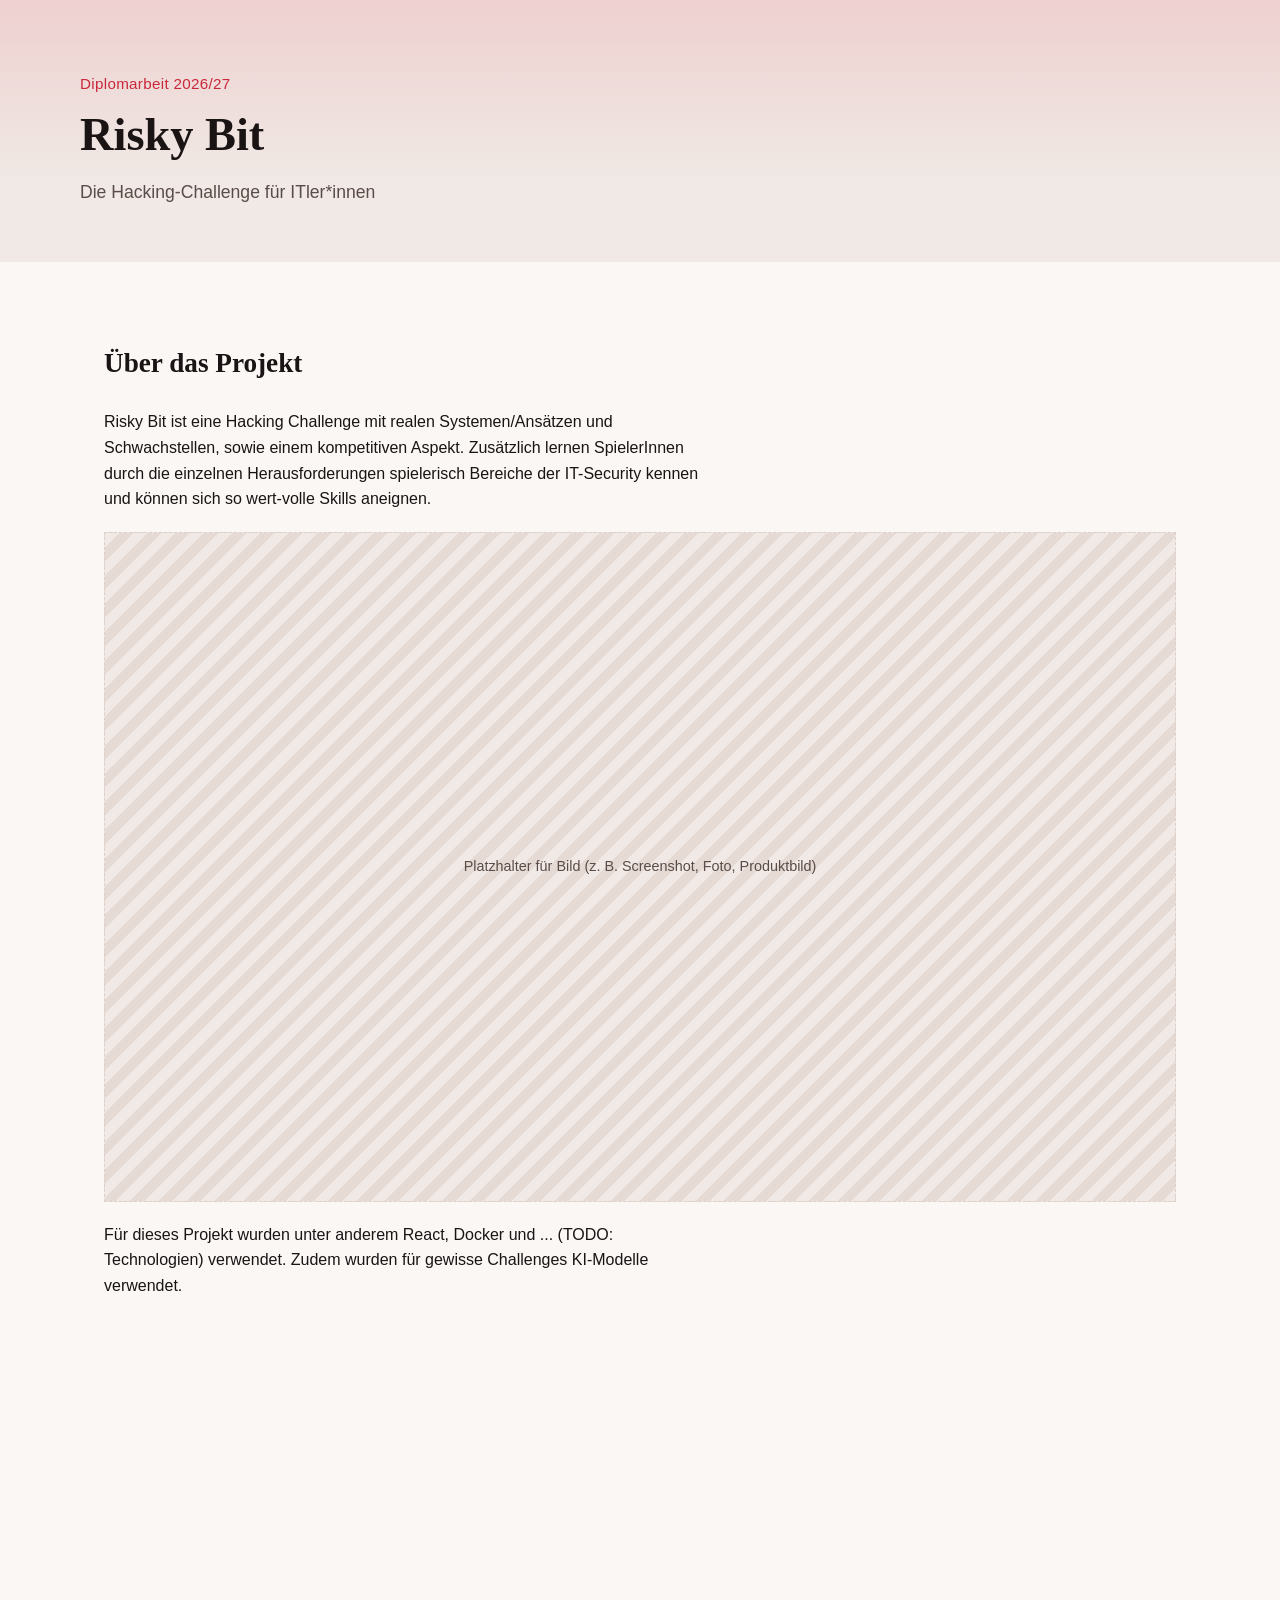
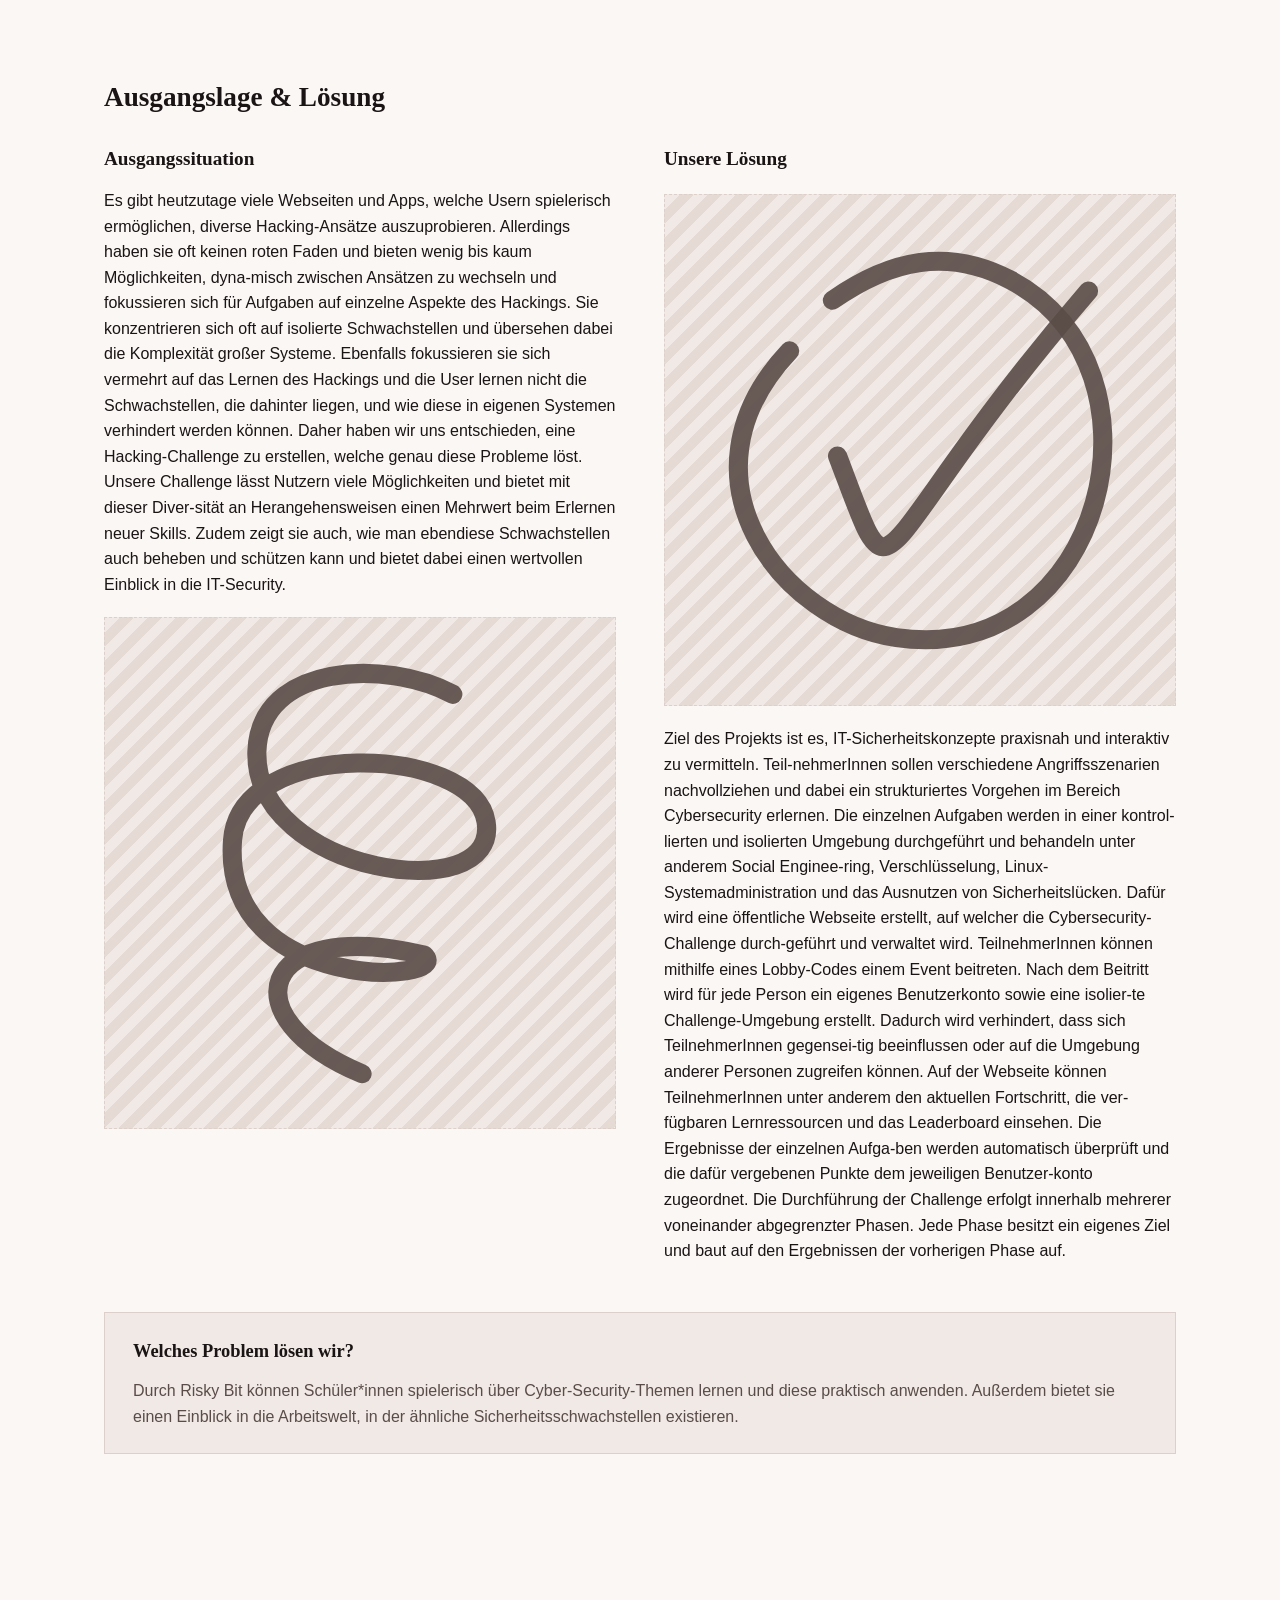
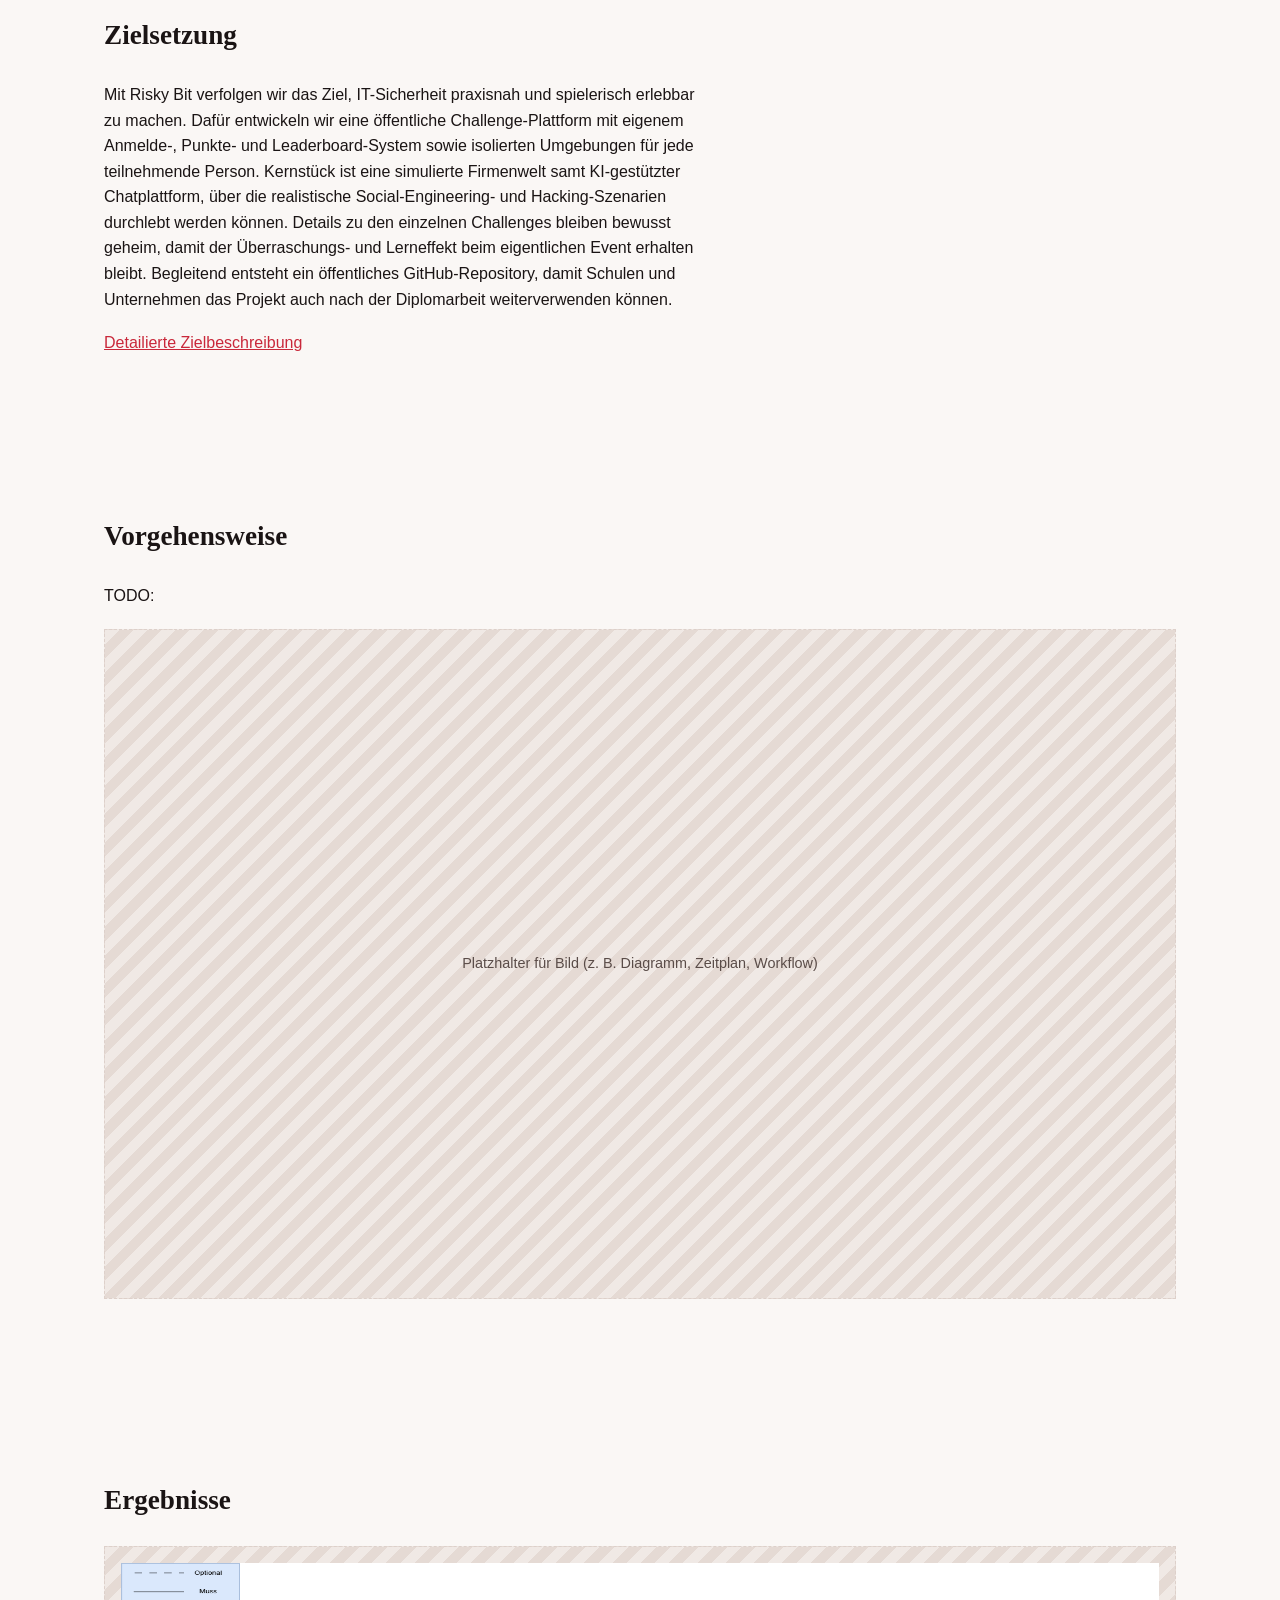
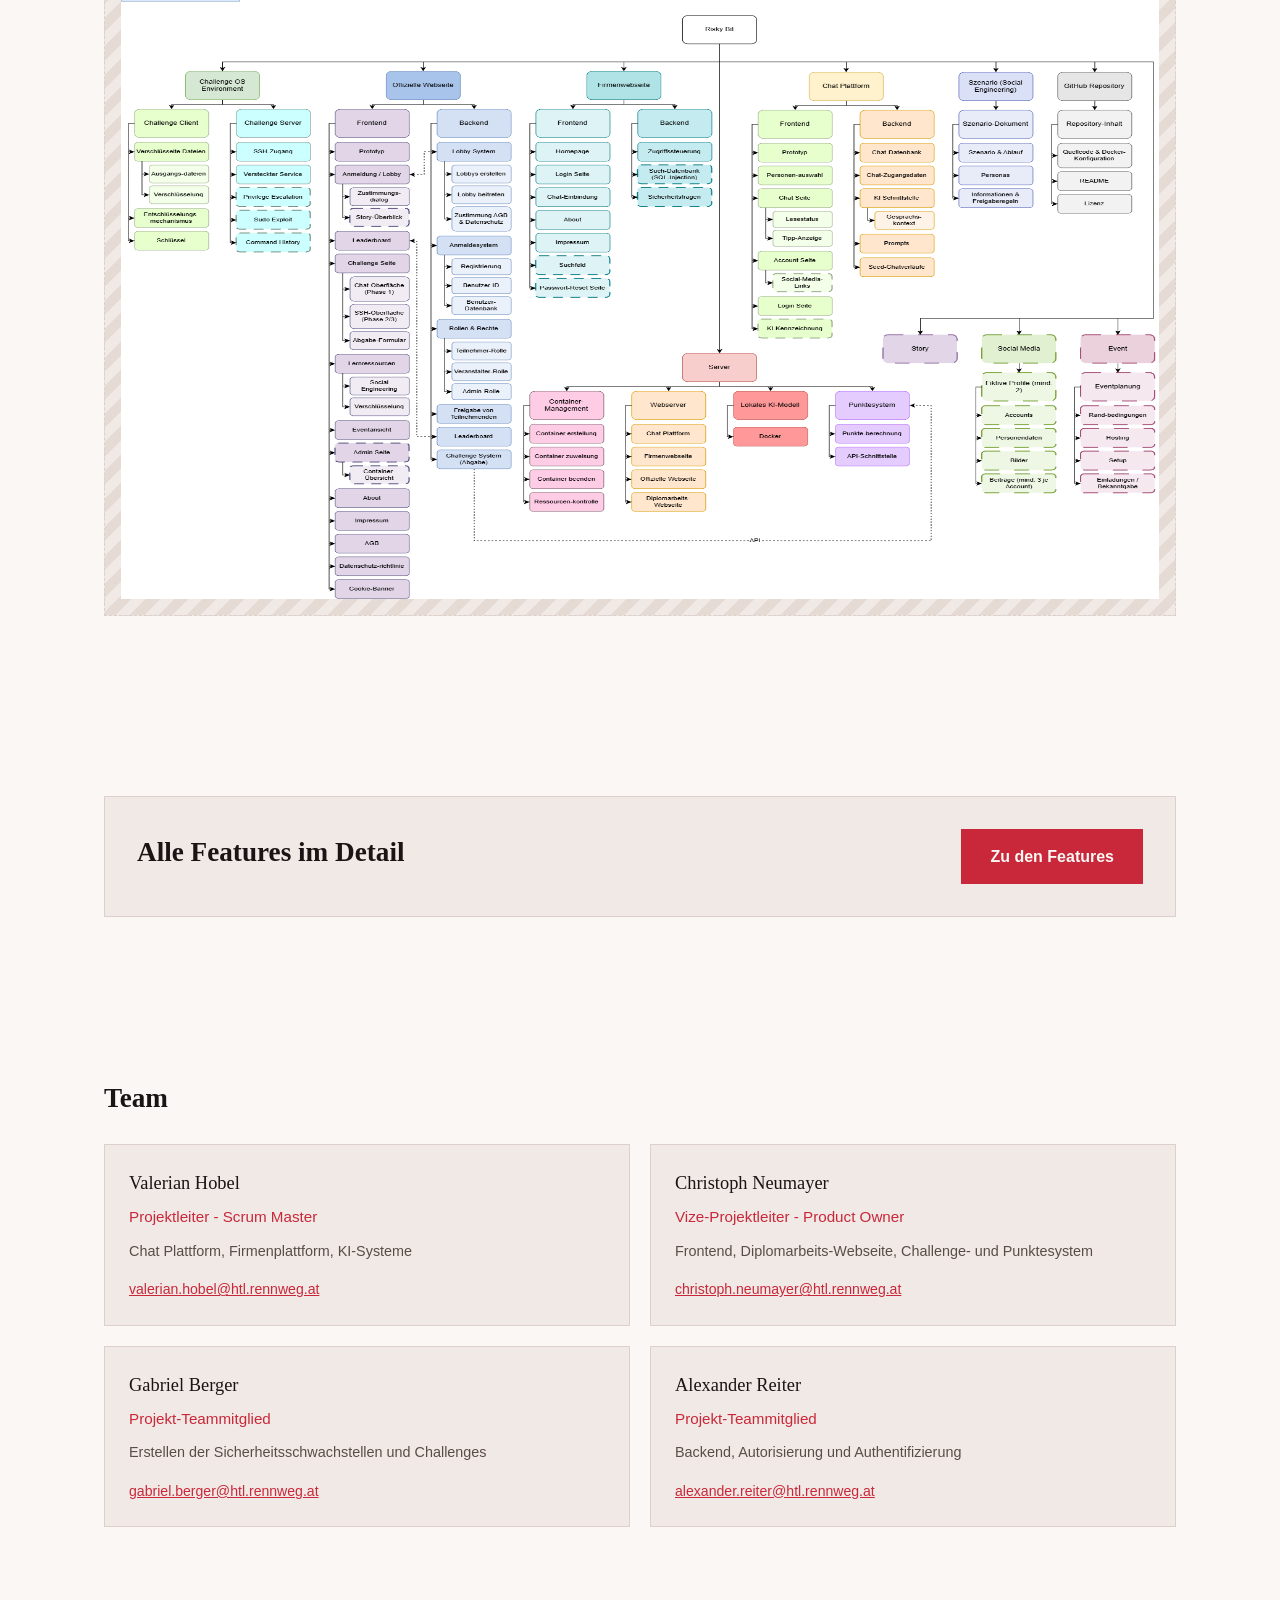
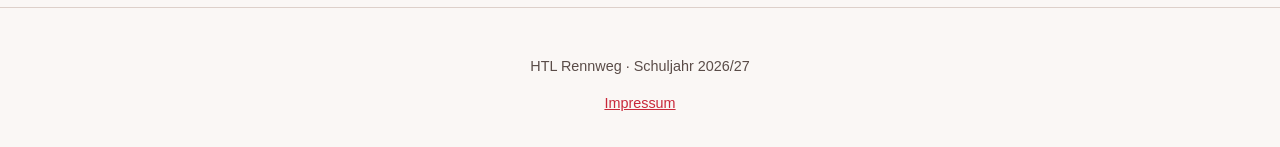
==== commit 714d8ada: "Merge branch 'main' of https://github.com/DA-Risky-Bit/da-webseite" ====
--- a/index.html
+++ b/index.html
@@ -4,74 +4,196 @@
 <head>
     <meta charset="UTF-8">
     <meta name="viewport" content="width=device-width, initial-scale=1.0">
-    <title>Risky Bit - Diplomarbeit 2026/27</title>
+    <title>Risky Bit</title>
     <link rel="stylesheet" href="style.css">
-    <script src="./components.js" defer></script>
+    <script defer src="script.js"></script>
 </head>
 
 <body>
-    <header class="site-header">
-        <custom-header activeSite="home"></custom-header>
-        <div class="hero-inner home">
-            <div class="logo-container">
-                <img class="logo" src="RBit_Text_Prompt dark.svg" alt="Risky Bit Logo">
+
+<header class="site-header">
+    <div class="header-inner">
+        <p class="eyebrow">Diplomarbeit 2026/27</p>
+        <h1>Risky Bit</h1>
+        <p class="subtitle">Die Hacking-Challenge für ITler*innen</p>
+    </div>
+</header>
+
+<main>
+
+    <section class="project-intro" id="projekt">
+        <h2>Über das Projekt</h2>
+        <p>
+            Risky Bit ist eine Hacking Challenge mit realen Systemen/Ansätzen und Schwachstellen, sowie einem
+            kompetitiven Aspekt. Zusätzlich lernen SpielerInnen durch die einzelnen Herausforderungen spielerisch
+            Bereiche der IT-Security kennen und können sich so wert-volle Skills aneignen.
+        </p>
+
+        <div class="image-placeholder">Platzhalter für Bild (z. B. Screenshot, Foto, Produktbild)</div>
+
+        <p>
+            Für dieses Projekt wurden unter anderem React, Docker und ... (TODO: Technologien) verwendet. Zudem wurden
+            für gewisse Challenges KI-Modelle verwendet.
+        </p>
+    </section>
+
+    <section class="content-section reveal" id="ausgangslage-loesung">
+        <h2>Ausgangslage &amp; Lösung</h2>
+        <div class="two-col">
+            <div class="col">
+                <h3>Ausgangssituation</h3>
+                <p>
+                    Es gibt heutzutage viele Webseiten und Apps, welche Usern spielerisch ermöglichen, diverse
+                    Hacking-Ansätze auszuprobieren.
+                    Allerdings haben sie oft keinen roten Faden und bieten wenig bis kaum Möglichkeiten, dyna-misch
+                    zwischen Ansätzen zu wechseln und fokussieren sich für Aufgaben auf einzelne Aspekte des Hackings.
+                    Sie konzentrieren sich oft auf isolierte Schwachstellen und übersehen dabei die Komplexität großer
+                    Systeme.
+                    Ebenfalls fokussieren sie sich vermehrt auf das Lernen des Hackings und die User lernen nicht die
+                    Schwachstellen, die dahinter liegen, und wie diese in eigenen Systemen verhindert werden können.
+                    Daher haben wir uns entschieden, eine Hacking-Challenge zu erstellen, welche genau diese Probleme
+                    löst. Unsere Challenge lässt Nutzern viele Möglichkeiten und bietet mit dieser Diver-sität an
+                    Herangehensweisen einen Mehrwert beim Erlernen neuer Skills.
+                    Zudem zeigt sie auch, wie man ebendiese Schwachstellen auch beheben und schützen kann und bietet
+                    dabei einen wertvollen Einblick in die IT-Security.
+                </p>
+                <div class="image-placeholder small">
+                    <svg viewBox="0 0 400 400" fill="none" xmlns="http://www.w3.org/2000/svg">
+                        <g id="SVGRepo_bgCarrier" stroke-width="0"></g>
+                        <g id="SVGRepo_tracerCarrier" stroke-linecap="round" stroke-linejoin="round"></g>
+                        <g id="SVGRepo_iconCarrier">
+                            <path d="M277.702 50.4519C222.094 20.7745 116.075 24.2019 113.726 98.1247C110.451 200.868 317.543 230.713 305.494 157.106C294.89 92.422 99.7564 85.6745 93.3419 172.461C83.7202 302.587 280.593 292.146 253.613 268.615C113.726 236.393 90.1233 321.273 201.733 368"
+                                  stroke="var(--text-muted)" stroke-opacity="0.9" stroke-width="16" stroke-linecap="round"
+                                  stroke-linejoin="round"></path>
+                        </g>
+                    </svg>
+                </div>
             </div>
-            <h1>Hacking-Challenge mit ARG-Elementen</h1>
-            <p class="subtitle">Risky Bit ist eine Hacking Challenge mit realen Systemen/Ansätzen und Schwachstellen,
-                sowie einem kompetitiven Aspekt. Zusätzlich lernen SpielerInnen durch die einzelnen Herausforderungen
-                spielerisch Bereiche der IT-Security kennen und können sich so wert-volle Skills aneignen.</p>
-            <div class="hero-actions">
-                <a class="button" href="ergebnis.html">Unser Ziel<span aria-hidden="true">→</span></a>
+            <div class="col">
+                <h3>Unsere Lösung</h3>
+                <div class="image-placeholder small">
+                    <svg viewBox="0 0 400 400" fill="none" xmlns="http://www.w3.org/2000/svg">
+                        <g id="SVGRepo_bgCarrier" stroke-width="0"></g>
+                        <g id="SVGRepo_tracerCarrier" stroke-linecap="round" stroke-linejoin="round"></g>
+                        <g id="SVGRepo_iconCarrier">
+                            <path d="M341 67C148.339 290.671 183.5 343.046 131 205.023" stroke="var(--text-muted)"
+                                  stroke-opacity="0.9" stroke-width="16" stroke-linecap="round"></path>
+                            <path d="M126.678 74.6892C175.762 40.3656 223.672 30.3765 275.706 57.7602C415.664 131.409 354.622 382.384 180.329 356.983C85.4278 343.149 -9.51278 223.621 90.9151 117.034"
+                                  stroke="var(--text-muted)" stroke-opacity="0.9" stroke-width="16"
+                                  stroke-linecap="round"
+                                  stroke-linejoin="round"></path>
+                        </g>
+                    </svg>
+                </div>
+                <p>
+                    Ziel des Projekts ist es, IT-Sicherheitskonzepte praxisnah und interaktiv zu vermitteln.
+                    Teil-nehmerInnen sollen verschiedene Angriffsszenarien nachvollziehen und dabei ein strukturiertes
+                    Vorgehen im Bereich Cybersecurity erlernen. Die einzelnen Aufgaben werden in einer kontrol-lierten
+                    und isolierten Umgebung durchgeführt und behandeln unter anderem Social Enginee-ring,
+                    Verschlüsselung, Linux-Systemadministration und das Ausnutzen von Sicherheitslücken.
+
+                    Dafür wird eine öffentliche Webseite erstellt, auf welcher die Cybersecurity-Challenge durch-geführt
+                    und verwaltet wird. TeilnehmerInnen können mithilfe eines Lobby-Codes einem Event beitreten. Nach
+                    dem Beitritt wird für jede Person ein eigenes Benutzerkonto sowie eine isolier-te Challenge-Umgebung
+                    erstellt. Dadurch wird verhindert, dass sich TeilnehmerInnen gegensei-tig beeinflussen oder auf die
+                    Umgebung anderer Personen zugreifen können.
+
+                    Auf der Webseite können TeilnehmerInnen unter anderem den aktuellen Fortschritt, die ver-fügbaren
+                    Lernressourcen und das Leaderboard einsehen. Die Ergebnisse der einzelnen Aufga-ben werden
+                    automatisch überprüft und die dafür vergebenen Punkte dem jeweiligen Benutzer-konto zugeordnet.
+
+                    Die Durchführung der Challenge erfolgt innerhalb mehrerer voneinander abgegrenzter Phasen. Jede
+                    Phase besitzt ein eigenes Ziel und baut auf den Ergebnissen der vorherigen Phase auf.
+                </p>
             </div>
         </div>
-    </header>
-
-    <main>
-        <section class="product-band" aria-label="Sicherheitsrahmen">
-            <div class="band-content">
-                <span class="band-label">Kontrolliert und isoliert</span>
-                <p>Alle Szenarien nutzen fiktive Daten und speziell vorbereitete Systeme.</p>
-                <p>Alle Systeme laufen in isolierten Umgebungen, um eine kontrollierte Lernumgebung zu gewährleisten.
-                </p>
+
+        <div class="problem-block">
+            <h3>Welches Problem lösen wir?</h3>
+            <p>
+                Durch Risky Bit können Schüler*innen spielerisch über Cyber-Security-Themen lernen und diese praktisch
+                anwenden. Außerdem bietet sie einen Einblick in die Arbeitswelt, in der
+                ähnliche Sicherheitsschwachstellen existieren.
+            </p>
+        </div>
+    </section>
+
+    <section class="content-section reveal" id="zielsetzung">
+        <h2>Zielsetzung</h2>
+        <p>
+            Mit Risky Bit verfolgen wir das Ziel, IT-Sicherheit praxisnah und spielerisch erlebbar zu machen. Dafür
+            entwickeln wir eine öffentliche Challenge-Plattform mit eigenem Anmelde-, Punkte- und Leaderboard-System
+            sowie isolierten Umgebungen für jede teilnehmende Person. Kernstück ist eine simulierte Firmenwelt samt
+            KI-gestützter Chatplattform, über die realistische Social-Engineering- und Hacking-Szenarien durchlebt
+            werden können. Details zu den einzelnen Challenges bleiben bewusst geheim, damit der Überraschungs- und
+            Lerneffekt beim eigentlichen Event erhalten bleibt. Begleitend entsteht ein öffentliches GitHub-Repository,
+            damit Schulen und Unternehmen das Projekt auch nach der Diplomarbeit weiterverwenden können.
+        </p>
+        <a href="Ziele.html">
+            Detailierte Zielbeschreibung
+        </a>
+    </section>
+
+    <section class="content-section reveal" id="vorgehen">
+        <h2>Vorgehensweise</h2>
+        <p>
+            TODO:
+        </p>
+        <div class="image-placeholder">Platzhalter für Bild (z. B. Diagramm, Zeitplan, Workflow)</div>
+    </section>
+
+    <section class="content-section reveal" id="ergebnisse">
+        <h2>Ergebnisse</h2>
+        <img src="images/RiskyBit_OSP.png" onclick="fullScreen(this)" class="image-placeholder"
+             alt="OSP für das Diplom Projekt Risky Bit">
+    </section>
+
+    <section class="content-section reveal" id="features-cta">
+        <div class="cta-section">
+            <div class="cta-text">
+                <h2>Alle Features im Detail</h2>
             </div>
-        </section>
-
-        <section class="landing-section" id="projekt">
-            <div class="section-heading">
-                <p class="eyebrow">Die Idee</p>
-                <h2>Mehr als einzelne Aufgaben.</h2>
-                <p>Risky Bit macht aus Cybersecurity eine zusammenhängende Erfahrung. TeilnehmerInnen folgen Hinweisen
-                    durch die IT-Infrastruktur eines fiktiven Unternehmens und lernen, Systeme, Informationen und
-                    Sicherheitsmechanismen im Zusammenhang zu betrachten.</p>
-            </div>
-            <div class="value-grid">
-                <article class="value-card">
-                    <span class="value-index">01 / ERKUNDEN</span>
-                    <h3>Hinweise verbinden</h3>
-                    <p>Informationen aus der Firmenwebseite, einer Chatplattform und weiteren Quellen führen Schritt für
-                        Schritt weiter.</p>
-                </article>
-                <article class="value-card">
-                    <span class="value-index">02 / ANALYSIEREN</span>
-                    <h3>Systeme verstehen</h3>
-                    <p>Die Challenge führt von Social Engineering über Linux-Systeme bis zur Untersuchung eines Servers.
-                    </p>
-                </article>
-                <article class="value-card">
-                    <span class="value-index">03 / LERNEN</span>
-                    <h3>Fortschritt sichtbar machen</h3>
-                    <p>Phasen, Aufgaben und Punkte geben Orientierung; ein Leaderboard ergänzt den spielerischen
-                        Wettbewerb.</p>
-                </article>
-            </div>
-        </section>
-    </main>
-
-    <footer class="site-footer">
-        <p>HTL Rennweg &middot; Schuljahr 2026/27</p>
-        <a href="kontakt.html">Kontakt</a>
-        <a href="impressum.html">Impressum</a>
-    </footer>
+            <a class="button" href="features.html">Zu den Features</a>
+        </div>
+    </section>
+
+    <section class="team reveal" id="team">
+        <h2>Team</h2>
+        <ul class="team-grid">
+            <li class="team-member">
+                <p class="member-name">Valerian Hobel</p>
+                <p class="member-role">Projektleiter - Scrum Master</p>
+                <p class="member-area">Chat Plattform, Firmenplattform, KI-Systeme</p>
+                <a class="member-email" href="mailto:valerian.hobel@htl.rennweg.at">valerian.hobel@htl.rennweg.at</a>
+            </li>
+            <li class="team-member">
+                <p class="member-name">Christoph Neumayer</p>
+                <p class="member-role">Vize-Projektleiter - Product Owner</p>
+                <p class="member-area">Frontend, Diplomarbeits-Webseite, Challenge- und Punktesystem</p>
+                <a class="member-email" href="mailto:christoph.neumayer@htl.rennweg.at">christoph.neumayer@htl.rennweg.at</a>
+            </li>
+            <li class="team-member">
+                <p class="member-name">Gabriel Berger</p>
+                <p class="member-role">Projekt-Teammitglied</p>
+                <p class="member-area">Erstellen der Sicherheitsschwachstellen und Challenges</p>
+                <a class="member-email" href="mailto:gabriel.berger@htl.rennweg.at">gabriel.berger@htl.rennweg.at</a>
+            </li>
+            <li class="team-member">
+                <p class="member-name">Alexander Reiter</p>
+                <p class="member-role">Projekt-Teammitglied</p>
+                <p class="member-area">Backend, Autorisierung und Authentifizierung</p>
+                <a class="member-email"
+                   href="mailto:alexander.reiter@htl.rennweg.at">alexander.reiter@htl.rennweg.at</a>
+            </li>
+        </ul>
+    </section>
+
+</main>
+
+<footer class="site-footer">
+    <p>HTL Rennweg &middot; Schuljahr 2026/27</p>
+    <a href="impressum.html">Impressum</a>
+</footer>
 
 </body>
 
--- a/style.css
+++ b/style.css
@@ -1,22 +1,19 @@
 :root {
-    color-scheme: dark;
-    --primary-color: #ef4354;
-    --primary-soft: rgba(239, 67, 84, 0.12);
-    --secondary-color: #8d2530;
-    --bg-color: #0a0b0e;
-    --bg-color-alt: #111318;
-    --surface-raised: #17191f;
-    --text-color: #f3f1ef;
-    --text-muted: #a4a6ad;
-    --border-color: #292b32;
-    --band-background: rgba(239, 67, 84, 0.12);
-    --card-accent: #ef4354;
-    --step-accent: #ef4354;
-    --card-accent: #ef4354;
-    --font-heading: "Jetbrains Mono", monospace, sans-serif;
-    --font-body: "Jetbrains Mono", monospace, sans-serif;
-    --max-width: 1160px;
-    --radius: 8px;
+    --primary-color: #e13a4b;
+    --secondary-color: #7a151f;
+    --tertiary-color: #f3ede8;
+
+    --bg-color: #070505;
+    --bg-color-alt: #120d0d;
+    --text-muted: #c8bcb7;
+    --border-color: #35201f;
+
+    --font-heading: "Georgia", "Iowan Old Style", "Times New Roman", serif;
+    --font-body: "Segoe UI", "Helvetica Neue", Arial, sans-serif;
+
+    --max-width: 1120px;
+
+    --reveal-offset: 200px;
 }
 
 * {
@@ -25,737 +22,386 @@
 
 html {
     scroll-behavior: smooth;
-    scroll-padding-top: 2rem;
-    overflow-x: clip;
 }
 
 body {
     margin: 0;
-    overflow-x: clip;
-    background:
-        var(--bg-color);
-    color: var(--text-color);
+    background-color: var(--bg-color);
+    color: var(--tertiary-color);
     font-family: var(--font-body);
-    line-height: 1.7;
+    line-height: 1.6;
     -webkit-font-smoothing: antialiased;
-    background:
-        linear-gradient(270deg, var(--band-background), var(--bg-color), #111 100%);
 }
 
 a {
     color: var(--primary-color);
-    text-underline-offset: 0.2em;
-}
-
-a:hover {
-    color: #ff7884;
 }
 
 a:focus-visible,
 button:focus-visible {
     outline: 2px solid var(--primary-color);
-    outline-offset: 4px;
+    outline-offset: 3px;
 }
 
 .site-header {
-    position: relative;
-    overflow: hidden;
-    background-size: 40px 40px, 40px 40px, auto;
-}
-
-.header-inner,
-.hero-inner,
+    background:
+            linear-gradient(180deg, rgba(225, 58, 75, 0.14), transparent 70%),
+            var(--bg-color-alt);
+    padding: 4.5rem 1.5rem 3.5rem;
+    text-align: left;
+}
+
+.site-header .header-inner {
+    max-width: var(--max-width);
+    margin: 0 auto;
+}
+
+.site-header .eyebrow {
+    color: var(--primary-color);
+    font-size: 0.95rem;
+    letter-spacing: 0.02em;
+    margin: 0 0 0.75rem;
+}
+
+.site-header h1 {
+    font-family: var(--font-heading);
+    font-size: clamp(2rem, 4vw, 2.9rem);
+    line-height: 1.15;
+    margin: 0 0 1rem;
+    color: var(--tertiary-color);
+}
+
+.site-header .subtitle {
+    color: var(--text-muted);
+    font-size: 1.1rem;
+    max-width: 60ch;
+    margin: 0;
+}
+
 main {
-    width: min(100% - 3rem, var(--max-width));
-    margin-inline: auto;
-}
-
-.header-inner {
-    position: fixed;
-    top: 0;
-    left: 0;
-    right: 0;
-    z-index: 100;
-    min-height: 86px;
+    max-width: var(--max-width);
+    margin: 0 auto;
+    padding: 0 1.5rem;
+}
+
+section {
+    padding: 5rem 0;
+}
+
+section:last-of-type {
+    border-bottom: none;
+}
+
+section h2 {
+    font-family: var(--font-heading);
+    font-size: 1.7rem;
+    color: var(--tertiary-color);
+    margin: 0 0 1.5rem;
+}
+
+section > p {
+    max-width: 68ch;
+    color: var(--tertiary-color);
+}
+
+.two-col {
+    display: grid;
+    grid-template-columns: 1fr;
+    gap: 2.5rem;
+}
+
+@media (min-width: 800px) {
+    .two-col {
+        grid-template-columns: 1fr 1fr;
+        gap: 3rem;
+    }
+}
+
+.two-col .col h3 {
+    font-family: var(--font-heading);
+    font-size: 1.2rem;
+    color: var(--tertiary-color);
+    margin: 0 0 0.85rem;
+}
+
+.two-col .col p {
+    color: var(--tertiary-color);
+    margin: 0 0 1.25rem;
+}
+
+.image-placeholder {
+    aspect-ratio: 16 / 10;
     width: 100%;
-    padding: 0 20vw;
+    background: repeating-linear-gradient(
+            135deg,
+            var(--bg-color-alt),
+            var(--bg-color-alt) 10px,
+            #170f0f 10px,
+            #170f0f 20px
+    );
+    border: 1px dashed var(--border-color);
     display: flex;
     align-items: center;
-    justify-content: space-between;
-    gap: 2rem;
-    background:
-        linear-gradient(270deg, var(--band-background), var(--bg-color), #111 100%);
-}
-
-.logo-container {
+    justify-content: center;
+    text-align: center;
+    color: var(--text-muted);
+    font-size: 0.9rem;
+    padding: 1rem;
+    margin: 1.25rem 0;
+}
+
+.image-placeholder.small {
+    aspect-ratio: 4 / 3;
+}
+
+.project-intro p,
+.content-section p {
+    margin-bottom: 1.1rem;
+}
+
+.problem-block {
+    background-color: var(--bg-color-alt);
+    border: 1px solid var(--border-color);
+    padding: 1.5rem 1.75rem;
+    margin-top: 1.75rem;
+}
+
+.problem-block h3 {
+    font-family: var(--font-heading);
+    font-size: 1.15rem;
+    margin: 0 0 0.75rem;
+    color: var(--tertiary-color);
+}
+
+.problem-block p {
+    margin: 0;
+    color: var(--text-muted);
+}
+
+.team-grid {
+    display: grid;
+    grid-template-columns: 1fr;
+    gap: 1.25rem;
+    list-style: none;
+    margin: 0;
+    padding: 0;
+}
+
+@media (min-width: 560px) {
+    .team-grid {
+        grid-template-columns: repeat(1, 1fr);
+    }
+}
+
+@media (min-width: 980px) {
+    .team-grid {
+        grid-template-columns: repeat(2, 1fr);
+    }
+}
+
+.team-member {
+    background-color: var(--bg-color-alt);
+    border: 1px solid var(--border-color);
+    padding: 1.5rem;
+    transition: border-color 0.15s ease;
     display: flex;
-    align-items: center;
-    gap: 0.8rem;
-}
-
-.logo {
-    width: 30vw;
-    min-width: 500px;
-}
-
-.logo-icon {
-    width: 2vw;
-    min-width: 42px;
-}
-
-.brand-link {
-    display: inline-flex;
-    align-items: center;
-    gap: 0.8rem;
-    color: var(--text-color);
+    flex-direction: column;
+    gap: 0.4rem;
+}
+
+.team-member:hover {
+    border-color: var(--secondary-color);
+}
+
+.team-member .member-name {
+    font-family: var(--font-heading);
+    font-size: 1.15rem;
+    color: var(--tertiary-color);
+    margin: 0;
+}
+
+.team-member .member-role {
+    color: var(--primary-color);
+    font-size: 0.95rem;
+    margin: 0;
+}
+
+.team-member .member-area {
+    color: var(--text-muted);
+    font-size: 0.9rem;
+    margin: 0.3rem 0 0;
+    line-height: 1.5;
+}
+
+.team-member .member-email {
+    margin-top: 0.6rem;
+    font-size: 0.88rem;
+    word-break: break-word;
+}
+
+.site-footer {
+    border-top: 1px solid var(--border-color);
+    margin-top: var(--reveal-offset);
+    padding: 2rem 1.5rem;
+    text-align: center;
+    color: var(--text-muted);
+    font-size: 0.9rem;
+}
+
+.back-link {
+    display: inline-block;
+    color: var(--primary-color);
     text-decoration: none;
-    flex-shrink: 0;
-}
-
-.brand-mark {
-    width: 42px;
-    height: 42px;
-    display: grid;
-    place-items: center;
-    border: 1px solid rgba(239, 67, 84, 0.55);
-    border-radius: 6px;
-    background: var(--primary-soft);
+    font-size: 0.95rem;
+    margin-bottom: 1.5rem;
+}
+
+.back-link:hover {
+    text-decoration: underline;
+}
+
+.button {
+    display: inline-block;
+    background-color: var(--primary-color);
+    color: var(--bg-color);
+    font-weight: 600;
+    text-decoration: none;
+    padding: 0.85rem 1.75rem;
+    border: 1px solid var(--primary-color);
+    transition: background-color 0.15s ease, color 0.15s ease;
+}
+
+.button:hover {
+    background-color: transparent;
     color: var(--primary-color);
-    font-size: 0.88rem;
-    font-weight: 800;
-}
-
-.brand-copy {
-    display: grid;
-    line-height: 1.3;
-}
-
-.brand-name {
-    font-size: 1rem;
-    font-weight: 700;
-}
-
-.brand-caption {
-    color: var(--text-muted);
-    font-size: 0.72rem;
-}
-
-.site-nav {
+}
+
+.cta-section {
+    background-color: var(--bg-color-alt);
+    border: 1px solid var(--border-color);
+    padding: 2rem 2rem;
     display: flex;
     flex-wrap: wrap;
     align-items: center;
-    justify-content: flex-end;
-    gap: 0.3rem;
-}
-
-.site-nav a {
-    padding: 0.55rem 0.8rem;
-    border: 1px solid transparent;
-    border-radius: 5px;
-    color: var(--text-muted);
-    font-size: 0.88rem;
-    font-weight: 600;
-    text-decoration: none;
-    transition: color 160ms ease, background-color 160ms ease, border-color 160ms ease;
-}
-
-.site-nav a:hover,
-.site-nav a.is-current {
-    border-color: rgba(239, 67, 84, 0.24);
-    background: var(--primary-soft);
-    color: var(--text-color);
-}
-
-.site-nav a.is-current {
-    color: #ff7784;
-}
-
-.hero-inner {
-    position: relative;
-    padding-block: clamp(3.4rem, 8vw, 6.8rem);
-}
-
-.eyebrow {
-    margin: 0 0 0.8rem;
-    color: #ff7884;
-    font-size: 0.76rem;
-    font-weight: 700;
-    letter-spacing: 0.2em;
-    text-transform: uppercase;
-}
-
-.hero-inner h1 {
-    position: relative;
-    z-index: 1;
-    margin: 0;
-    color: var(--text-color);
-    font-family: var(--font-heading);
-    font-size: clamp(2.8rem, 7vw, 5.3rem);
-    font-weight: 750;
-    line-height: 1.04;
-}
-
-.home.hero-inner h1 {
-    position: relative;
-    z-index: 1;
-    margin-top: 10rem;
-    color: var(--text-color);
-    font-family: var(--font-heading);
-    font-size: clamp(2.8rem, 7vw, 5.3rem);
-    font-weight: 750;
-    line-height: 1.04;
-}
-
-.hero-inner .subtitle {
-    position: relative;
-    z-index: 1;
-    color: #c1c1c6;
-    font-size: clamp(1.05rem, 2vw, 1.25rem);
-}
-
-.home.hero-inner .subtitle {
-    position: relative;
-    z-index: 1;
-    margin: 10rem 0 2rem;
-    color: #c1c1c6;
-    font-size: clamp(1.05rem, 2vw, 1.25rem);
-}
-
-.hero-inner-compact {
-    padding-block: 3rem 3.4rem;
-}
-
-.hero-inner-compact h1 {
-    font-size: clamp(2.4rem, 5vw, 3.7rem);
-}
-
-.hero-inner-compact .subtitle {
-    margin-top: 0.55rem;
-}
-
-main {
-    padding-bottom: 1rem;
-}
-
-section {
-    padding-block: clamp(2.7rem, 6vw, 4.5rem);
-}
-
-.content-section {
-    padding-block: clamp(1rem, 1vw, 1rem);
-}
-
-section h2 {
-    margin: 0 0 1.35rem;
-    color: var(--text-color);
-    font-family: var(--font-heading);
-    font-size: clamp(1.55rem, 3vw, 2rem);
-    font-weight: 700;
-    line-height: 1.25;
-}
-
-section h2::before {
-    display: inline-block;
-    width: 3px;
-    height: 1em;
-    margin-right: 0.7rem;
-    background: var(--primary-color);
-    content: "";
-    vertical-align: -0.12em;
-}
-
-section h3 {
-    color: var(--text-color);
-    font-family: var(--font-heading);
-    font-size: 1.14rem;
-    font-weight: 650;
-    line-height: 1.4;
-}
-
-section > p {
-    color: #c1c1c6;
-}
-
-section > p {
-    max-width: 76ch;
-}
-
-.content-section p {
-    margin-bottom: 1.1rem;
-}
-
-.button {
-    display: inline-flex;
-    align-items: center;
-    justify-content: center;
-    min-height: 46px;
-    padding: 0.7rem 1.2rem;
-    border: 1px solid var(--primary-color);
-    border-radius: 5px;
-    background: transparent;
-    color: #ff7884;
-    font-size: 0.92rem;
-    font-weight: 700;
-    text-decoration: none;
-    transition: background-color 160ms ease, color 160ms ease, transform 160ms ease;
-}
-
-.button:hover {
-    background: var(--primary-color);
-    color: #16090b;
-    transform: translateY(-1px);
-}
-
-.back-link {
-    display: inline-flex;
-    align-items: center;
-    margin: 0;
-    color: #ff7884;
-    font-size: 0.92rem;
-    font-weight: 600;
-    text-decoration: none;
-}
-
-.back-link:hover {
-    text-decoration: underline;
-}
-
-.team-grid {
+    justify-content: space-between;
+    gap: 1.5rem;
+}
+
+.cta-section .cta-text h2 {
+    border-left: none;
+    padding-left: 0;
+    margin-bottom: 0.5rem;
+}
+
+.cta-section .cta-text p {
+    margin: 0;
+    color: var(--text-muted);
+    max-width: 55ch;
+}
+
+.feature-grid {
     display: grid;
-    grid-template-columns: repeat(2, minmax(0, 1fr));
-    gap: 1rem;
-    margin: 0;
-    padding: 0;
-    list-style: none;
-}
-
-.team-member {
-    min-width: 0;
-    padding: 1.5rem;
+    grid-template-columns: 1fr;
+    gap: 1.75rem;
+}
+
+@media (min-width: 700px) {
+    .feature-grid {
+        grid-template-columns: repeat(2, 1fr);
+    }
+}
+
+.feature-card {
+    background-color: var(--bg-color-alt);
     border: 1px solid var(--border-color);
-    border-radius: var(--radius);
-    background: linear-gradient(145deg, rgba(255, 255, 255, 0.025), transparent 65%), var(--bg-color-alt);
-    transition: border-color 160ms ease, transform 160ms ease;
-}
-
-.team-member:hover {
-    border-color: rgba(239, 67, 84, 0.5);
-    transform: translateY(-2px);
-}
-
-.team-member {
-    display: flex;
-    flex-direction: column;
-    gap: 0.3rem;
-}
-
-.team-member .member-name {
-    margin: 0;
-    color: var(--text-color);
-    font-size: 1.1rem;
-    font-weight: 700;
-}
-
-.team-member .member-role {
-    margin: 0;
-    color: #ff7884;
-    font-size: 0.92rem;
-}
-
-.team-member .member-area {
-    margin: 0.45rem 0 0;
-    color: var(--text-muted);
-    font-size: 0.9rem;
-    line-height: 1.55;
-}
-
-.team-member .member-email {
-    margin-top: 0.55rem;
-    font-size: 0.86rem;
-    overflow-wrap: anywhere;
-}
-
-.site-footer {
-    display: flex;
-    align-items: center;
-    justify-content: center;
-    flex-wrap: wrap;
-    gap: 0.35rem 1.25rem;
-    margin-top: 2rem;
-    padding: 1.5rem;
-    border-top: 1px solid var(--border-color);
-    color: var(--text-muted);
-    font-size: 0.86rem;
-}
-
-.site-footer p {
-    margin: 0;
-}
-
-.site-footer a {
-    color: var(--text-muted);
-    text-decoration: none;
-}
-
-.site-footer a:hover {
-    color: #ff7884;
-}
-
-@media (max-width: 760px) {
-    .header-inner,
-    .hero-inner,
+    padding: 1.75rem;
+}
+
+.feature-card h3 {
+    font-family: var(--font-heading);
+    font-size: 1.2rem;
+    color: var(--tertiary-color);
+    margin: 0 0 0.75rem;
+}
+
+.feature-card p {
+    color: var(--text-muted);
+    margin: 0;
+}
+
+@media (max-width: 600px) {
+    .site-header {
+        padding: 3rem 1.25rem 2.5rem;
+    }
+
+    section {
+        padding: 2.5rem 0;
+    }
+
     main {
-        width: min(100% - 2rem, var(--max-width));
-    }
-
-    .header-inner {
-        min-height: 0;
-        align-items: flex-start;
-        flex-direction: column;
-        gap: 0.9rem;
-        padding-block: 1rem;
-    }
-
-    .site-nav {
-        width: 100%;
-        justify-content: flex-start;
-        gap: 0.15rem;
-    }
-
-    .site-nav a {
-        padding: 0.45rem 0.65rem;
-        font-size: 0.82rem;
-    }
-
-    .hero-inner {
-        padding-block: 3.5rem;
-    }
-
-    .hero-inner-compact {
-        padding-block: 2.6rem 3rem;
-    }
-
-    .team-grid {
-        grid-template-columns: 1fr;
-    }
-
-    .hero-inner::before {
-        right: 3%;
-        opacity: 0.6;
-    }
-}
-
-@media (max-width: 420px) {
-    .site-nav a {
-        padding-inline: 0.48rem;
-        font-size: 0.78rem;
+        padding: 0 1.25rem;
+    }
+}
+
+@media (prefers-reduced-motion: reduce) {
+    html {
+        scroll-behavior: auto;
     }
 
     .team-member {
-        padding: 1.2rem;
-    }
-}
-
-@media (prefers-reduced-motion: reduce) {
-    *,
-    *::before,
-    *::after {
-        scroll-behavior: auto !important;
-        transition-duration: 0.01ms !important;
-    }
-}
-
-.hero-inner {
-    padding-block: clamp(4.5rem, 11vw, 8.5rem);
-}
-
-.hero-inner h1 {
-    max-width: none;
-    font-size: clamp(3rem, 8vw, 6.4rem);
-}
-
-.hero-inner-compact h1 {
-    max-width: 24ch;
-    font-size: clamp(2.4rem, 5vw, 4.2rem);
-}
-
-.hero-inner .subtitle {
-    font-size: clamp(1.05rem, 2vw, 1.3rem);
-    line-height: 1.7;
-}
-
-.hero-actions,
-.cta-actions {
-    display: flex;
-    align-items: center;
-    flex-wrap: wrap;
-    gap: 1.25rem;
-    margin-top: 1.8rem;
-}
-
-.text-link {
-    color: var(--text-color);
-    font-size: 0.94rem;
-    font-weight: 650;
-    text-decoration: none;
-}
-
-.text-link:hover {
-    color: #ff7884;
-}
-
-.button span {
-    margin-left: 0.4rem;
-}
-
-.landing-section {
-    padding-block: 4rem, 8vw, 7rem;
-}
-
-.section-heading {
-    max-width: 760px;
-    margin-bottom: 2rem;
-}
-
-.section-heading .eyebrow {
-    margin-bottom: 0.6rem;
-}
-
-.section-heading h2,
-.landing-cta h2 {
-    margin: 0 0 1rem;
-    font-size: clamp(2rem, 4vw, 3.2rem);
-}
-
-.section-heading h2::before,
-.landing-cta h2::before {
-    display: none;
-}
-
-.section-heading > p:last-child,
-.landing-cta > div:first-child > p:last-child {
-    max-width: 68ch;
-    margin: 0;
-    color: #c1c1c6;
-    font-size: 1.05rem;
-}
-
-.product-band {
-    position: relative;
-    z-index: 0;
-    width: 100%;
-    padding: 0;
-    border: 0;
-    isolation: isolate;
-}
-
-.product-band::before {
-    position: absolute;
-    z-index: -1;
-    inset: 0 auto 0 50%;
-    width: 100vw;
-    background:
-        linear-gradient(90deg, var(--band-background), transparent 100%);
-    content: "";
-    transform: translateX(-50%);
-}
-
-.band-content {
-    padding-block: clamp(1.7rem, 4vw, 2.5rem);
-}
-
-.band-content-split {
-    display: flex;
-    align-items: center;
-    justify-content: space-between;
-    gap: 2rem;
-}
-
-.band-label,
-.result-kicker,
-.value-index {
-    display: inline-block;
-    color: var(--band-accent);
-    font-size: 0.72rem;
-    font-weight: 750;
-    text-transform: uppercase;
-}
-
-.band-content p {
-    max-width: 74ch;
-    margin: 0.5rem 0 0;
-    color: #f3f1ef;
-    font-size: clamp(1.05rem, 2.2vw, 1.4rem);
-    font-weight: 600;
-    line-height: 1.5;
-}
-
-.band-content .band-note {
-    display: block;
-    margin-top: 0.4rem;
-    color: #c5c2c8;
-    font-size: 0.88rem;
-}
-
-.band-link {
-    flex: 0 0 auto;
-    color: var(--band-accent);
-    font-size: 0.9rem;
-    font-weight: 700;
-    text-decoration: none;
-}
-
-.band-content a:not(.band-link) {
-    color: var(--band-accent);
-}
-
-.band-icon {
-    display: grid;
-    width: 58px;
-    height: 58px;
-    flex: 0 0 auto;
-    place-items: center;
-    border: 1px solid color-mix(in srgb, var(--band-accent) 45%, transparent);
-    border-radius: 12px;
-    color: var(--band-accent);
-    font-size: 1.1rem;
-    font-weight: 800;
-}
-
-.value-grid,
-.result-grid {
-    display: grid;
-    grid-template-columns: repeat(3, minmax(0, 1fr));
-    gap: 1rem;
-}
-
-.result-grid {
-    grid-template-columns: repeat(2, minmax(0, 1fr));
-}
-
-.value-card,
-.result-card {
-    min-width: 0;
-    padding: clamp(1.3rem, 3vw, 1.8rem);
-    border: 1px solid var(--border-color);
-    border-radius: var(--radius);
-}
-
-.value-card h3,
-.result-card h3 {
-    margin: 1.1rem 0 0.55rem;
-    font-size: 1.15rem;
-}
-
-.value-card p,
-.result-card p {
-    margin: 0;
-    color: #bfc0c6;
-    font-size: 0.94rem;
-}
-
-.journey-list {
-    position: relative;
-    display: grid;
-    gap: 0.8rem;
-    margin: 0;
-    padding: 0;
-    list-style: none;
-}
-
-.journey-step {
-    display: grid;
-    grid-template-columns: 52px minmax(0, 1fr) auto;
-    align-items: center;
-    gap: 1rem;
-    padding: 1.15rem 1.3rem;
-    border: 1px solid var(--border-color);
-    border-radius: var(--radius);
-    background: var(--bg-color-alt);
-}
-
-.journey-number {
-    color: var(--step-accent);
-    font-size: 1.15rem;
-    font-weight: 800;
-    font-variant-numeric: tabular-nums;
-}
-
-.journey-step h3 {
-    margin: 0;
-    font-size: 1rem;
-}
-
-.journey-step p {
-    margin: 0.25rem 0 0;
-    color: #aeb0b7;
-    font-size: 0.9rem;
-}
-
-.journey-tag {
-    padding: 0.35rem 0.6rem;
-    border: 1px solid color-mix(in srgb, var(--step-accent) 30%, transparent);
-    border-radius: 999px;
-    color: var(--step-accent);
-    font-size: 0.73rem;
-    font-weight: 650;
-    white-space: nowrap;
-}
-
-.landing-cta {
-    display: flex;
-    align-items: center;
-    justify-content: space-between;
-    gap: 2rem;
-    margin-block: 2rem 4rem;
-    padding: clamp(1.6rem, 5vw, 3.3rem);
-    border: 1px solid #38303a;
-    border-radius: 12px;
-    background:
-        radial-gradient(ellipse at 85% 50%, rgba(134, 74, 140, 0.16), transparent 55%),
-        var(--bg-color-alt);
-}
-
-.landing-cta > div:first-child {
-    max-width: 660px;
-}
-
-.landing-cta .cta-actions {
-    flex: 0 0 auto;
-    align-items: flex-start;
-    flex-direction: column;
-    margin: 0;
-}
-
-.landing-cta .cta-actions .text-link {
-    padding-left: 0.2rem;
-}
-
-@media (max-width: 760px) {
-    .value-grid {
-        grid-template-columns: 1fr;
-    }
-
-    .result-grid {
-        grid-template-columns: 1fr;
-    }
-
-    .journey-step {
-        grid-template-columns: 42px minmax(0, 1fr);
-    }
-
-    .journey-tag {
-        grid-column: 2;
-        justify-self: start;
-    }
-
-    .band-content-split,
-    .landing-cta {
-        align-items: flex-start;
-        flex-direction: column;
-    }
-
-    .landing-cta .cta-actions {
-        align-items: flex-start;
-    }
-}
+        transition: none;
+    }
+}
+
+@media (prefers-color-scheme: light) {
+    :root {
+        --primary-color: #c9283a;
+        --secondary-color: #8c1c26;
+        --tertiary-color: #1a1414;
+
+        --bg-color: #faf7f5;
+        --bg-color-alt: #f0e9e5;
+        --text-muted: #5a4c48;
+        --border-color: #ddd0ca;
+    }
+
+    .image-placeholder {
+        background: repeating-linear-gradient(
+                135deg,
+                var(--bg-color-alt),
+                var(--bg-color-alt) 10px,
+                #e5dad4 10px,
+                #e5dad4 20px
+        );
+    }
+
+    .button {
+        color: var(--bg-color);
+    }
+}
+
+@keyframes fadeIn {
+    0% {
+        opacity: 0;
+        transform: translateY(500px);
+    }
+    70% {
+        opacity: 0;
+        transform: translateY(500px);
+    }
+    100% {
+        opacity: 1;
+        transform: translateY(var(--reveal-offset));
+    }
+}
+
+.reveal {
+    animation: fadeIn linear both;
+    animation-timeline: view();
+    animation-range: entry 0% cover 50%;
+}
+
+img {
+  width: 100%;
+  height: 100%;
+}
